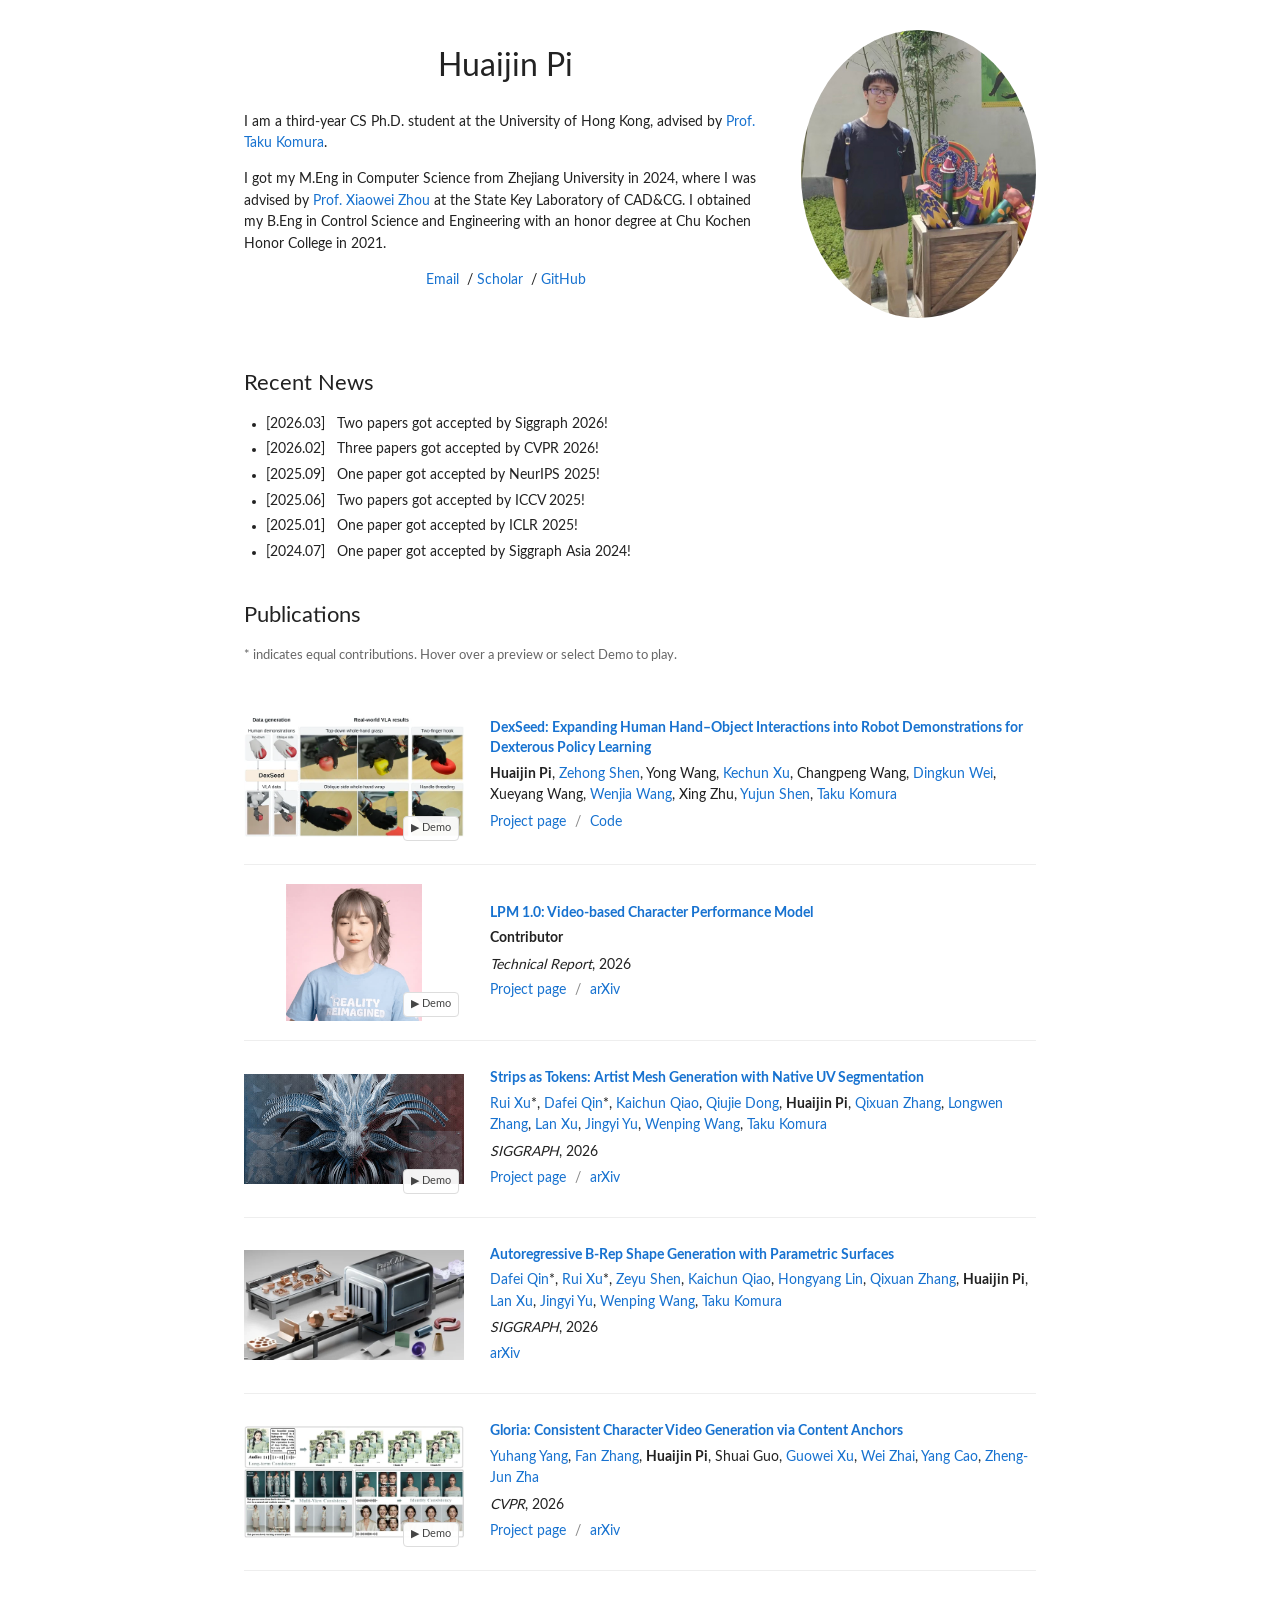
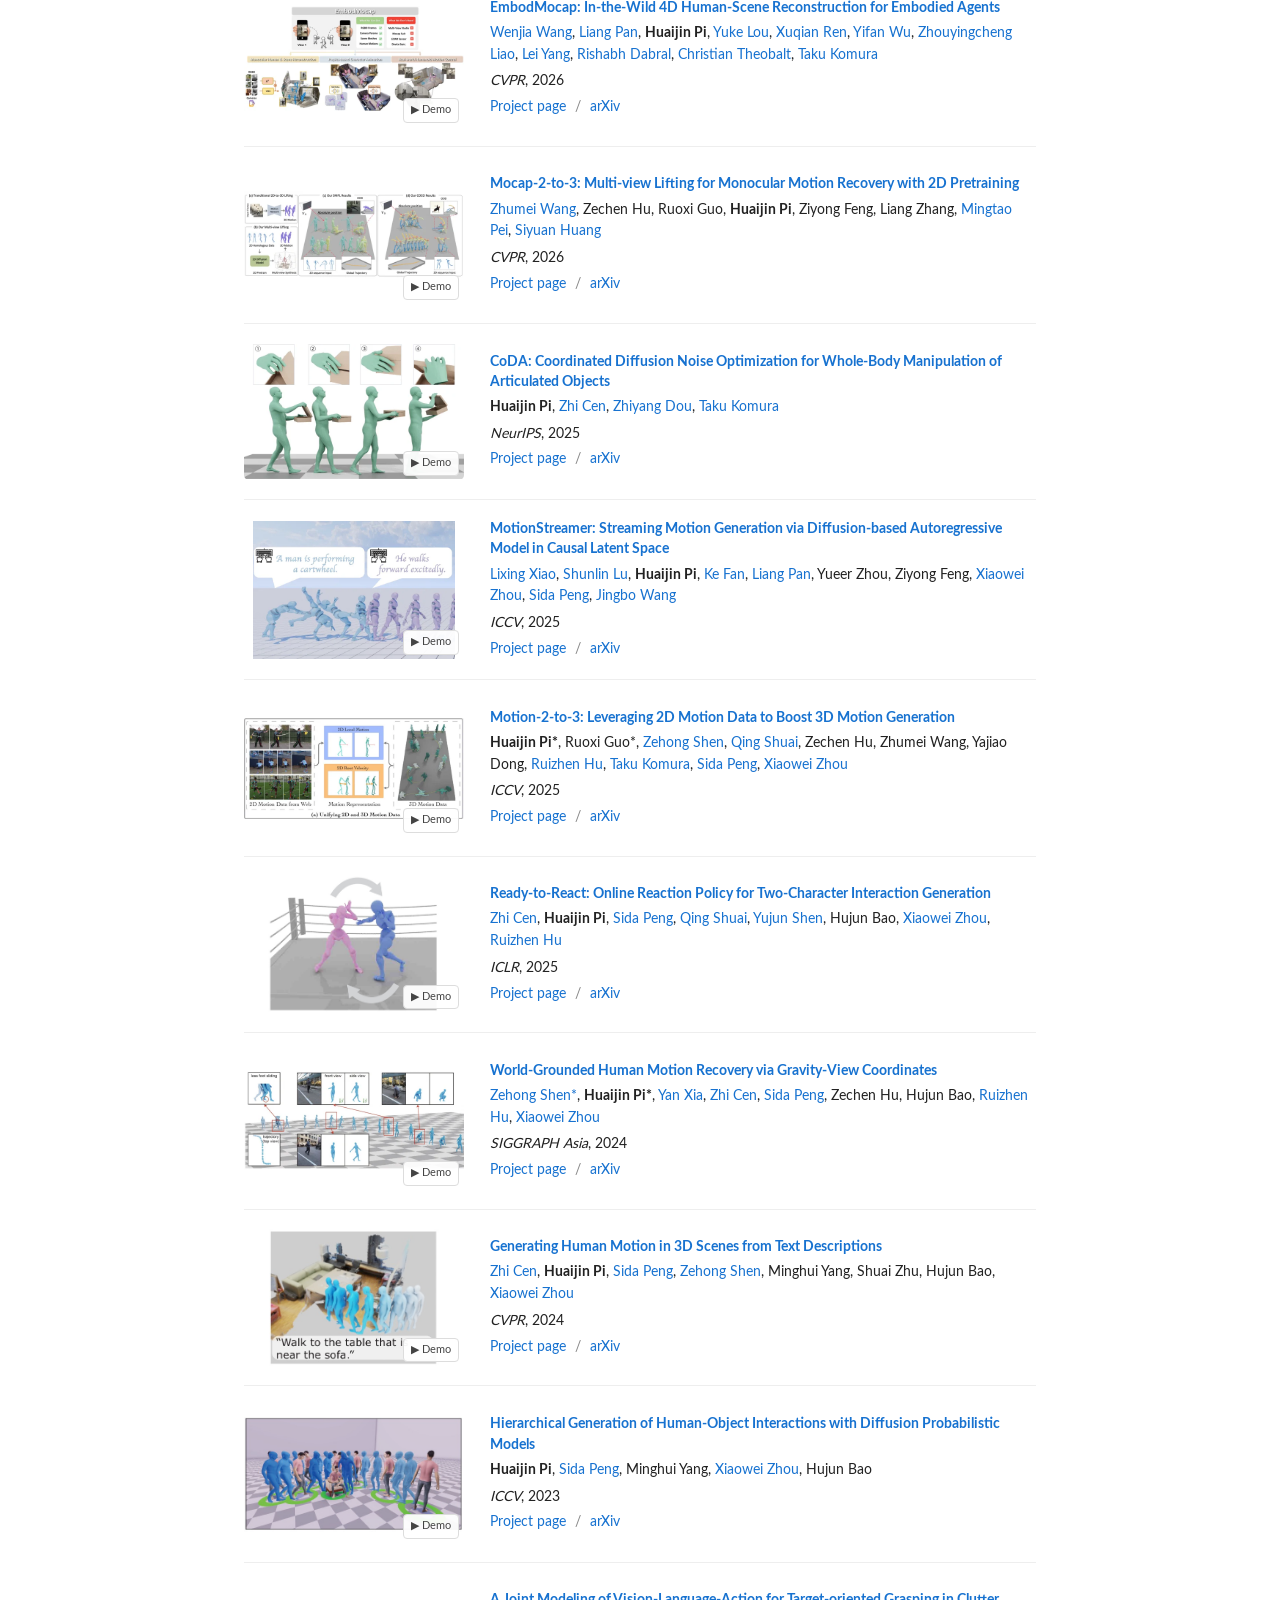
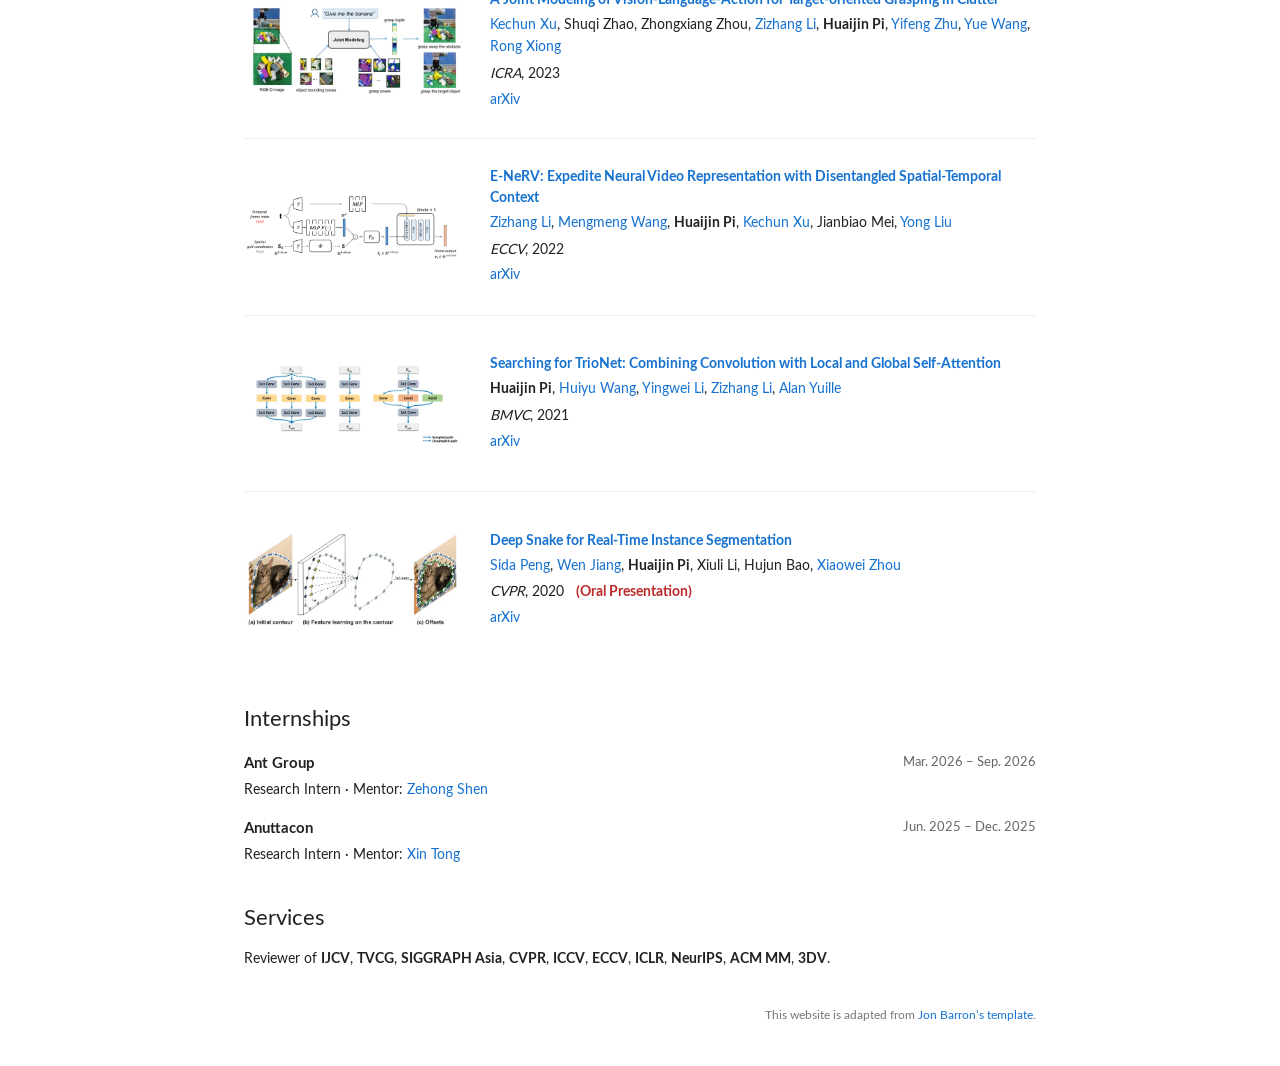
==== index.html @ b58f9a62 "Publish personal homepage with external DexSeed links" ====
<!DOCTYPE html>

<html lang="en">
<head>
<meta content="text/html; charset=utf-8" http-equiv="Content-Type"/>
<title>Huaijin Pi</title>
<meta content="Huaijin Pi" name="author"/>
<meta content="width=device-width, initial-scale=1" name="viewport"/>
<link href="images/favicon/favicon.ico" rel="shortcut icon" type="image/x-icon"/>
<link href="stylesheet.css?v=feb5153c9073" rel="stylesheet" type="text/css"/>
<script defer="" src="homepage.js?v=3abbb5a1d78a"></script>
</head>
<body>
<main class="homepage">
<section aria-labelledby="profile-name" class="profile"><div class="profile-copy"><h1 class="name" id="profile-name">Huaijin Pi</h1>
<p>
                    I am a third-year CS Ph.D. student at the University of Hong Kong, advised by
                    <a href="https://i.cs.hku.hk/~taku/">Prof. Taku Komura</a>.
                  </p>
<p>
                    I got my M.Eng in Computer Science from Zhejiang University in 2024, where I was advised by
                    <a href="https://www.xzhou.me/">Prof. Xiaowei Zhou</a> at the State Key Laboratory of CAD&amp;CG.
                    I obtained my B.Eng in Control Science and Engineering with an honor degree at Chu Kochen Honor
                    College in 2021.
                  </p>
<p style="text-align:center">
<a href="mailto:huaijinpi@gmail.com">Email</a>  /
                    <a href="https://scholar.google.com/citations?user=gicU38wAAAAJ&amp;hl=en">Scholar</a>  /
                    <a href="https://github.com/phj128/">GitHub</a>
</p>
</div><a class="profile-photo" href="images/huaijinpi.jpg"><img alt="Huaijin Pi" src="images/huaijinpi.jpg"/></a></section>
<section aria-labelledby="news-title" class="home-section"><h2 id="news-title">Recent News</h2><ul class="news-list"><li>
                              [2026.03]   Two papers got accepted by Siggraph 2026!
                            </li>
<li>
                              [2026.02]   Three papers got accepted by CVPR 2026!
                            </li>
<li>
                              [2025.09]   One paper got accepted by NeurIPS 2025!
                            </li>
<li>
                              [2025.06]   Two papers got accepted by ICCV 2025!
                            </li>
<li>
                              [2025.01]   One paper got accepted by ICLR 2025!
                            </li>
<li>
                              [2024.07]   One paper got accepted by Siggraph Asia 2024!
                            </li></ul></section>
<section aria-labelledby="publications-title" class="home-section publications"><h2 id="publications-title">Publications</h2><p class="section-note">* indicates equal contributions. Hover over a preview or select Demo to play.</p>
<article class="paper" id="dexseed">
<div class="paper-media"><img alt="DexSeed: Expanding Human Hand–Object Interactions into Robot Demonstrations for Dexterous Policy Learning preview" fetchpriority="low" loading="lazy" src="images/previews/dexseed.webp"/><video aria-label="DexSeed: Expanding Human Hand–Object Interactions into Robot Demonstrations for Dexterous Policy Learning preview" data-src="images/previews/dexseed.mp4" loop="" muted="" playsinline="" preload="none"></video><button aria-label="Play demo: DexSeed: Expanding Human Hand–Object Interactions into Robot Demonstrations for Dexterous Policy Learning" aria-pressed="false" class="demo-toggle" type="button">▶ Demo</button></div>
<div class="paper-info"><h3><a href="https://robbyant-research.github.io/DexSeed/">DexSeed: Expanding Human Hand–Object Interactions into Robot Demonstrations for Dexterous Policy Learning</a></h3><p class="paper-authors"><strong>Huaijin Pi</strong>, <a href="https://zehongs.github.io/">Zehong Shen</a>, Yong Wang, <a href="https://xukechun.github.io/">Kechun Xu</a>, Changpeng Wang, <a href="https://kune1008.github.io/">Dingkun Wei</a>, Xueyang Wang, <a href="https://wenjiawang0312.github.io/">Wenjia Wang</a>, Xing Zhu, <a href="https://shenyujun.github.io/">Yujun Shen</a>, <a href="https://i.cs.hku.hk/~taku/">Taku Komura</a></p><p class="paper-links"><a href="https://robbyant-research.github.io/DexSeed/">Project page</a> <span aria-hidden="true">/</span> <a href="https://github.com/robbyant-research/DexSeed">Code</a></p></div></article>
<article class="paper"><div class="paper-media"><img alt="LPM 1.0: Video-based Character Performance Model preview" loading="lazy" src="images/previews/lpm.jpg"/><video aria-label="LPM 1.0: Video-based Character Performance Model preview" data-src="images/previews/lpm.mp4?v=07329d46f2f3" loop="" muted="" playsinline="" preload="none"></video><button aria-label="Play demo: LPM 1.0: Video-based Character Performance Model" aria-pressed="false" class="demo-toggle" type="button">▶ Demo</button></div><div class="paper-info"><h3><a href="https://large-performance-model.github.io/">LPM 1.0: Video-based Character Performance Model</a></h3><p class="paper-authors"><strong>Contributor</strong></p><p class="paper-venue"><em>Technical Report</em>, 2026</p><p class="paper-links"><a href="https://large-performance-model.github.io/">Project page</a> <span aria-hidden="true">/</span> <a href="https://arxiv.org/abs/2604.07823">arXiv</a></p></div></article>
<article class="paper"><div class="paper-media"><img alt="Strips as Tokens: Artist Mesh Generation with Native UV Segmentation preview" loading="lazy" src="images/previews/sato.jpg"/><video aria-label="Strips as Tokens: Artist Mesh Generation with Native UV Segmentation preview" data-src="images/previews/sato.mp4?v=0f6dc703ea23" loop="" muted="" playsinline="" preload="none"></video><button aria-label="Play demo: Strips as Tokens: Artist Mesh Generation with Native UV Segmentation" aria-pressed="false" class="demo-toggle" type="button">▶ Demo</button></div><div class="paper-info"><h3><a href="https://ruixu.me/html/SATO/index.html">Strips as Tokens: Artist Mesh Generation with Native UV Segmentation</a></h3><p class="paper-authors"><a href="https://ruixu.me/">Rui Xu</a>*,
          <a href="https://dafei-qin.github.io/">Dafei Qin</a>*,
          <a href="https://dolphinqiao.github.io/">Kaichun Qiao</a>,
          <a href="https://qiujiedong.github.io/">Qiujie Dong</a>,
          <strong>Huaijin Pi</strong>,
          <a href="https://scholar.google.com/citations?user=YvwsqvYAAAAJ&amp;hl=zh-CN">Qixuan Zhang</a>,
          <a href="https://zhanglongwen.com/">Longwen Zhang</a>,
          <a href="http://xu-lan.com/">Lan Xu</a>,
          <a href="https://www.yu-jingyi.com/">Jingyi Yu</a>,
          <a href="https://engineering.tamu.edu/cse/profiles/Wang-Wenping.html">Wenping Wang</a>,
          <a href="https://www.cs.hku.hk/index.php/people/academic-staff/taku">Taku Komura</a></p><p class="paper-venue"><em>SIGGRAPH</em>, 2026</p><p class="paper-links"><a href="https://ruixu.me/html/SATO/index.html">Project page</a> <span aria-hidden="true">/</span> <a href="https://arxiv.org/abs/2604.09132">arXiv</a></p></div></article>
<article class="paper"><div class="paper-media"><img alt="Autoregressive B-Rep Shape Generation with Parametric Surfaces preview" fetchpriority="low" loading="lazy" src="images/previews/paracad.webp"/></div><div class="paper-info"><h3><a href="https://arxiv.org/abs/2607.17093">Autoregressive B-Rep Shape Generation with Parametric Surfaces</a></h3><p class="paper-authors"><a href="https://dafei-qin.github.io/">Dafei Qin</a>*,
          <a href="https://ruixu.me/">Rui Xu</a>*,
          <a href="https://blog.shenzeyu.cn/">Zeyu Shen</a>,
          <a href="https://dolphinqiao.github.io/">Kaichun Qiao</a>,
          <a href="https://scholar.google.com/citations?user=dg56L94AAAAJ&amp;hl=en">Hongyang Lin</a>,
          <a href="https://scholar.google.com/citations?user=YvwsqvYAAAAJ&amp;hl=zh-CN">Qixuan Zhang</a>,
          <strong>Huaijin Pi</strong>,
          <a href="http://xu-lan.com/">Lan Xu</a>,
          <a href="https://www.yu-jingyi.com/">Jingyi Yu</a>,
          <a href="https://engineering.tamu.edu/cse/profiles/Wang-Wenping.html">Wenping Wang</a>,
          <a href="https://www.cs.hku.hk/index.php/people/academic-staff/taku">Taku Komura</a></p><p class="paper-venue"><em>SIGGRAPH</em>, 2026</p><p class="paper-links"><a href="https://arxiv.org/abs/2607.17093">arXiv</a></p></div></article>
<article class="paper"><div class="paper-media"><img alt="Gloria: Consistent Character Video Generation via Content Anchors preview" fetchpriority="low" loading="lazy" src="images/previews/gloria.webp"/><video aria-label="Gloria: Consistent Character Video Generation via Content Anchors preview" data-src="images/previews/gloria.mp4?v=9e2f3b9748e2" loop="" muted="" playsinline="" preload="none"></video><button aria-label="Play demo: Gloria: Consistent Character Video Generation via Content Anchors" aria-pressed="false" class="demo-toggle" type="button">▶ Demo</button></div><div class="paper-info"><h3><a href="https://yyvhang.github.io/Gloria_Page/">Gloria: Consistent Character Video Generation via Content Anchors</a></h3><p class="paper-authors"><a href="https://yyvhang.github.io/">Yuhang Yang</a>,
          <a href="https://github.com/zhangfan-p">Fan Zhang</a>,
          <strong>Huaijin Pi</strong>,
          Shuai Guo,
          <a href="https://scholar.google.fr/citations?user=eGdupZgAAAAJ&amp;hl=es">Guowei Xu</a>,
          <a href="https://tiaotiao11-22.github.io/wzhai/">Wei Zhai</a>,
          <a href="https://scholar.google.com.hk/citations?hl=zh-CN&amp;user=K7rTHNcAAAAJ">Yang Cao</a>,
          <a href="https://scholar.google.com.hk/citations?hl=zh-CN&amp;user=gDnBC1gAAAAJ">Zheng-Jun Zha</a></p><p class="paper-venue"><em>CVPR</em>, 2026</p><p class="paper-links"><a href="https://yyvhang.github.io/Gloria_Page/">Project page</a> <span aria-hidden="true">/</span> <a href="https://arxiv.org/abs/2603.29931">arXiv</a></p></div></article>
<article class="paper"><div class="paper-media"><img alt="EmbodMocap: In-the-Wild 4D Human-Scene Reconstruction for Embodied Agents preview" fetchpriority="low" loading="lazy" src="images/previews/embodmocap.webp"/><video aria-label="EmbodMocap: In-the-Wild 4D Human-Scene Reconstruction for Embodied Agents preview" data-src="images/previews/embodmocap.mp4?v=de5ef3dcd1dc" loop="" muted="" playsinline="" preload="none"></video><button aria-label="Play demo: EmbodMocap: In-the-Wild 4D Human-Scene Reconstruction for Embodied Agents" aria-pressed="false" class="demo-toggle" type="button">▶ Demo</button></div><div class="paper-info"><h3><a href="https://wenjiawang0312.github.io/projects/embodmocap/">EmbodMocap: In-the-Wild 4D Human-Scene Reconstruction for Embodied Agents</a></h3><p class="paper-authors"><a href="https://wenjiawang0312.github.io/">Wenjia Wang</a>,
          <a href="https://liangpan99.github.io/">Liang Pan</a>,
          <strong>Huaijin Pi</strong>,
          <a href="https://thorin666.github.io/">Yuke Lou</a>,
          <a href="https://xuqianren.github.io/">Xuqian Ren</a>,
          <a href="https://littlecobber.github.io/">Yifan Wu</a>,
          <a href="https://zycliao.com/">Zhouyingcheng Liao</a>,
          <a href="https://yanglei.me/">Lei Yang</a>,
          <a href="https://rishabhdabral.github.io/">Rishabh Dabral</a>,
          <a href="https://people.mpi-inf.mpg.de/~theobalt/">Christian Theobalt</a>,
          <a href="https://i.cs.hku.hk/~taku">Taku Komura</a></p><p class="paper-venue"><em>CVPR</em>, 2026</p><p class="paper-links"><a href="https://wenjiawang0312.github.io/projects/embodmocap/">Project page</a> <span aria-hidden="true">/</span> <a href="http://arxiv.org/abs/2602.23205">arXiv</a></p></div></article>
<article class="paper"><div class="paper-media"><img alt="Mocap-2-to-3: Multi-view Lifting for Monocular Motion Recovery with 2D Pretraining preview" fetchpriority="low" loading="lazy" src="images/previews/mocap2to3.webp"/><video aria-label="Mocap-2-to-3: Multi-view Lifting for Monocular Motion Recovery with 2D Pretraining preview" data-src="images/previews/mocap2to3.mp4?v=8c9dca28fe50" loop="" muted="" playsinline="" preload="none"></video><button aria-label="Play demo: Mocap-2-to-3: Multi-view Lifting for Monocular Motion Recovery with 2D Pretraining" aria-pressed="false" class="demo-toggle" type="button">▶ Demo</button></div><div class="paper-info"><h3><a href="https://wangzhumei.github.io/mocap-2-to-3/">Mocap-2-to-3: Multi-view Lifting for Monocular Motion Recovery with 2D Pretraining</a></h3><p class="paper-authors"><a href="https://scholar.google.com/citations?user=qijqxDMAAAAJ&amp;hl=zh-CN">Zhumei Wang</a>,
          Zechen Hu,
          Ruoxi Guo,
          <strong>Huaijin Pi</strong>,
          Ziyong Feng,
          Liang Zhang,
          <a href="https://peimingtao.github.io/">Mingtao Pei</a>,
          <a href="https://siyuanhuang.com/">Siyuan Huang</a></p><p class="paper-venue"><em>CVPR</em>, 2026</p><p class="paper-links"><a href="https://wangzhumei.github.io/mocap-2-to-3/">Project page</a> <span aria-hidden="true">/</span> <a href="https://arxiv.org/abs/2503.03222">arXiv</a></p></div></article>
<article class="paper"><div class="paper-media"><img alt="CoDA: Coordinated Diffusion Noise Optimization for
              Whole-Body Manipulation of Articulated Objects preview" fetchpriority="low" loading="lazy" src="images/previews/coda.webp"/><video aria-label="CoDA: Coordinated Diffusion Noise Optimization for
              Whole-Body Manipulation of Articulated Objects preview" data-src="images/previews/coda.mp4?v=dd49047732be" loop="" muted="" playsinline="" preload="none"></video><button aria-label="Play demo: CoDA: Coordinated Diffusion Noise Optimization for
              Whole-Body Manipulation of Articulated Objects" aria-pressed="false" class="demo-toggle" type="button">▶ Demo</button></div><div class="paper-info"><h3><a href="https://phj128.github.io/page/CoDA/index.html">CoDA: Coordinated Diffusion Noise Optimization for
              Whole-Body Manipulation of Articulated Objects</a></h3><p class="paper-authors"><strong>Huaijin Pi</strong>,
          <a href="https://anitacen.github.io/">Zhi Cen</a>,
          <a href="https://frank-zy-dou.github.io/">Zhiyang Dou</a>,
          <a href="https://i.cs.hku.hk/~taku">Taku Komura</a></p><p class="paper-venue"><em>NeurIPS</em>, 2025</p><p class="paper-links"><a href="https://phj128.github.io/page/CoDA/index.html">Project page</a> <span aria-hidden="true">/</span> <a href="https://arxiv.org/abs/2505.21437">arXiv</a></p></div></article>
<article class="paper"><div class="paper-media"><img alt="MotionStreamer: Streaming Motion Generation via Diffusion-based Autoregressive Model in Causal Latent Space preview" fetchpriority="low" loading="lazy" src="images/previews/motionstreamer.webp"/><video aria-label="MotionStreamer: Streaming Motion Generation via Diffusion-based Autoregressive Model in Causal Latent Space preview" data-src="images/previews/motionstreamer.mp4?v=2abe570ed6a0" loop="" muted="" playsinline="" preload="none"></video><button aria-label="Play demo: MotionStreamer: Streaming Motion Generation via Diffusion-based Autoregressive Model in Causal Latent Space" aria-pressed="false" class="demo-toggle" type="button">▶ Demo</button></div><div class="paper-info"><h3><a href="https://zju3dv.github.io/MotionStreamer/">MotionStreamer: Streaming Motion Generation via Diffusion-based Autoregressive Model in Causal Latent Space</a></h3><p class="paper-authors"><a href="https://li-xingxiao.github.io/homepage/">Lixing Xiao</a>,
          <a href="https://shunlinlu.github.io/">Shunlin Lu</a>,
          <strong>Huaijin Pi</strong>,
          <a href="https://vankouf.github.io/">Ke Fan</a>,
          <a href="https://liangpan99.github.io/">Liang Pan</a>,
          Yueer Zhou,
          Ziyong Feng,
          <a href="https://www.xzhou.me/">Xiaowei Zhou</a>,
          <a href="https://pengsida.net/">Sida Peng</a>,
          <a href="https://wangjingbo1219.github.io/">Jingbo Wang</a></p><p class="paper-venue"><em>ICCV</em>, 2025</p><p class="paper-links"><a href="https://zju3dv.github.io/MotionStreamer/">Project page</a> <span aria-hidden="true">/</span> <a href="https://arxiv.org/abs/2503.15451">arXiv</a></p></div></article>
<article class="paper"><div class="paper-media"><img alt="Motion-2-to-3: Leveraging 2D Motion Data to Boost 3D Motion Generation preview" fetchpriority="low" loading="lazy" src="images/previews/m2to3.webp"/><video aria-label="Motion-2-to-3: Leveraging 2D Motion Data to Boost 3D Motion Generation preview" data-src="images/previews/m2to3.mp4?v=a7193883d5fa" loop="" muted="" playsinline="" preload="none"></video><button aria-label="Play demo: Motion-2-to-3: Leveraging 2D Motion Data to Boost 3D Motion Generation" aria-pressed="false" class="demo-toggle" type="button">▶ Demo</button></div><div class="paper-info"><h3><a href="https://zju3dv.github.io/Motion-2-to-3/">Motion-2-to-3: Leveraging 2D Motion Data to Boost 3D Motion Generation</a></h3><p class="paper-authors"><strong>Huaijin Pi*</strong>,
          Ruoxi Guo*,
          <a href="https://zehongs.github.io/">Zehong Shen</a>,
          <a href="https://chingswy.github.io">Qing Shuai</a>,
          Zechen Hu,
          Zhumei Wang,
          Yajiao Dong,
          <a href="https://csse.szu.edu.cn/staff/ruizhenhu/">Ruizhen Hu</a>,
          <a href="https://i.cs.hku.hk/~taku">Taku Komura</a>,
          <a href="https://pengsida.net/">Sida Peng</a>,
          <a href="https://www.xzhou.me/">Xiaowei Zhou</a></p><p class="paper-venue"><em>ICCV</em>, 2025</p><p class="paper-links"><a href="https://zju3dv.github.io/Motion-2-to-3/">Project page</a> <span aria-hidden="true">/</span> <a href="https://arxiv.org/abs/2412.13111">arXiv</a></p></div></article>
<article class="paper"><div class="paper-media"><img alt="Ready-to-React: Online Reaction Policy for Two-Character Interaction
              Generation preview" loading="lazy" src="images/ready2react.jpg"/><video aria-label="Ready-to-React: Online Reaction Policy for Two-Character Interaction
              Generation preview" data-src="images/previews/ready2react.mp4?v=85afa25b610d" loop="" muted="" playsinline="" preload="none"></video><button aria-label="Play demo: Ready-to-React: Online Reaction Policy for Two-Character Interaction
              Generation" aria-pressed="false" class="demo-toggle" type="button">▶ Demo</button></div><div class="paper-info"><h3><a href="https://zju3dv.github.io/ready_to_react/">Ready-to-React: Online Reaction Policy for Two-Character Interaction
              Generation</a></h3><p class="paper-authors"><a href="https://anitacen.github.io/">Zhi Cen</a>,
          <strong>Huaijin Pi</strong>,
          <a href="https://pengsida.net/">Sida Peng</a>,
          <a href="https://chingswy.github.io">Qing Shuai</a>,
          <a href="https://shenyujun.github.io">Yujun Shen</a>,
          Hujun Bao,
          <a href="https://www.xzhou.me/">Xiaowei Zhou</a>,
          <a href="https://csse.szu.edu.cn/staff/ruizhenhu/">Ruizhen Hu</a></p><p class="paper-venue"><em>ICLR</em>, 2025</p><p class="paper-links"><a href="https://zju3dv.github.io/ready_to_react/">Project page</a> <span aria-hidden="true">/</span> <a href="https://arxiv.org/abs/2502.20370">arXiv</a></p></div></article>
<article class="paper"><div class="paper-media"><img alt="World-Grounded Human Motion Recovery via Gravity-View Coordinates preview" fetchpriority="low" loading="lazy" src="images/previews/gvhmr.webp"/><video aria-label="World-Grounded Human Motion Recovery via Gravity-View Coordinates preview" data-src="images/previews/gvhmr.mp4?v=13f08d0fb269" loop="" muted="" playsinline="" preload="none"></video><button aria-label="Play demo: World-Grounded Human Motion Recovery via Gravity-View Coordinates" aria-pressed="false" class="demo-toggle" type="button">▶ Demo</button></div><div class="paper-info"><h3><a href="https://zju3dv.github.io/gvhmr/">World-Grounded Human Motion Recovery via Gravity-View Coordinates</a></h3><p class="paper-authors"><a href="https://zehongs.github.io/">Zehong Shen*</a>,
          <strong>Huaijin Pi*</strong>,
          <a href="https://scholar.isshikih.top/">Yan Xia</a>,
          <a href="https://anitacen.github.io/">Zhi Cen</a>,
          <a href="https://pengsida.net/">Sida Peng</a>,
          Zechen Hu,
          Hujun Bao,
          <a href="https://csse.szu.edu.cn/staff/ruizhenhu/">Ruizhen Hu</a>,
          <a href="https://www.xzhou.me/">Xiaowei Zhou</a></p><p class="paper-venue"><em>SIGGRAPH Asia</em>, 2024</p><p class="paper-links"><a href="https://zju3dv.github.io/gvhmr/">Project page</a> <span aria-hidden="true">/</span> <a href="https://arxiv.org/abs/2409.06662">arXiv</a></p></div></article>
<article class="paper"><div class="paper-media"><img alt="Generating Human Motion in 3D Scenes
              from Text Descriptions preview" loading="lazy" src="images/scenetext.jpg"/><video aria-label="Generating Human Motion in 3D Scenes
              from Text Descriptions preview" data-src="images/previews/scenetext.mp4?v=b4228b623bc7" loop="" muted="" playsinline="" preload="none"></video><button aria-label="Play demo: Generating Human Motion in 3D Scenes
              from Text Descriptions" aria-pressed="false" class="demo-toggle" type="button">▶ Demo</button></div><div class="paper-info"><h3><a href="https://zju3dv.github.io/text_scene_motion/">Generating Human Motion in 3D Scenes
              from Text Descriptions</a></h3><p class="paper-authors"><a href="https://anitacen.github.io/">Zhi Cen</a>,
          <strong>Huaijin Pi</strong>,
          <a href="https://pengsida.net/">Sida Peng</a>,
          <a href="https://zehongs.github.io/">Zehong Shen</a>,
          Minghui Yang,
          Shuai Zhu,
          Hujun Bao,
          <a href="https://www.xzhou.me/">Xiaowei Zhou</a></p><p class="paper-venue"><em>CVPR</em>, 2024</p><p class="paper-links"><a href="https://zju3dv.github.io/text_scene_motion/">Project page</a> <span aria-hidden="true">/</span> <a href="https://arxiv.org/abs/2405.07784">arXiv</a></p></div></article>
<article class="paper"><div class="paper-media"><img alt="Hierarchical Generation of Human-Object Interactions with Diffusion
              Probabilistic Models preview" loading="lazy" src="images/hghoi.jpg"/><video aria-label="Hierarchical Generation of Human-Object Interactions with Diffusion
              Probabilistic Models preview" data-src="images/previews/hghoi.mp4?v=6d40a44061d1" loop="" muted="" playsinline="" preload="none"></video><button aria-label="Play demo: Hierarchical Generation of Human-Object Interactions with Diffusion
              Probabilistic Models" aria-pressed="false" class="demo-toggle" type="button">▶ Demo</button></div><div class="paper-info"><h3><a href="https://zju3dv.github.io/hghoi/">Hierarchical Generation of Human-Object Interactions with Diffusion
              Probabilistic Models</a></h3><p class="paper-authors"><strong>Huaijin Pi</strong>,
          <a href="https://pengsida.net/">Sida Peng</a>,
          Minghui Yang,
          <a href="https://www.xzhou.me/">Xiaowei Zhou</a>,
          Hujun Bao</p><p class="paper-venue"><em>ICCV</em>, 2023</p><p class="paper-links"><a href="https://zju3dv.github.io/hghoi/">Project page</a> <span aria-hidden="true">/</span> <a href="https://arxiv.org/abs/2310.02242">arXiv</a></p></div></article>
<article class="paper"><div class="paper-media"><img alt="A Joint Modeling of Vision-Language-Action for Target-oriented Grasping in
              Clutter preview" fetchpriority="low" loading="lazy" src="images/previews/vilg.webp"/></div><div class="paper-info"><h3><a href="https://arxiv.org/abs/2302.12610">A Joint Modeling of Vision-Language-Action for Target-oriented Grasping in
              Clutter</a></h3><p class="paper-authors"><a href="https://xukechun.github.io/">Kechun Xu</a>,
          Shuqi Zhao,
          Zhongxiang Zhou,
          <a href="https://kyleleey.github.io/">Zizhang Li</a>,
          <strong>Huaijin Pi</strong>,
          <a href="https://zhuyifengzju.github.io/">Yifeng Zhu</a>,
          <a href="https://ywang-zju.github.io/">Yue Wang</a>,
          <a href="https://person.zju.edu.cn/0097062">Rong Xiong</a></p><p class="paper-venue"><em>ICRA</em>, 2023</p><p class="paper-links"><a href="https://arxiv.org/abs/2302.12610">arXiv</a></p></div></article>
<article class="paper"><div class="paper-media"><img alt="E-NeRV: Expedite Neural Video Representation with Disentangled
              Spatial-Temporal Context preview" loading="lazy" src="images/enerv.png"/></div><div class="paper-info"><h3><a href="https://arxiv.org/abs/2207.08132">E-NeRV: Expedite Neural Video Representation with Disentangled
              Spatial-Temporal Context</a></h3><p class="paper-authors"><a href="https://kyleleey.github.io/">Zizhang Li</a>,
          <a href="https://sallymmx.github.io/">Mengmeng Wang</a>,
          <strong>Huaijin Pi</strong>,
          <a href="https://xukechun.github.io/">Kechun Xu</a>,
          Jianbiao Mei,
          <a href="https://person.zju.edu.cn/yongliu">Yong Liu</a></p><p class="paper-venue"><em>ECCV</em>, 2022</p><p class="paper-links"><a href="https://arxiv.org/abs/2207.08132">arXiv</a></p></div></article>
<article class="paper"><div class="paper-media"><img alt="Searching for TrioNet: Combining Convolution with Local and Global
              Self-Attention preview" fetchpriority="low" loading="lazy" src="images/previews/trionet.webp"/></div><div class="paper-info"><h3><a href="https://arxiv.org/abs/2111.07547">Searching for TrioNet: Combining Convolution with Local and Global
              Self-Attention</a></h3><p class="paper-authors"><strong>Huaijin Pi</strong>,
          <a href="https://csrhddlam.github.io/">Huiyu Wang</a>,
          <a href="https://yingwei.li/">Yingwei Li</a>,
          <a href="https://kyleleey.github.io/">Zizhang Li</a>,
          <a href="http://www.cs.jhu.edu/~ayuille/">Alan Yuille</a></p><p class="paper-venue"><em>BMVC</em>, 2021</p><p class="paper-links"><a href="https://arxiv.org/abs/2111.07547">arXiv</a></p></div></article>
<article class="paper"><div class="paper-media"><img alt="Deep Snake for Real-Time Instance Segmentation preview" loading="lazy" src="images/snake.jpg"/></div><div class="paper-info"><h3><a href="https://arxiv.org/abs/2001.01629">Deep Snake for Real-Time Instance Segmentation</a></h3><p class="paper-authors"><a href="https://pengsida.net/">Sida Peng</a>,
          <a href="https://jiangwenpl.github.io/">Wen Jiang</a>,
          <strong>Huaijin Pi</strong>,
          Xiuli Li,
          Hujun Bao,
          <a href="https://www.xzhou.me/">Xiaowei Zhou</a></p><p class="paper-venue"><em>CVPR</em>, 2020   <span class="award"><strong>(Oral Presentation)</strong></span></p><p class="paper-links"><a href="https://arxiv.org/abs/2001.01629">arXiv</a></p></div></article>
</section>
<section aria-labelledby="experience-title" class="home-section"><h2 id="experience-title">Internships</h2>
<div class="experience"><div><h3>Ant Group</h3><p>Research Intern · Mentor: <a href="https://zehongs.github.io/">Zehong Shen</a></p></div><p class="experience-date">Mar. 2026 – Sep. 2026</p></div>
<div class="experience"><div><h3>Anuttacon</h3><p>Research Intern · Mentor: <a href="https://scholar.google.com/citations?user=P91a-UQAAAAJ&amp;hl=en">Xin Tong</a></p></div><p class="experience-date">Jun. 2025 – Dec. 2025</p></div>
</section><section aria-labelledby="services-title" class="home-section"><h2 id="services-title">Services</h2><p>
            Reviewer of <b>IJCV</b>, <b>TVCG</b>, <b>SIGGRAPH Asia</b>, <b>CVPR</b>, <b>ICCV</b>, <b>ECCV</b>, <b>ICLR</b>, <b>NeurIPS</b>, <b>ACM MM</b>, <b>3DV</b>.
          </p></section>
<footer><p>This website is adapted from <a href="https://jonbarron.info/">Jon Barron’s template</a>.</p><div class="visitor-map"><script id="clustrmaps" src="https://cdn.clustrmaps.com/map_v2.js?cl=ffffff&amp;w=300&amp;t=tt&amp;d=7TdONfJytQf8-Zj2x6plU788HHPP024PBJG4uYsZZa4" type="text/javascript"></script></div></footer>
</main>
</body>
</html>
---- stylesheet.css ----
@font-face { font-family: 'Lato'; src: url('fonts/Lato-Regular.ttf') format('truetype'); font-style: normal; font-weight: 400; font-display: swap; }
@font-face { font-family: 'Lato'; src: url('fonts/Lato-Bold.ttf') format('truetype'); font-style: normal; font-weight: 700; font-display: swap; }

* { box-sizing: border-box; }
body { margin: 0; background: #fff; color: #222; font: 14px/1.55 'Lato', Verdana, Helvetica, sans-serif; }
a { color: #1772d0; text-decoration: none; }
a:hover { color: #bd650b; }
a:focus-visible, button:focus-visible { outline: 2px solid #1772d0; outline-offset: 4px; }
h1, h2, h3, p { margin-top: 0; }
h2 { margin-bottom: 14px; font-size: 22px; font-weight: 400; }
h3 { font-size: 14px; line-height: 1.45; margin-bottom: 5px; }
.homepage { width: min(100%, 840px); margin: 0 auto; padding: 30px 24px; }
.profile { display: grid; grid-template-columns: 1fr 235px; gap: 34px; align-items: center; padding-bottom: 24px; }
.name { margin-bottom: 20px; font-size: 32px; font-weight: 400; text-align: center; }
.profile p { margin-bottom: 14px; }
.profile-photo img { width: 100%; height: auto; border-radius: 50%; display: block; }
.home-section { margin: 24px 0 34px; }
.news-list { padding-left: 22px; margin: 0; }
.news-list li { margin: 4px 0; }
.experience { display: flex; justify-content: space-between; gap: 20px; margin-top: 17px; }
.experience h3 { font-size: 15px; }
.experience p { margin-bottom: 0; }
.experience-date { white-space: nowrap; color: #666; font-size: 13px; }
.section-note { color: #666; font-size: 13px; margin-bottom: 22px; }
.paper { display: grid; grid-template-columns: 220px minmax(0, 1fr); align-items: center; gap: 26px; padding: 19px 0; }
.paper + .paper { border-top: 1px solid #eee; }
.paper-media { position: relative; width: 100%; aspect-ratio: 16 / 10; }
.paper-media img, .paper-media video { width: 100%; height: 100%; object-fit: contain; display: block; border-radius: 5px; }
.paper-media video { position: absolute; inset: 0; opacity: 0; background: white; pointer-events: none; }
.paper-media.is-playing video { opacity: 1; }
.demo-toggle { position: absolute; right: 5px; bottom: 4px; border: 1px solid #ddd; border-radius: 4px; background: rgba(255,255,255,.94); padding: 2px 7px; color: #444; font-family: inherit; font-size: 11px; line-height: 1.7; cursor: pointer; }
.paper-authors { margin-bottom: 5px; }
.paper-venue { margin-bottom: 4px; }
.paper-links { margin: 0; }
.paper-links span { padding: 0 5px; color: #888; }
.award { color: #bb2929; }
footer { color: #777; text-align: right; font-size: 12px; margin-top: 35px; }
.visitor-map { max-width: 300px; margin: auto; }
@media (max-width: 620px) {
  .homepage { padding: 24px 20px; }
  .profile { grid-template-columns: 1fr; gap: 20px; }
  .profile-photo { grid-row: 1; width: 155px; margin: auto; }
  .name { margin-bottom: 16px; }
  .paper { grid-template-columns: 1fr; gap: 14px; padding: 24px 0; }
  .paper-media { max-width: 360px; margin: auto; }
  .experience { flex-direction: column; gap: 4px; }
  .experience-date { order: -1; }
}
@media (prefers-reduced-motion: reduce) { html { scroll-behavior: auto; } }
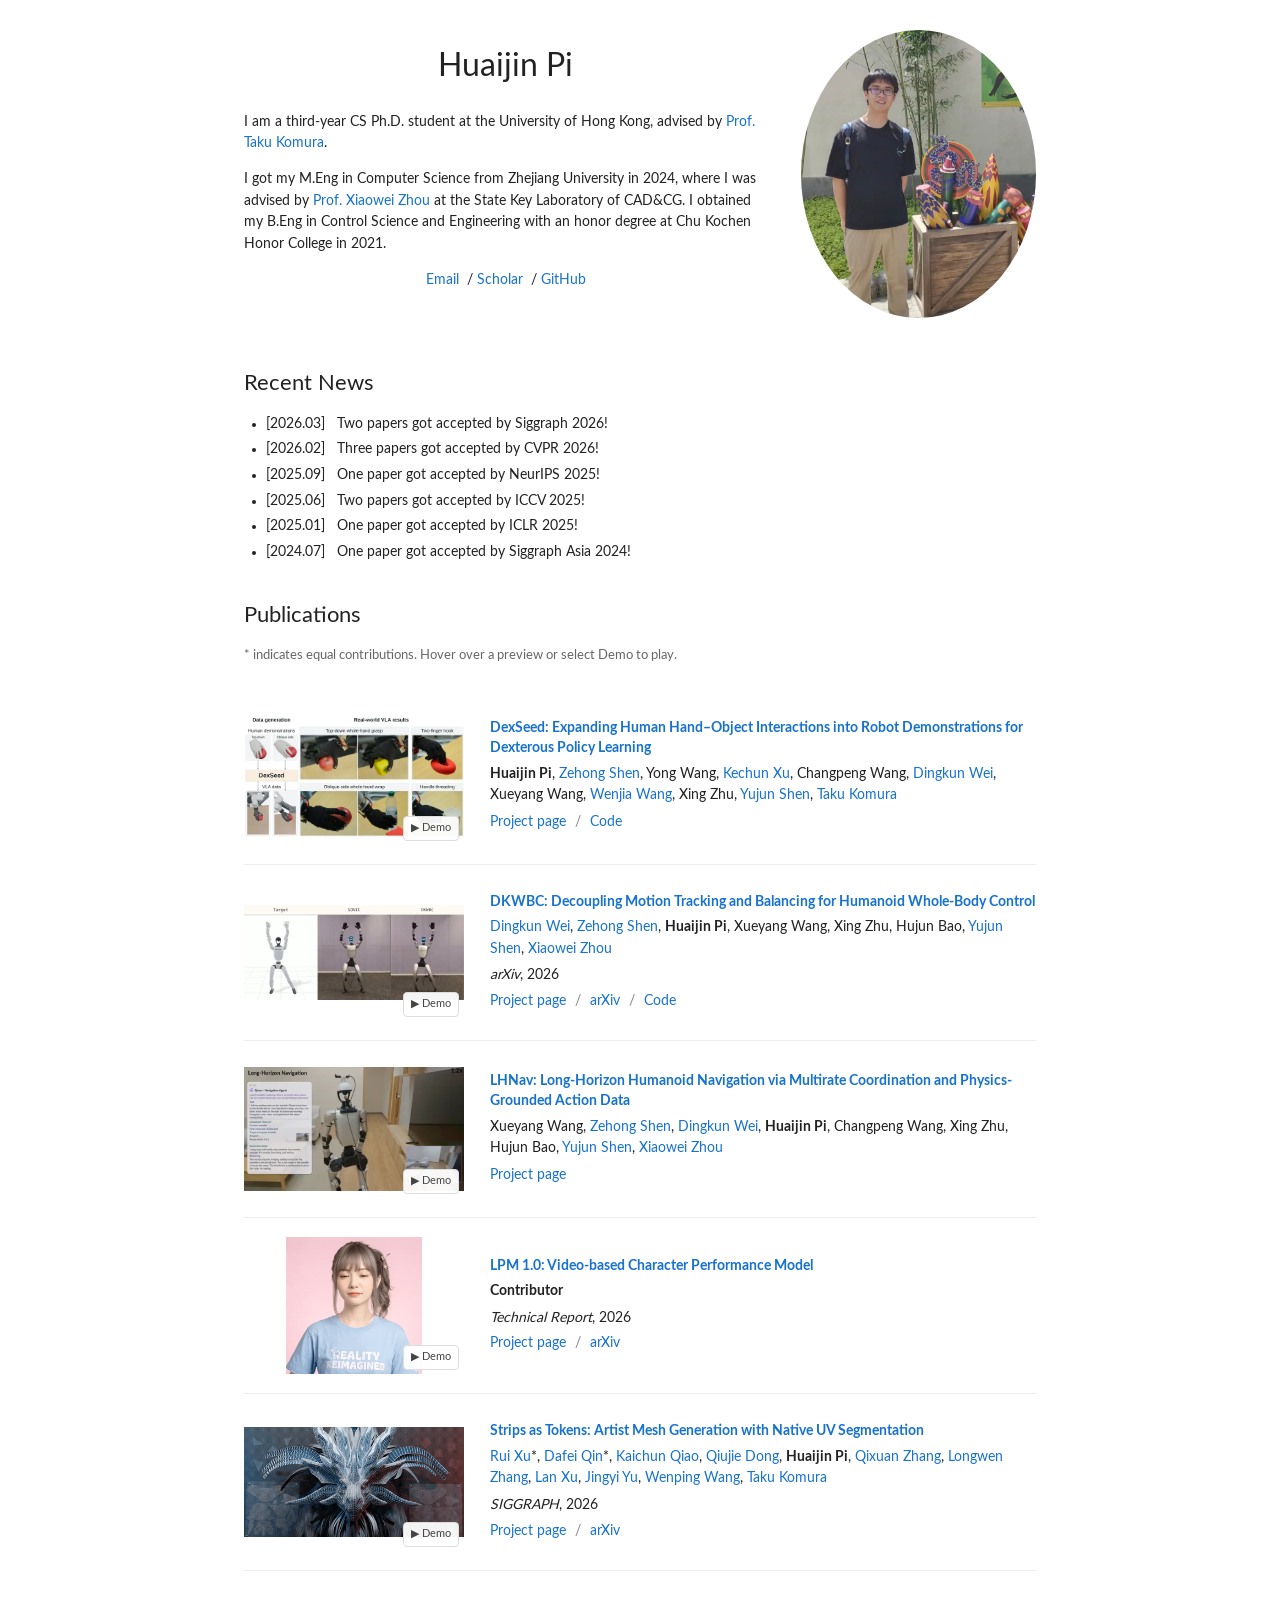
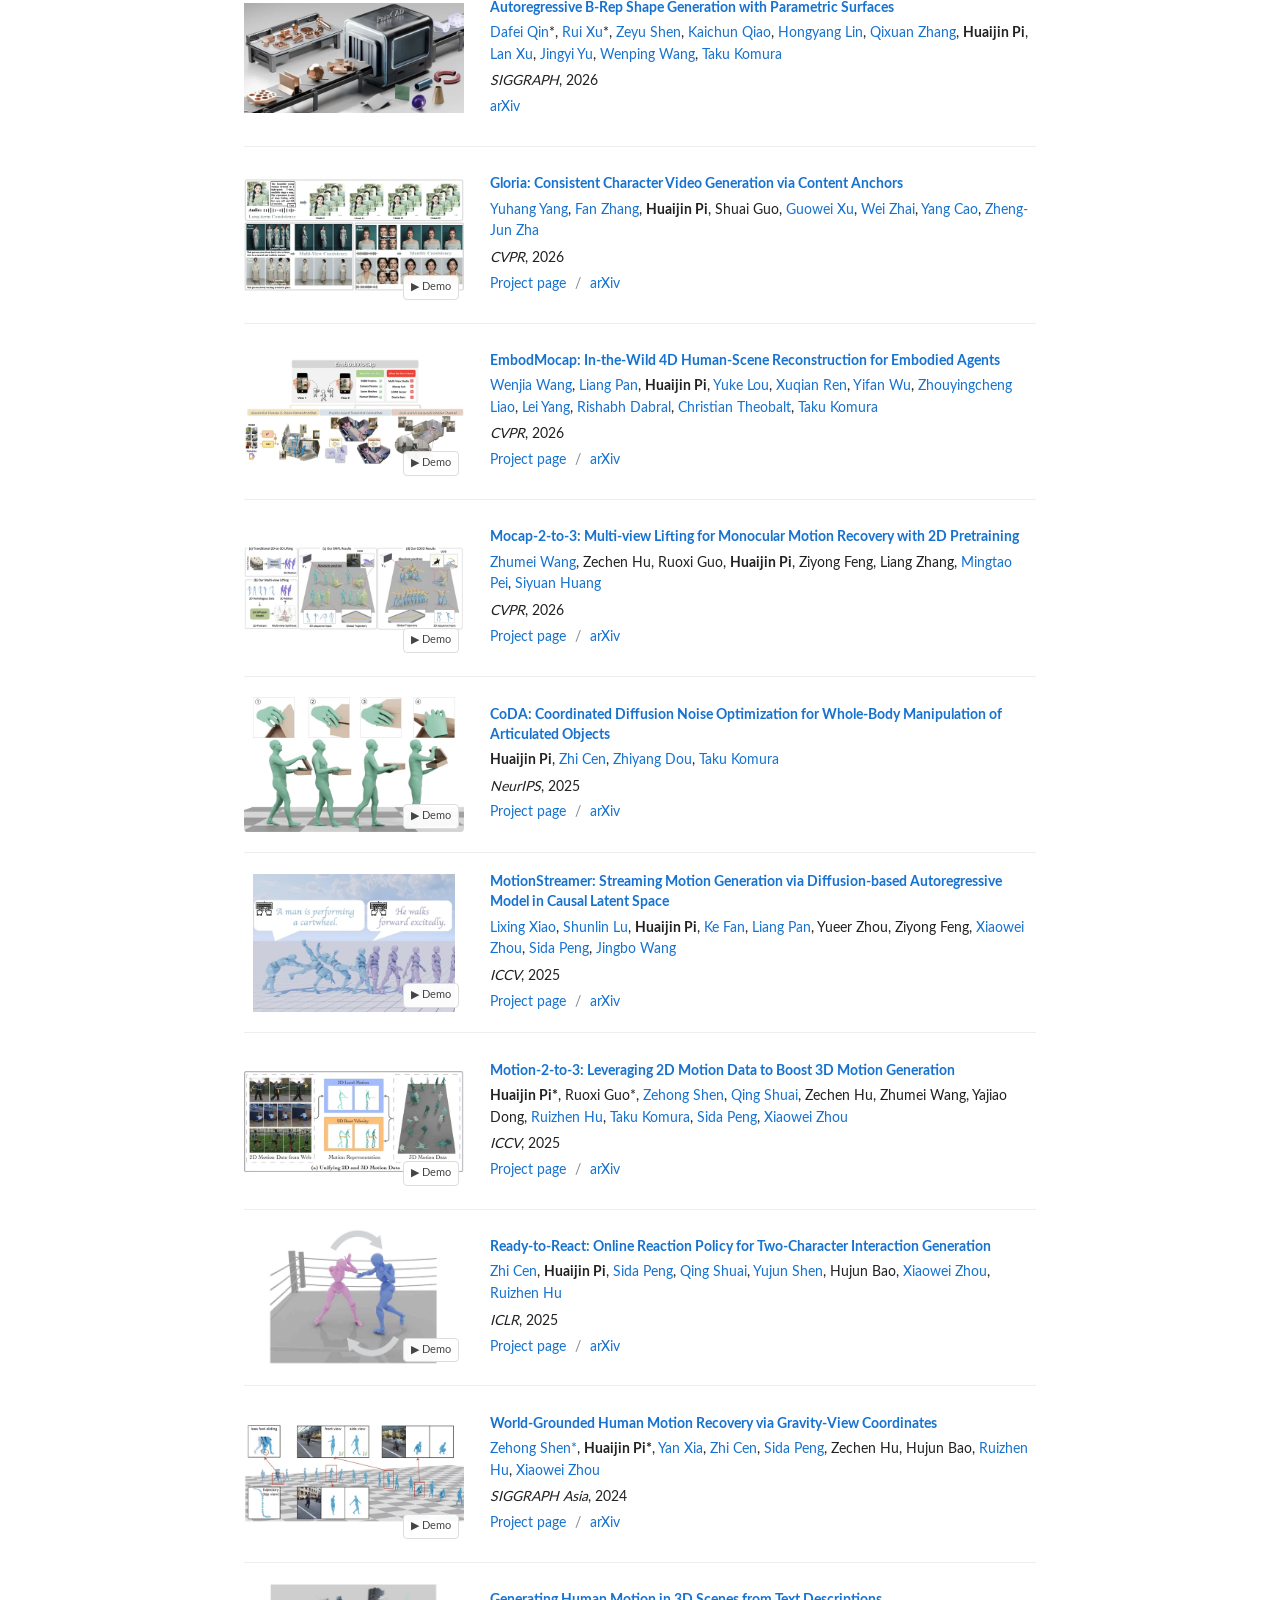
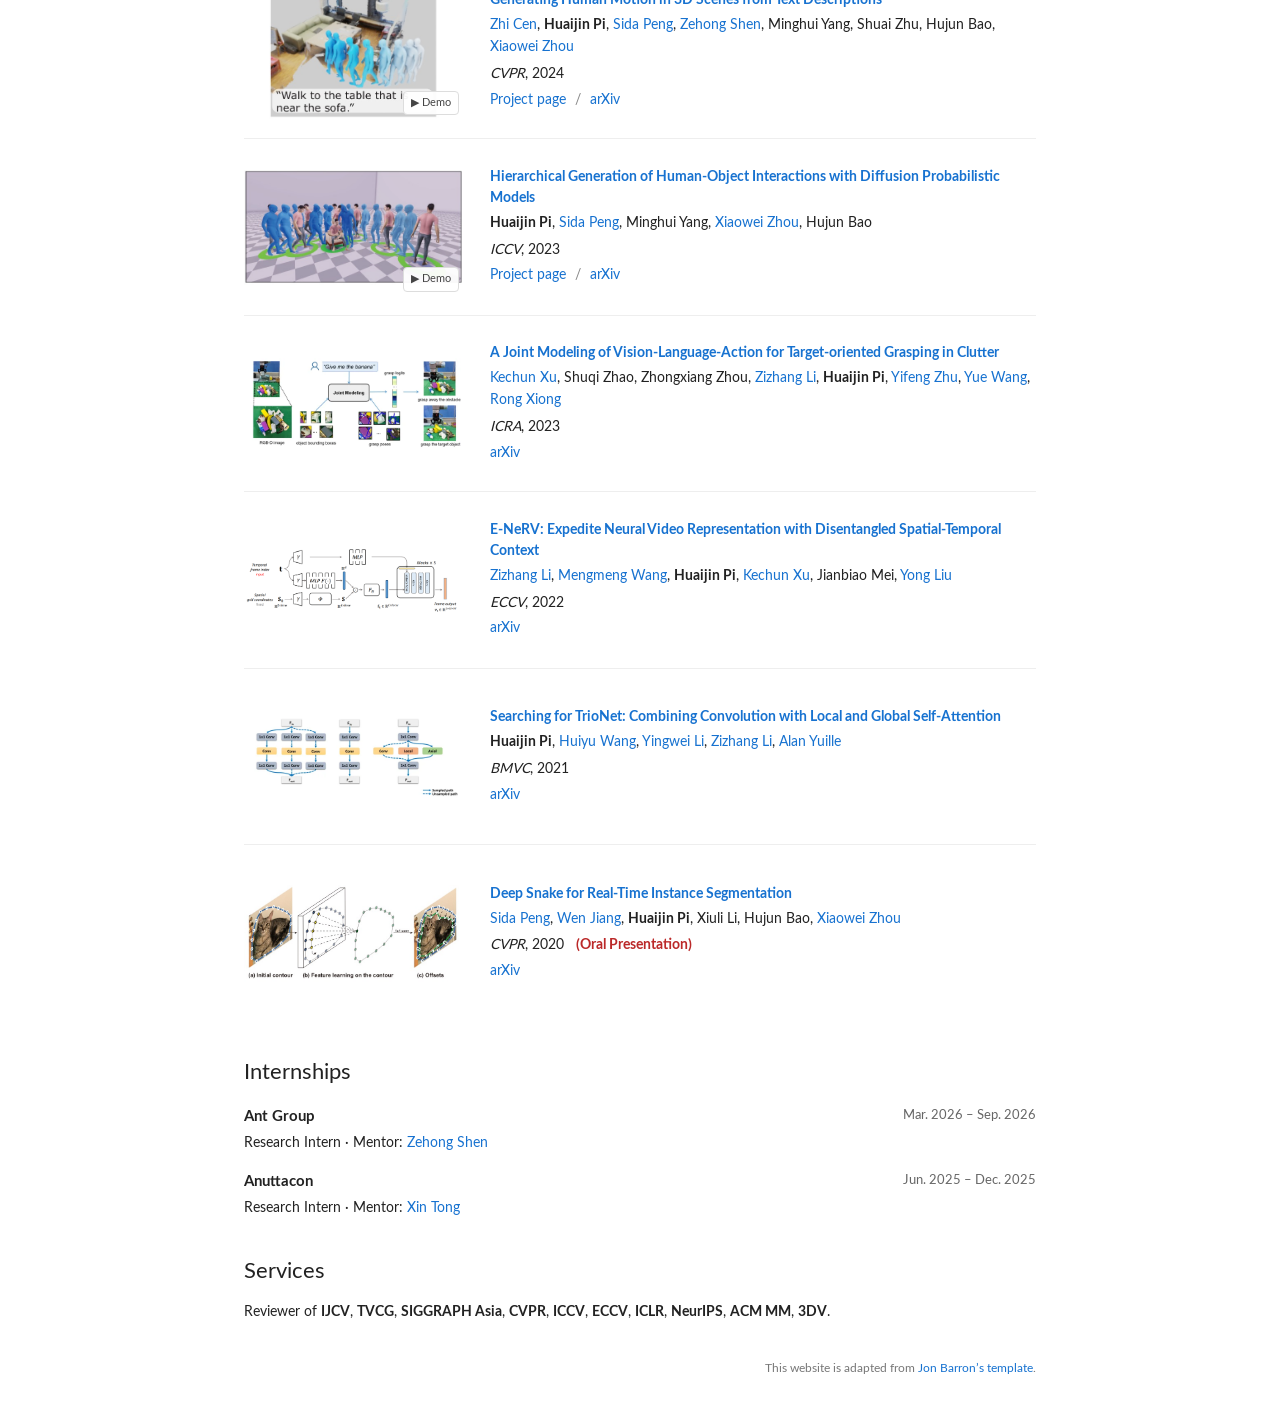
==== commit 333a04d0: "Add DKWBC and LHNav publications with demo previews" ====
--- a/index.html
+++ b/index.html
@@ -51,6 +51,12 @@
 <article class="paper" id="dexseed">
 <div class="paper-media"><img alt="DexSeed: Expanding Human Hand–Object Interactions into Robot Demonstrations for Dexterous Policy Learning preview" fetchpriority="low" loading="lazy" src="images/previews/dexseed.webp"/><video aria-label="DexSeed: Expanding Human Hand–Object Interactions into Robot Demonstrations for Dexterous Policy Learning preview" data-src="images/previews/dexseed.mp4" loop="" muted="" playsinline="" preload="none"></video><button aria-label="Play demo: DexSeed: Expanding Human Hand–Object Interactions into Robot Demonstrations for Dexterous Policy Learning" aria-pressed="false" class="demo-toggle" type="button">▶ Demo</button></div>
 <div class="paper-info"><h3><a href="https://robbyant-research.github.io/DexSeed/">DexSeed: Expanding Human Hand–Object Interactions into Robot Demonstrations for Dexterous Policy Learning</a></h3><p class="paper-authors"><strong>Huaijin Pi</strong>, <a href="https://zehongs.github.io/">Zehong Shen</a>, Yong Wang, <a href="https://xukechun.github.io/">Kechun Xu</a>, Changpeng Wang, <a href="https://kune1008.github.io/">Dingkun Wei</a>, Xueyang Wang, <a href="https://wenjiawang0312.github.io/">Wenjia Wang</a>, Xing Zhu, <a href="https://shenyujun.github.io/">Yujun Shen</a>, <a href="https://i.cs.hku.hk/~taku/">Taku Komura</a></p><p class="paper-links"><a href="https://robbyant-research.github.io/DexSeed/">Project page</a> <span aria-hidden="true">/</span> <a href="https://github.com/robbyant-research/DexSeed">Code</a></p></div></article>
+<article class="paper" id="dkwbc">
+<div class="paper-media"><img alt="DKWBC real-robot motion tracking comparison preview" loading="lazy" src="images/previews/dkwbc.webp"/><video aria-label="DKWBC real-robot motion tracking comparison preview" data-src="images/previews/dkwbc.mp4" loop="" muted="" playsinline="" preload="none"></video><button aria-label="Play demo: DKWBC" aria-pressed="false" class="demo-toggle" type="button">▶ Demo</button></div>
+<div class="paper-info"><h3><a href="https://robbyant-research.github.io/DKWBC/">DKWBC: Decoupling Motion Tracking and Balancing for Humanoid Whole-Body Control</a></h3><p class="paper-authors"><a href="https://kune1008.github.io/">Dingkun Wei</a>, <a href="https://zehongs.github.io/">Zehong Shen</a>, <strong>Huaijin Pi</strong>, Xueyang Wang, Xing Zhu, Hujun Bao, <a href="https://shenyujun.github.io/">Yujun Shen</a>, <a href="https://www.xzhou.me/">Xiaowei Zhou</a></p><p class="paper-venue"><em>arXiv</em>, 2026</p><p class="paper-links"><a href="https://robbyant-research.github.io/DKWBC/">Project page</a> <span aria-hidden="true">/</span> <a href="https://arxiv.org/abs/2611.09605">arXiv</a> <span aria-hidden="true">/</span> <a href="https://github.com/robbyant-research/DKWBC">Code</a></p></div></article>
+<article class="paper" id="lhnav">
+<div class="paper-media"><img alt="LHNav long-horizon real-robot navigation preview" loading="lazy" src="images/previews/lhnav.webp"/><video aria-label="LHNav long-horizon real-robot navigation preview" data-src="images/previews/lhnav.mp4" loop="" muted="" playsinline="" preload="none"></video><button aria-label="Play demo: LHNav" aria-pressed="false" class="demo-toggle" type="button">▶ Demo</button></div>
+<div class="paper-info"><h3><a href="https://robbyant-research.github.io/LHNav/">LHNav: Long-Horizon Humanoid Navigation via Multirate Coordination and Physics-Grounded Action Data</a></h3><p class="paper-authors">Xueyang Wang, <a href="https://zehongs.github.io/">Zehong Shen</a>, <a href="https://kune1008.github.io/">Dingkun Wei</a>, <strong>Huaijin Pi</strong>, Changpeng Wang, Xing Zhu, Hujun Bao, <a href="https://shenyujun.github.io/">Yujun Shen</a>, <a href="https://www.xzhou.me/">Xiaowei Zhou</a></p><p class="paper-links"><a href="https://robbyant-research.github.io/LHNav/">Project page</a></p></div></article>
 <article class="paper"><div class="paper-media"><img alt="LPM 1.0: Video-based Character Performance Model preview" loading="lazy" src="images/previews/lpm.jpg"/><video aria-label="LPM 1.0: Video-based Character Performance Model preview" data-src="images/previews/lpm.mp4?v=07329d46f2f3" loop="" muted="" playsinline="" preload="none"></video><button aria-label="Play demo: LPM 1.0: Video-based Character Performance Model" aria-pressed="false" class="demo-toggle" type="button">▶ Demo</button></div><div class="paper-info"><h3><a href="https://large-performance-model.github.io/">LPM 1.0: Video-based Character Performance Model</a></h3><p class="paper-authors"><strong>Contributor</strong></p><p class="paper-venue"><em>Technical Report</em>, 2026</p><p class="paper-links"><a href="https://large-performance-model.github.io/">Project page</a> <span aria-hidden="true">/</span> <a href="https://arxiv.org/abs/2604.07823">arXiv</a></p></div></article>
 <article class="paper"><div class="paper-media"><img alt="Strips as Tokens: Artist Mesh Generation with Native UV Segmentation preview" loading="lazy" src="images/previews/sato.jpg"/><video aria-label="Strips as Tokens: Artist Mesh Generation with Native UV Segmentation preview" data-src="images/previews/sato.mp4?v=0f6dc703ea23" loop="" muted="" playsinline="" preload="none"></video><button aria-label="Play demo: Strips as Tokens: Artist Mesh Generation with Native UV Segmentation" aria-pressed="false" class="demo-toggle" type="button">▶ Demo</button></div><div class="paper-info"><h3><a href="https://ruixu.me/html/SATO/index.html">Strips as Tokens: Artist Mesh Generation with Native UV Segmentation</a></h3><p class="paper-authors"><a href="https://ruixu.me/">Rui Xu</a>*,
           <a href="https://dafei-qin.github.io/">Dafei Qin</a>*,
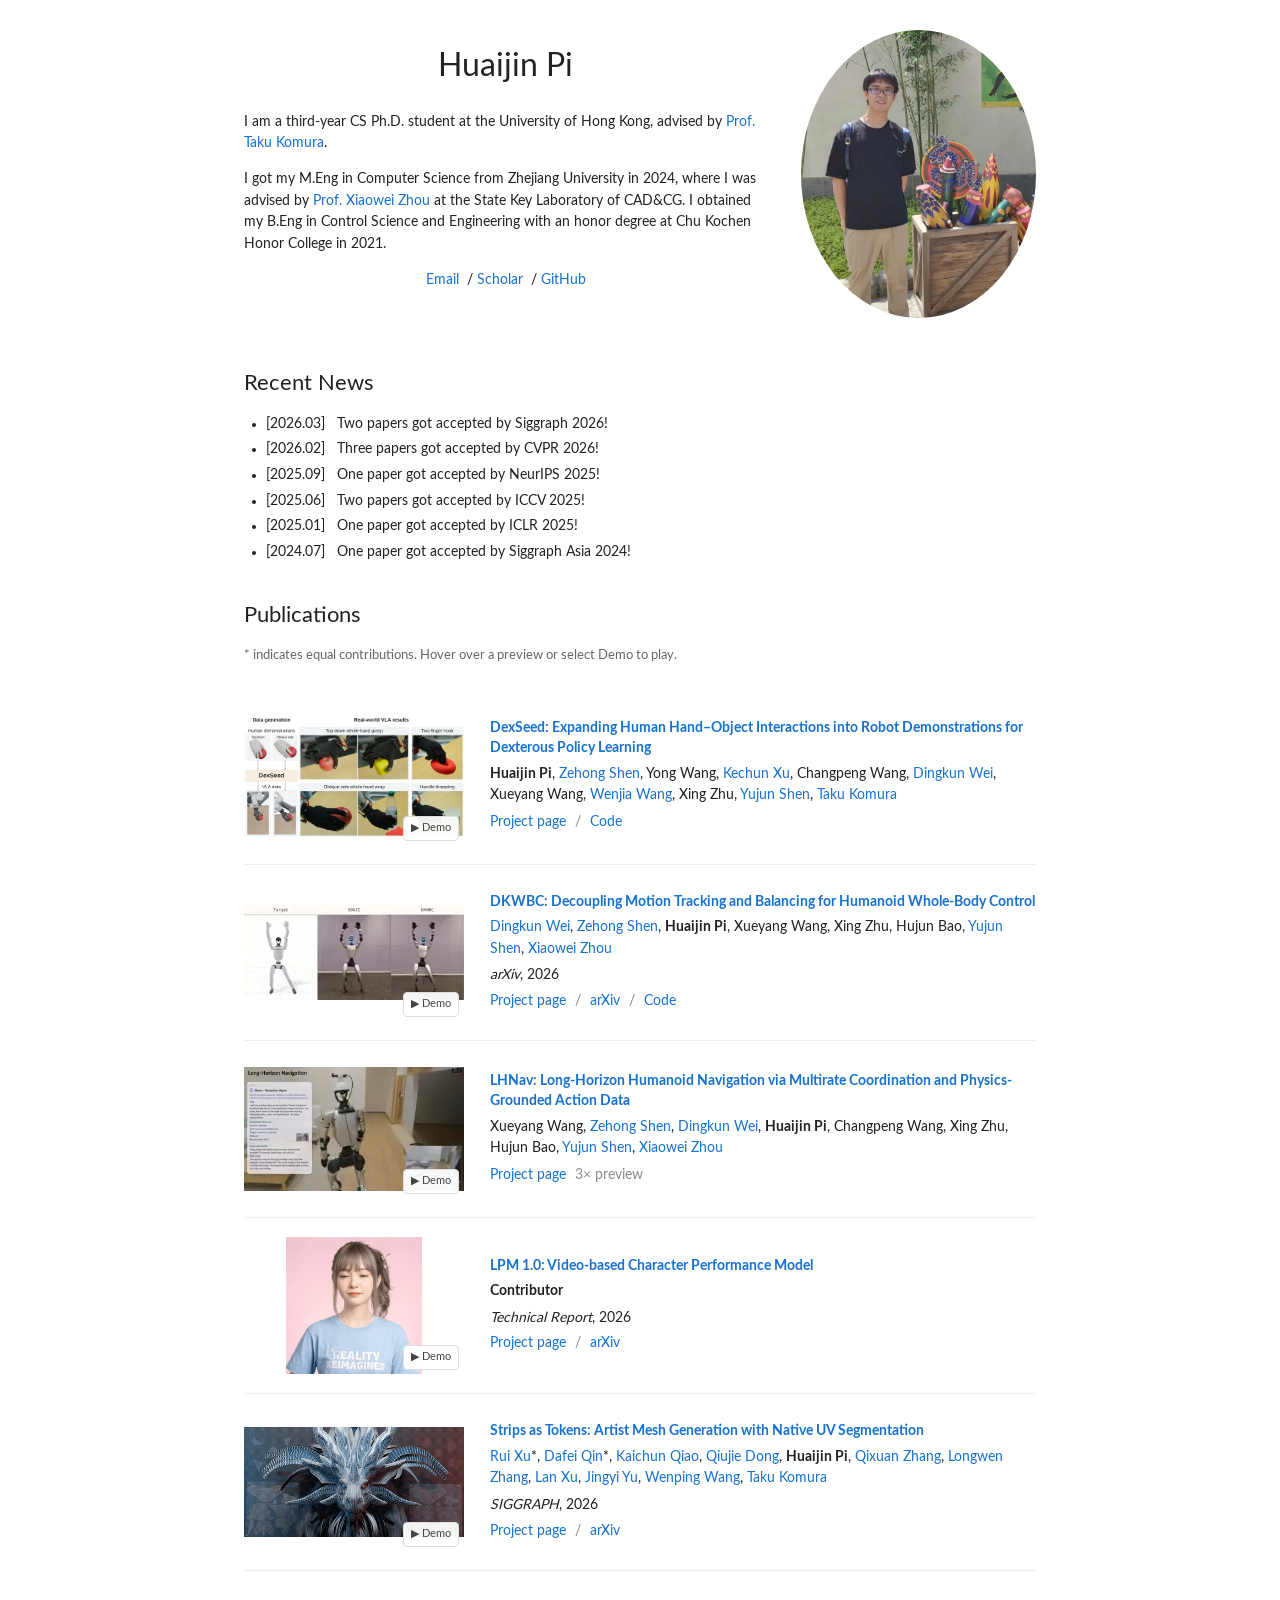
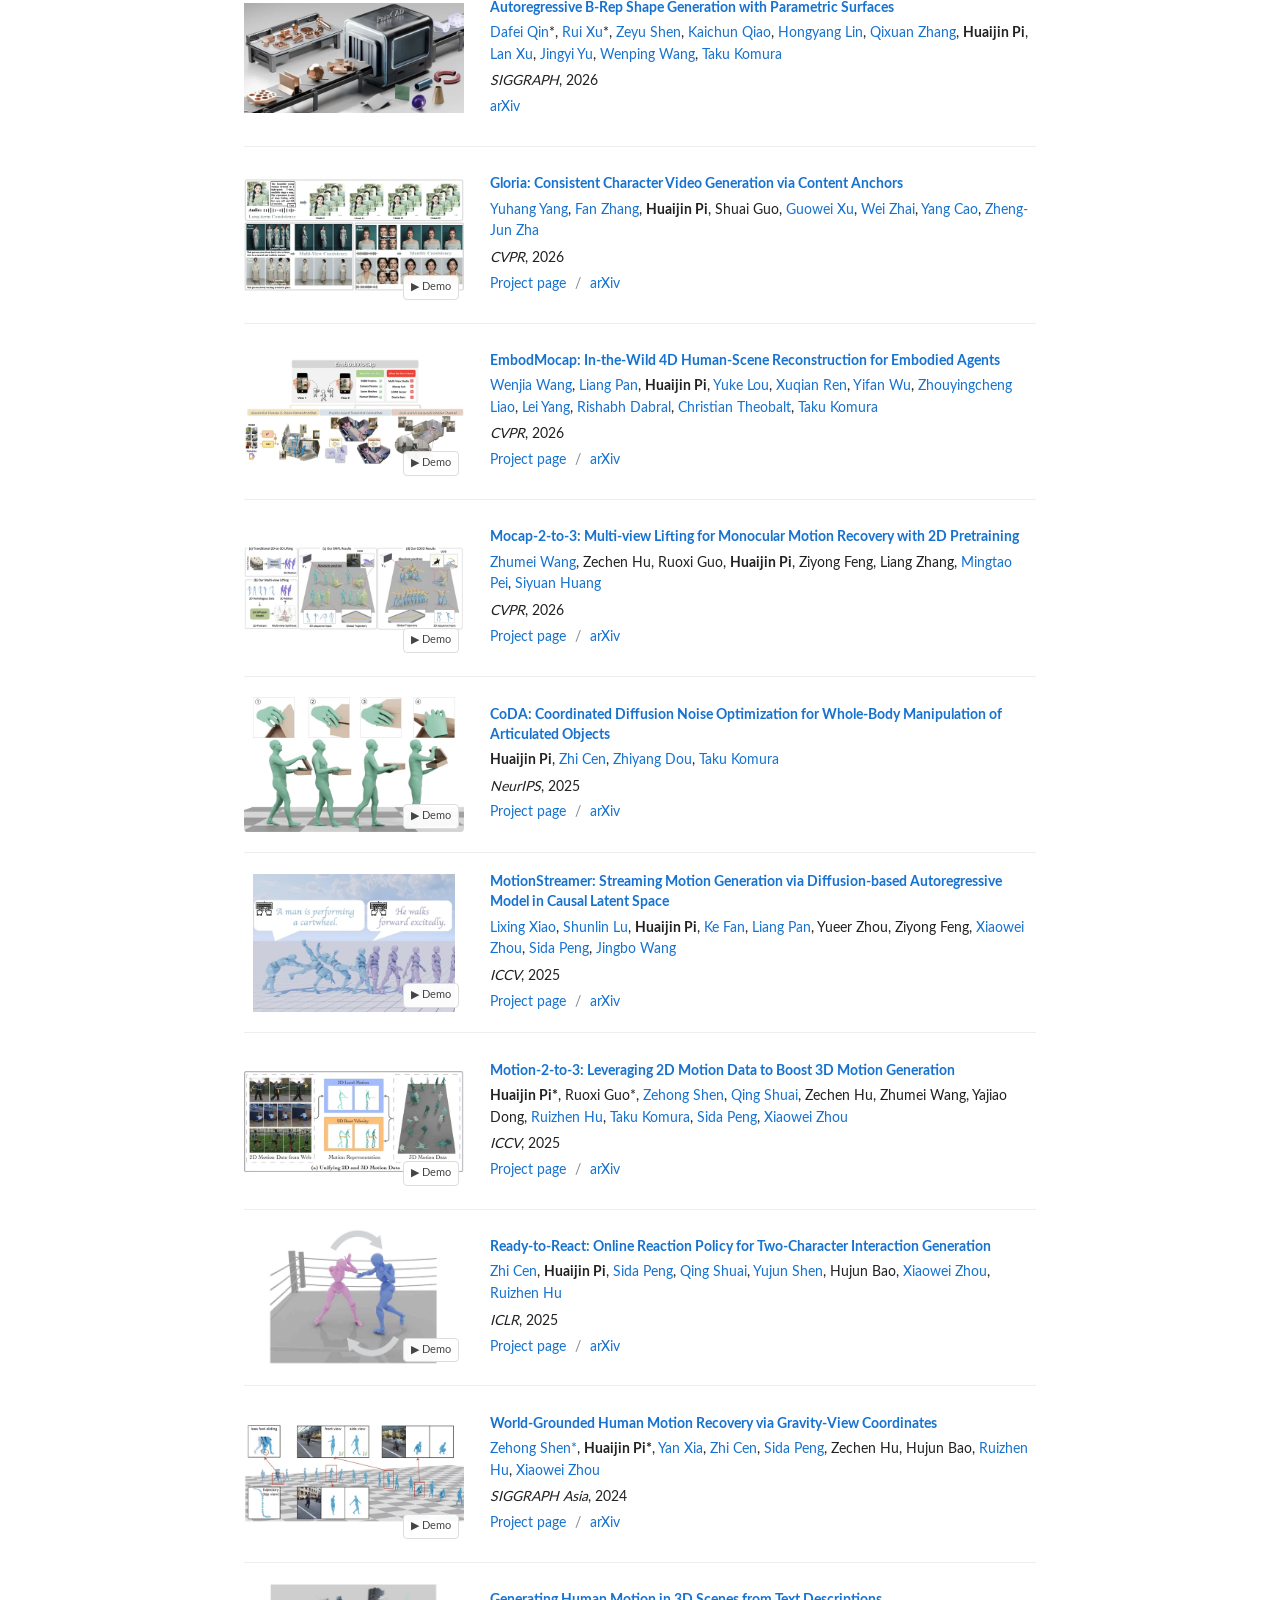
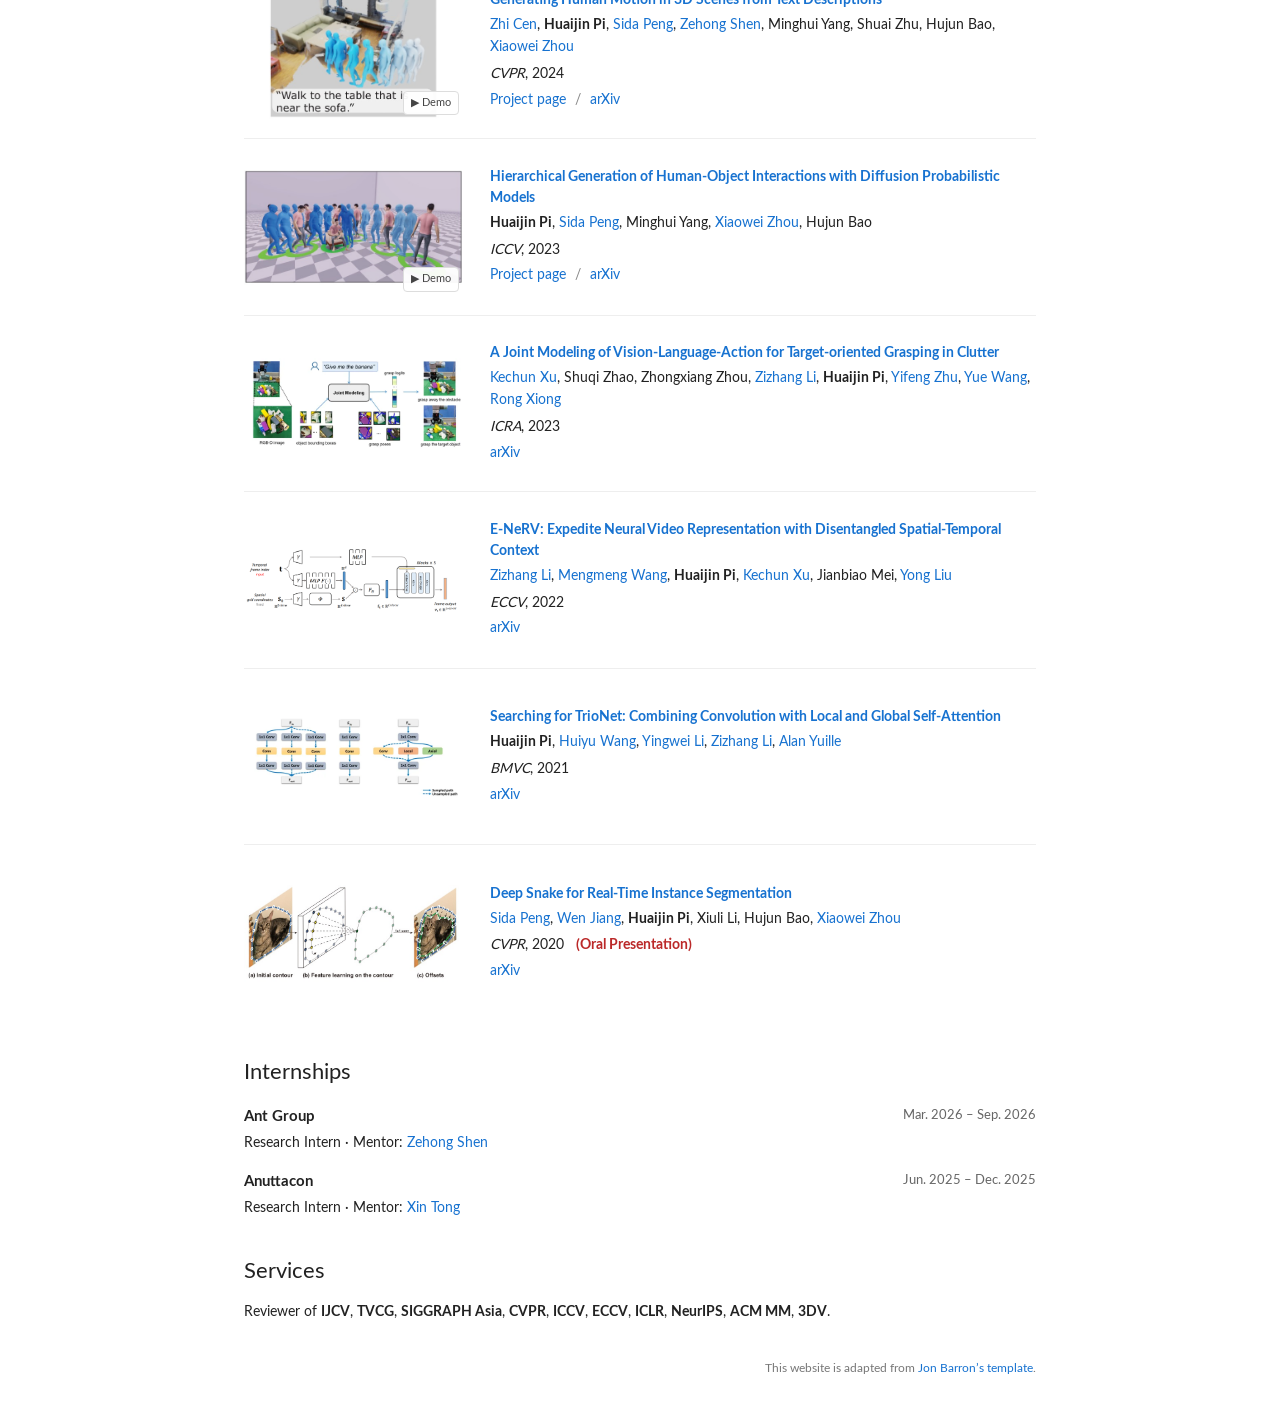
==== commit 98378d68: "Compress homepage previews and speed up the full LHNav demo" ====
--- a/index.html
+++ b/index.html
@@ -7,8 +7,8 @@
 <meta content="Huaijin Pi" name="author"/>
 <meta content="width=device-width, initial-scale=1" name="viewport"/>
 <link href="images/favicon/favicon.ico" rel="shortcut icon" type="image/x-icon"/>
-<link href="stylesheet.css?v=feb5153c9073" rel="stylesheet" type="text/css"/>
-<script defer="" src="homepage.js?v=3abbb5a1d78a"></script>
+<link href="stylesheet.css" rel="stylesheet" type="text/css"/>
+<script defer="" src="homepage.js"></script>
 </head>
 <body>
 <main class="homepage">
@@ -55,10 +55,10 @@
 <div class="paper-media"><img alt="DKWBC real-robot motion tracking comparison preview" loading="lazy" src="images/previews/dkwbc.webp"/><video aria-label="DKWBC real-robot motion tracking comparison preview" data-src="images/previews/dkwbc.mp4" loop="" muted="" playsinline="" preload="none"></video><button aria-label="Play demo: DKWBC" aria-pressed="false" class="demo-toggle" type="button">▶ Demo</button></div>
 <div class="paper-info"><h3><a href="https://robbyant-research.github.io/DKWBC/">DKWBC: Decoupling Motion Tracking and Balancing for Humanoid Whole-Body Control</a></h3><p class="paper-authors"><a href="https://kune1008.github.io/">Dingkun Wei</a>, <a href="https://zehongs.github.io/">Zehong Shen</a>, <strong>Huaijin Pi</strong>, Xueyang Wang, Xing Zhu, Hujun Bao, <a href="https://shenyujun.github.io/">Yujun Shen</a>, <a href="https://www.xzhou.me/">Xiaowei Zhou</a></p><p class="paper-venue"><em>arXiv</em>, 2026</p><p class="paper-links"><a href="https://robbyant-research.github.io/DKWBC/">Project page</a> <span aria-hidden="true">/</span> <a href="https://arxiv.org/abs/2611.09605">arXiv</a> <span aria-hidden="true">/</span> <a href="https://github.com/robbyant-research/DKWBC">Code</a></p></div></article>
 <article class="paper" id="lhnav">
-<div class="paper-media"><img alt="LHNav long-horizon real-robot navigation preview" loading="lazy" src="images/previews/lhnav.webp"/><video aria-label="LHNav long-horizon real-robot navigation preview" data-src="images/previews/lhnav.mp4" loop="" muted="" playsinline="" preload="none"></video><button aria-label="Play demo: LHNav" aria-pressed="false" class="demo-toggle" type="button">▶ Demo</button></div>
-<div class="paper-info"><h3><a href="https://robbyant-research.github.io/LHNav/">LHNav: Long-Horizon Humanoid Navigation via Multirate Coordination and Physics-Grounded Action Data</a></h3><p class="paper-authors">Xueyang Wang, <a href="https://zehongs.github.io/">Zehong Shen</a>, <a href="https://kune1008.github.io/">Dingkun Wei</a>, <strong>Huaijin Pi</strong>, Changpeng Wang, Xing Zhu, Hujun Bao, <a href="https://shenyujun.github.io/">Yujun Shen</a>, <a href="https://www.xzhou.me/">Xiaowei Zhou</a></p><p class="paper-links"><a href="https://robbyant-research.github.io/LHNav/">Project page</a></p></div></article>
-<article class="paper"><div class="paper-media"><img alt="LPM 1.0: Video-based Character Performance Model preview" loading="lazy" src="images/previews/lpm.jpg"/><video aria-label="LPM 1.0: Video-based Character Performance Model preview" data-src="images/previews/lpm.mp4?v=07329d46f2f3" loop="" muted="" playsinline="" preload="none"></video><button aria-label="Play demo: LPM 1.0: Video-based Character Performance Model" aria-pressed="false" class="demo-toggle" type="button">▶ Demo</button></div><div class="paper-info"><h3><a href="https://large-performance-model.github.io/">LPM 1.0: Video-based Character Performance Model</a></h3><p class="paper-authors"><strong>Contributor</strong></p><p class="paper-venue"><em>Technical Report</em>, 2026</p><p class="paper-links"><a href="https://large-performance-model.github.io/">Project page</a> <span aria-hidden="true">/</span> <a href="https://arxiv.org/abs/2604.07823">arXiv</a></p></div></article>
-<article class="paper"><div class="paper-media"><img alt="Strips as Tokens: Artist Mesh Generation with Native UV Segmentation preview" loading="lazy" src="images/previews/sato.jpg"/><video aria-label="Strips as Tokens: Artist Mesh Generation with Native UV Segmentation preview" data-src="images/previews/sato.mp4?v=0f6dc703ea23" loop="" muted="" playsinline="" preload="none"></video><button aria-label="Play demo: Strips as Tokens: Artist Mesh Generation with Native UV Segmentation" aria-pressed="false" class="demo-toggle" type="button">▶ Demo</button></div><div class="paper-info"><h3><a href="https://ruixu.me/html/SATO/index.html">Strips as Tokens: Artist Mesh Generation with Native UV Segmentation</a></h3><p class="paper-authors"><a href="https://ruixu.me/">Rui Xu</a>*,
+<div class="paper-media"><img alt="LHNav long-horizon real-robot navigation preview" loading="lazy" src="images/previews/lhnav.webp"/><video aria-label="LHNav full navigation demo preview at 3× speed" data-src="images/previews/lhnav.mp4" loop="" muted="" playsinline="" preload="none"></video><button aria-label="Play demo: LHNav" aria-pressed="false" class="demo-toggle" type="button">▶ Demo</button></div>
+<div class="paper-info"><h3><a href="https://robbyant-research.github.io/LHNav/">LHNav: Long-Horizon Humanoid Navigation via Multirate Coordination and Physics-Grounded Action Data</a></h3><p class="paper-authors">Xueyang Wang, <a href="https://zehongs.github.io/">Zehong Shen</a>, <a href="https://kune1008.github.io/">Dingkun Wei</a>, <strong>Huaijin Pi</strong>, Changpeng Wang, Xing Zhu, Hujun Bao, <a href="https://shenyujun.github.io/">Yujun Shen</a>, <a href="https://www.xzhou.me/">Xiaowei Zhou</a></p><p class="paper-links"><a href="https://robbyant-research.github.io/LHNav/">Project page</a> <span aria-label="Preview playback speed">3× preview</span></p></div></article>
+<article class="paper"><div class="paper-media"><img alt="LPM 1.0: Video-based Character Performance Model preview" loading="lazy" src="images/previews/lpm.jpg"/><video aria-label="LPM 1.0: Video-based Character Performance Model preview" data-src="images/previews/lpm.mp4" loop="" muted="" playsinline="" preload="none"></video><button aria-label="Play demo: LPM 1.0: Video-based Character Performance Model" aria-pressed="false" class="demo-toggle" type="button">▶ Demo</button></div><div class="paper-info"><h3><a href="https://large-performance-model.github.io/">LPM 1.0: Video-based Character Performance Model</a></h3><p class="paper-authors"><strong>Contributor</strong></p><p class="paper-venue"><em>Technical Report</em>, 2026</p><p class="paper-links"><a href="https://large-performance-model.github.io/">Project page</a> <span aria-hidden="true">/</span> <a href="https://arxiv.org/abs/2604.07823">arXiv</a></p></div></article>
+<article class="paper"><div class="paper-media"><img alt="Strips as Tokens: Artist Mesh Generation with Native UV Segmentation preview" loading="lazy" src="images/previews/sato.jpg"/><video aria-label="Strips as Tokens: Artist Mesh Generation with Native UV Segmentation preview" data-src="images/previews/sato.mp4" loop="" muted="" playsinline="" preload="none"></video><button aria-label="Play demo: Strips as Tokens: Artist Mesh Generation with Native UV Segmentation" aria-pressed="false" class="demo-toggle" type="button">▶ Demo</button></div><div class="paper-info"><h3><a href="https://ruixu.me/html/SATO/index.html">Strips as Tokens: Artist Mesh Generation with Native UV Segmentation</a></h3><p class="paper-authors"><a href="https://ruixu.me/">Rui Xu</a>*,
           <a href="https://dafei-qin.github.io/">Dafei Qin</a>*,
           <a href="https://dolphinqiao.github.io/">Kaichun Qiao</a>,
           <a href="https://qiujiedong.github.io/">Qiujie Dong</a>,
@@ -80,7 +80,7 @@
           <a href="https://www.yu-jingyi.com/">Jingyi Yu</a>,
           <a href="https://engineering.tamu.edu/cse/profiles/Wang-Wenping.html">Wenping Wang</a>,
           <a href="https://www.cs.hku.hk/index.php/people/academic-staff/taku">Taku Komura</a></p><p class="paper-venue"><em>SIGGRAPH</em>, 2026</p><p class="paper-links"><a href="https://arxiv.org/abs/2607.17093">arXiv</a></p></div></article>
-<article class="paper"><div class="paper-media"><img alt="Gloria: Consistent Character Video Generation via Content Anchors preview" fetchpriority="low" loading="lazy" src="images/previews/gloria.webp"/><video aria-label="Gloria: Consistent Character Video Generation via Content Anchors preview" data-src="images/previews/gloria.mp4?v=9e2f3b9748e2" loop="" muted="" playsinline="" preload="none"></video><button aria-label="Play demo: Gloria: Consistent Character Video Generation via Content Anchors" aria-pressed="false" class="demo-toggle" type="button">▶ Demo</button></div><div class="paper-info"><h3><a href="https://yyvhang.github.io/Gloria_Page/">Gloria: Consistent Character Video Generation via Content Anchors</a></h3><p class="paper-authors"><a href="https://yyvhang.github.io/">Yuhang Yang</a>,
+<article class="paper"><div class="paper-media"><img alt="Gloria: Consistent Character Video Generation via Content Anchors preview" fetchpriority="low" loading="lazy" src="images/previews/gloria.webp"/><video aria-label="Gloria: Consistent Character Video Generation via Content Anchors preview" data-src="images/previews/gloria.mp4" loop="" muted="" playsinline="" preload="none"></video><button aria-label="Play demo: Gloria: Consistent Character Video Generation via Content Anchors" aria-pressed="false" class="demo-toggle" type="button">▶ Demo</button></div><div class="paper-info"><h3><a href="https://yyvhang.github.io/Gloria_Page/">Gloria: Consistent Character Video Generation via Content Anchors</a></h3><p class="paper-authors"><a href="https://yyvhang.github.io/">Yuhang Yang</a>,
           <a href="https://github.com/zhangfan-p">Fan Zhang</a>,
           <strong>Huaijin Pi</strong>,
           Shuai Guo,
@@ -88,7 +88,7 @@
           <a href="https://tiaotiao11-22.github.io/wzhai/">Wei Zhai</a>,
           <a href="https://scholar.google.com.hk/citations?hl=zh-CN&amp;user=K7rTHNcAAAAJ">Yang Cao</a>,
           <a href="https://scholar.google.com.hk/citations?hl=zh-CN&amp;user=gDnBC1gAAAAJ">Zheng-Jun Zha</a></p><p class="paper-venue"><em>CVPR</em>, 2026</p><p class="paper-links"><a href="https://yyvhang.github.io/Gloria_Page/">Project page</a> <span aria-hidden="true">/</span> <a href="https://arxiv.org/abs/2603.29931">arXiv</a></p></div></article>
-<article class="paper"><div class="paper-media"><img alt="EmbodMocap: In-the-Wild 4D Human-Scene Reconstruction for Embodied Agents preview" fetchpriority="low" loading="lazy" src="images/previews/embodmocap.webp"/><video aria-label="EmbodMocap: In-the-Wild 4D Human-Scene Reconstruction for Embodied Agents preview" data-src="images/previews/embodmocap.mp4?v=de5ef3dcd1dc" loop="" muted="" playsinline="" preload="none"></video><button aria-label="Play demo: EmbodMocap: In-the-Wild 4D Human-Scene Reconstruction for Embodied Agents" aria-pressed="false" class="demo-toggle" type="button">▶ Demo</button></div><div class="paper-info"><h3><a href="https://wenjiawang0312.github.io/projects/embodmocap/">EmbodMocap: In-the-Wild 4D Human-Scene Reconstruction for Embodied Agents</a></h3><p class="paper-authors"><a href="https://wenjiawang0312.github.io/">Wenjia Wang</a>,
+<article class="paper"><div class="paper-media"><img alt="EmbodMocap: In-the-Wild 4D Human-Scene Reconstruction for Embodied Agents preview" fetchpriority="low" loading="lazy" src="images/previews/embodmocap.webp"/><video aria-label="EmbodMocap: In-the-Wild 4D Human-Scene Reconstruction for Embodied Agents preview" data-src="images/previews/embodmocap.mp4" loop="" muted="" playsinline="" preload="none"></video><button aria-label="Play demo: EmbodMocap: In-the-Wild 4D Human-Scene Reconstruction for Embodied Agents" aria-pressed="false" class="demo-toggle" type="button">▶ Demo</button></div><div class="paper-info"><h3><a href="https://wenjiawang0312.github.io/projects/embodmocap/">EmbodMocap: In-the-Wild 4D Human-Scene Reconstruction for Embodied Agents</a></h3><p class="paper-authors"><a href="https://wenjiawang0312.github.io/">Wenjia Wang</a>,
           <a href="https://liangpan99.github.io/">Liang Pan</a>,
           <strong>Huaijin Pi</strong>,
           <a href="https://thorin666.github.io/">Yuke Lou</a>,
@@ -99,7 +99,7 @@
           <a href="https://rishabhdabral.github.io/">Rishabh Dabral</a>,
           <a href="https://people.mpi-inf.mpg.de/~theobalt/">Christian Theobalt</a>,
           <a href="https://i.cs.hku.hk/~taku">Taku Komura</a></p><p class="paper-venue"><em>CVPR</em>, 2026</p><p class="paper-links"><a href="https://wenjiawang0312.github.io/projects/embodmocap/">Project page</a> <span aria-hidden="true">/</span> <a href="http://arxiv.org/abs/2602.23205">arXiv</a></p></div></article>
-<article class="paper"><div class="paper-media"><img alt="Mocap-2-to-3: Multi-view Lifting for Monocular Motion Recovery with 2D Pretraining preview" fetchpriority="low" loading="lazy" src="images/previews/mocap2to3.webp"/><video aria-label="Mocap-2-to-3: Multi-view Lifting for Monocular Motion Recovery with 2D Pretraining preview" data-src="images/previews/mocap2to3.mp4?v=8c9dca28fe50" loop="" muted="" playsinline="" preload="none"></video><button aria-label="Play demo: Mocap-2-to-3: Multi-view Lifting for Monocular Motion Recovery with 2D Pretraining" aria-pressed="false" class="demo-toggle" type="button">▶ Demo</button></div><div class="paper-info"><h3><a href="https://wangzhumei.github.io/mocap-2-to-3/">Mocap-2-to-3: Multi-view Lifting for Monocular Motion Recovery with 2D Pretraining</a></h3><p class="paper-authors"><a href="https://scholar.google.com/citations?user=qijqxDMAAAAJ&amp;hl=zh-CN">Zhumei Wang</a>,
+<article class="paper"><div class="paper-media"><img alt="Mocap-2-to-3: Multi-view Lifting for Monocular Motion Recovery with 2D Pretraining preview" fetchpriority="low" loading="lazy" src="images/previews/mocap2to3.webp"/><video aria-label="Mocap-2-to-3: Multi-view Lifting for Monocular Motion Recovery with 2D Pretraining preview" data-src="images/previews/mocap2to3.mp4" loop="" muted="" playsinline="" preload="none"></video><button aria-label="Play demo: Mocap-2-to-3: Multi-view Lifting for Monocular Motion Recovery with 2D Pretraining" aria-pressed="false" class="demo-toggle" type="button">▶ Demo</button></div><div class="paper-info"><h3><a href="https://wangzhumei.github.io/mocap-2-to-3/">Mocap-2-to-3: Multi-view Lifting for Monocular Motion Recovery with 2D Pretraining</a></h3><p class="paper-authors"><a href="https://scholar.google.com/citations?user=qijqxDMAAAAJ&amp;hl=zh-CN">Zhumei Wang</a>,
           Zechen Hu,
           Ruoxi Guo,
           <strong>Huaijin Pi</strong>,
@@ -109,13 +109,13 @@
           <a href="https://siyuanhuang.com/">Siyuan Huang</a></p><p class="paper-venue"><em>CVPR</em>, 2026</p><p class="paper-links"><a href="https://wangzhumei.github.io/mocap-2-to-3/">Project page</a> <span aria-hidden="true">/</span> <a href="https://arxiv.org/abs/2503.03222">arXiv</a></p></div></article>
 <article class="paper"><div class="paper-media"><img alt="CoDA: Coordinated Diffusion Noise Optimization for
               Whole-Body Manipulation of Articulated Objects preview" fetchpriority="low" loading="lazy" src="images/previews/coda.webp"/><video aria-label="CoDA: Coordinated Diffusion Noise Optimization for
-              Whole-Body Manipulation of Articulated Objects preview" data-src="images/previews/coda.mp4?v=dd49047732be" loop="" muted="" playsinline="" preload="none"></video><button aria-label="Play demo: CoDA: Coordinated Diffusion Noise Optimization for
+              Whole-Body Manipulation of Articulated Objects preview" data-src="images/previews/coda.mp4" loop="" muted="" playsinline="" preload="none"></video><button aria-label="Play demo: CoDA: Coordinated Diffusion Noise Optimization for
               Whole-Body Manipulation of Articulated Objects" aria-pressed="false" class="demo-toggle" type="button">▶ Demo</button></div><div class="paper-info"><h3><a href="https://phj128.github.io/page/CoDA/index.html">CoDA: Coordinated Diffusion Noise Optimization for
               Whole-Body Manipulation of Articulated Objects</a></h3><p class="paper-authors"><strong>Huaijin Pi</strong>,
           <a href="https://anitacen.github.io/">Zhi Cen</a>,
           <a href="https://frank-zy-dou.github.io/">Zhiyang Dou</a>,
           <a href="https://i.cs.hku.hk/~taku">Taku Komura</a></p><p class="paper-venue"><em>NeurIPS</em>, 2025</p><p class="paper-links"><a href="https://phj128.github.io/page/CoDA/index.html">Project page</a> <span aria-hidden="true">/</span> <a href="https://arxiv.org/abs/2505.21437">arXiv</a></p></div></article>
-<article class="paper"><div class="paper-media"><img alt="MotionStreamer: Streaming Motion Generation via Diffusion-based Autoregressive Model in Causal Latent Space preview" fetchpriority="low" loading="lazy" src="images/previews/motionstreamer.webp"/><video aria-label="MotionStreamer: Streaming Motion Generation via Diffusion-based Autoregressive Model in Causal Latent Space preview" data-src="images/previews/motionstreamer.mp4?v=2abe570ed6a0" loop="" muted="" playsinline="" preload="none"></video><button aria-label="Play demo: MotionStreamer: Streaming Motion Generation via Diffusion-based Autoregressive Model in Causal Latent Space" aria-pressed="false" class="demo-toggle" type="button">▶ Demo</button></div><div class="paper-info"><h3><a href="https://zju3dv.github.io/MotionStreamer/">MotionStreamer: Streaming Motion Generation via Diffusion-based Autoregressive Model in Causal Latent Space</a></h3><p class="paper-authors"><a href="https://li-xingxiao.github.io/homepage/">Lixing Xiao</a>,
+<article class="paper"><div class="paper-media"><img alt="MotionStreamer: Streaming Motion Generation via Diffusion-based Autoregressive Model in Causal Latent Space preview" fetchpriority="low" loading="lazy" src="images/previews/motionstreamer.webp"/><video aria-label="MotionStreamer: Streaming Motion Generation via Diffusion-based Autoregressive Model in Causal Latent Space preview" data-src="images/previews/motionstreamer.mp4" loop="" muted="" playsinline="" preload="none"></video><button aria-label="Play demo: MotionStreamer: Streaming Motion Generation via Diffusion-based Autoregressive Model in Causal Latent Space" aria-pressed="false" class="demo-toggle" type="button">▶ Demo</button></div><div class="paper-info"><h3><a href="https://zju3dv.github.io/MotionStreamer/">MotionStreamer: Streaming Motion Generation via Diffusion-based Autoregressive Model in Causal Latent Space</a></h3><p class="paper-authors"><a href="https://li-xingxiao.github.io/homepage/">Lixing Xiao</a>,
           <a href="https://shunlinlu.github.io/">Shunlin Lu</a>,
           <strong>Huaijin Pi</strong>,
           <a href="https://vankouf.github.io/">Ke Fan</a>,
@@ -125,7 +125,7 @@
           <a href="https://www.xzhou.me/">Xiaowei Zhou</a>,
           <a href="https://pengsida.net/">Sida Peng</a>,
           <a href="https://wangjingbo1219.github.io/">Jingbo Wang</a></p><p class="paper-venue"><em>ICCV</em>, 2025</p><p class="paper-links"><a href="https://zju3dv.github.io/MotionStreamer/">Project page</a> <span aria-hidden="true">/</span> <a href="https://arxiv.org/abs/2503.15451">arXiv</a></p></div></article>
-<article class="paper"><div class="paper-media"><img alt="Motion-2-to-3: Leveraging 2D Motion Data to Boost 3D Motion Generation preview" fetchpriority="low" loading="lazy" src="images/previews/m2to3.webp"/><video aria-label="Motion-2-to-3: Leveraging 2D Motion Data to Boost 3D Motion Generation preview" data-src="images/previews/m2to3.mp4?v=a7193883d5fa" loop="" muted="" playsinline="" preload="none"></video><button aria-label="Play demo: Motion-2-to-3: Leveraging 2D Motion Data to Boost 3D Motion Generation" aria-pressed="false" class="demo-toggle" type="button">▶ Demo</button></div><div class="paper-info"><h3><a href="https://zju3dv.github.io/Motion-2-to-3/">Motion-2-to-3: Leveraging 2D Motion Data to Boost 3D Motion Generation</a></h3><p class="paper-authors"><strong>Huaijin Pi*</strong>,
+<article class="paper"><div class="paper-media"><img alt="Motion-2-to-3: Leveraging 2D Motion Data to Boost 3D Motion Generation preview" fetchpriority="low" loading="lazy" src="images/previews/m2to3.webp"/><video aria-label="Motion-2-to-3: Leveraging 2D Motion Data to Boost 3D Motion Generation preview" data-src="images/previews/m2to3.mp4" loop="" muted="" playsinline="" preload="none"></video><button aria-label="Play demo: Motion-2-to-3: Leveraging 2D Motion Data to Boost 3D Motion Generation" aria-pressed="false" class="demo-toggle" type="button">▶ Demo</button></div><div class="paper-info"><h3><a href="https://zju3dv.github.io/Motion-2-to-3/">Motion-2-to-3: Leveraging 2D Motion Data to Boost 3D Motion Generation</a></h3><p class="paper-authors"><strong>Huaijin Pi*</strong>,
           Ruoxi Guo*,
           <a href="https://zehongs.github.io/">Zehong Shen</a>,
           <a href="https://chingswy.github.io">Qing Shuai</a>,
@@ -138,7 +138,7 @@
           <a href="https://www.xzhou.me/">Xiaowei Zhou</a></p><p class="paper-venue"><em>ICCV</em>, 2025</p><p class="paper-links"><a href="https://zju3dv.github.io/Motion-2-to-3/">Project page</a> <span aria-hidden="true">/</span> <a href="https://arxiv.org/abs/2412.13111">arXiv</a></p></div></article>
 <article class="paper"><div class="paper-media"><img alt="Ready-to-React: Online Reaction Policy for Two-Character Interaction
               Generation preview" loading="lazy" src="images/ready2react.jpg"/><video aria-label="Ready-to-React: Online Reaction Policy for Two-Character Interaction
-              Generation preview" data-src="images/previews/ready2react.mp4?v=85afa25b610d" loop="" muted="" playsinline="" preload="none"></video><button aria-label="Play demo: Ready-to-React: Online Reaction Policy for Two-Character Interaction
+              Generation preview" data-src="images/previews/ready2react.mp4" loop="" muted="" playsinline="" preload="none"></video><button aria-label="Play demo: Ready-to-React: Online Reaction Policy for Two-Character Interaction
               Generation" aria-pressed="false" class="demo-toggle" type="button">▶ Demo</button></div><div class="paper-info"><h3><a href="https://zju3dv.github.io/ready_to_react/">Ready-to-React: Online Reaction Policy for Two-Character Interaction
               Generation</a></h3><p class="paper-authors"><a href="https://anitacen.github.io/">Zhi Cen</a>,
           <strong>Huaijin Pi</strong>,
@@ -148,7 +148,7 @@
           Hujun Bao,
           <a href="https://www.xzhou.me/">Xiaowei Zhou</a>,
           <a href="https://csse.szu.edu.cn/staff/ruizhenhu/">Ruizhen Hu</a></p><p class="paper-venue"><em>ICLR</em>, 2025</p><p class="paper-links"><a href="https://zju3dv.github.io/ready_to_react/">Project page</a> <span aria-hidden="true">/</span> <a href="https://arxiv.org/abs/2502.20370">arXiv</a></p></div></article>
-<article class="paper"><div class="paper-media"><img alt="World-Grounded Human Motion Recovery via Gravity-View Coordinates preview" fetchpriority="low" loading="lazy" src="images/previews/gvhmr.webp"/><video aria-label="World-Grounded Human Motion Recovery via Gravity-View Coordinates preview" data-src="images/previews/gvhmr.mp4?v=13f08d0fb269" loop="" muted="" playsinline="" preload="none"></video><button aria-label="Play demo: World-Grounded Human Motion Recovery via Gravity-View Coordinates" aria-pressed="false" class="demo-toggle" type="button">▶ Demo</button></div><div class="paper-info"><h3><a href="https://zju3dv.github.io/gvhmr/">World-Grounded Human Motion Recovery via Gravity-View Coordinates</a></h3><p class="paper-authors"><a href="https://zehongs.github.io/">Zehong Shen*</a>,
+<article class="paper"><div class="paper-media"><img alt="World-Grounded Human Motion Recovery via Gravity-View Coordinates preview" fetchpriority="low" loading="lazy" src="images/previews/gvhmr.webp"/><video aria-label="World-Grounded Human Motion Recovery via Gravity-View Coordinates preview" data-src="images/previews/gvhmr.mp4" loop="" muted="" playsinline="" preload="none"></video><button aria-label="Play demo: World-Grounded Human Motion Recovery via Gravity-View Coordinates" aria-pressed="false" class="demo-toggle" type="button">▶ Demo</button></div><div class="paper-info"><h3><a href="https://zju3dv.github.io/gvhmr/">World-Grounded Human Motion Recovery via Gravity-View Coordinates</a></h3><p class="paper-authors"><a href="https://zehongs.github.io/">Zehong Shen*</a>,
           <strong>Huaijin Pi*</strong>,
           <a href="https://scholar.isshikih.top/">Yan Xia</a>,
           <a href="https://anitacen.github.io/">Zhi Cen</a>,
@@ -159,7 +159,7 @@
           <a href="https://www.xzhou.me/">Xiaowei Zhou</a></p><p class="paper-venue"><em>SIGGRAPH Asia</em>, 2024</p><p class="paper-links"><a href="https://zju3dv.github.io/gvhmr/">Project page</a> <span aria-hidden="true">/</span> <a href="https://arxiv.org/abs/2409.06662">arXiv</a></p></div></article>
 <article class="paper"><div class="paper-media"><img alt="Generating Human Motion in 3D Scenes
               from Text Descriptions preview" loading="lazy" src="images/scenetext.jpg"/><video aria-label="Generating Human Motion in 3D Scenes
-              from Text Descriptions preview" data-src="images/previews/scenetext.mp4?v=b4228b623bc7" loop="" muted="" playsinline="" preload="none"></video><button aria-label="Play demo: Generating Human Motion in 3D Scenes
+              from Text Descriptions preview" data-src="images/previews/scenetext.mp4" loop="" muted="" playsinline="" preload="none"></video><button aria-label="Play demo: Generating Human Motion in 3D Scenes
               from Text Descriptions" aria-pressed="false" class="demo-toggle" type="button">▶ Demo</button></div><div class="paper-info"><h3><a href="https://zju3dv.github.io/text_scene_motion/">Generating Human Motion in 3D Scenes
               from Text Descriptions</a></h3><p class="paper-authors"><a href="https://anitacen.github.io/">Zhi Cen</a>,
           <strong>Huaijin Pi</strong>,
@@ -171,7 +171,7 @@
           <a href="https://www.xzhou.me/">Xiaowei Zhou</a></p><p class="paper-venue"><em>CVPR</em>, 2024</p><p class="paper-links"><a href="https://zju3dv.github.io/text_scene_motion/">Project page</a> <span aria-hidden="true">/</span> <a href="https://arxiv.org/abs/2405.07784">arXiv</a></p></div></article>
 <article class="paper"><div class="paper-media"><img alt="Hierarchical Generation of Human-Object Interactions with Diffusion
               Probabilistic Models preview" loading="lazy" src="images/hghoi.jpg"/><video aria-label="Hierarchical Generation of Human-Object Interactions with Diffusion
-              Probabilistic Models preview" data-src="images/previews/hghoi.mp4?v=6d40a44061d1" loop="" muted="" playsinline="" preload="none"></video><button aria-label="Play demo: Hierarchical Generation of Human-Object Interactions with Diffusion
+              Probabilistic Models preview" data-src="images/previews/hghoi.mp4" loop="" muted="" playsinline="" preload="none"></video><button aria-label="Play demo: Hierarchical Generation of Human-Object Interactions with Diffusion
               Probabilistic Models" aria-pressed="false" class="demo-toggle" type="button">▶ Demo</button></div><div class="paper-info"><h3><a href="https://zju3dv.github.io/hghoi/">Hierarchical Generation of Human-Object Interactions with Diffusion
               Probabilistic Models</a></h3><p class="paper-authors"><strong>Huaijin Pi</strong>,
           <a href="https://pengsida.net/">Sida Peng</a>,
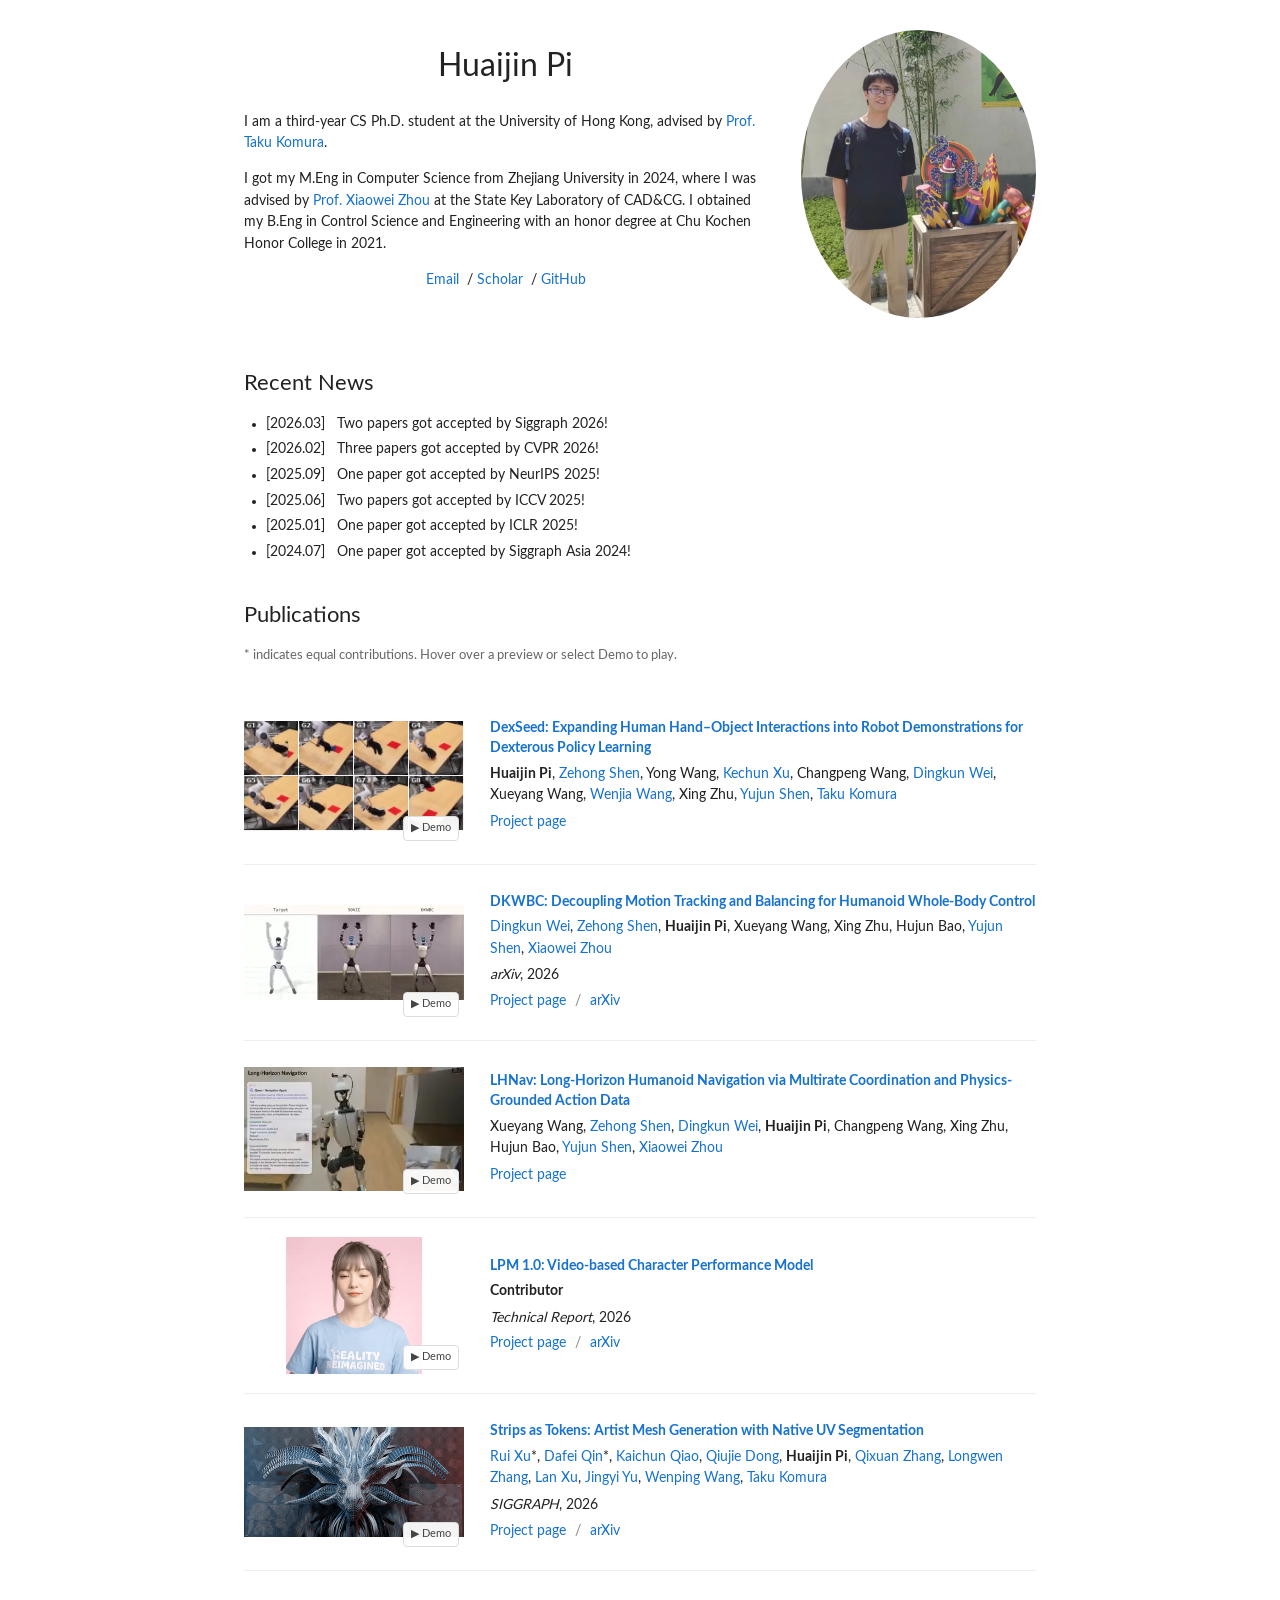
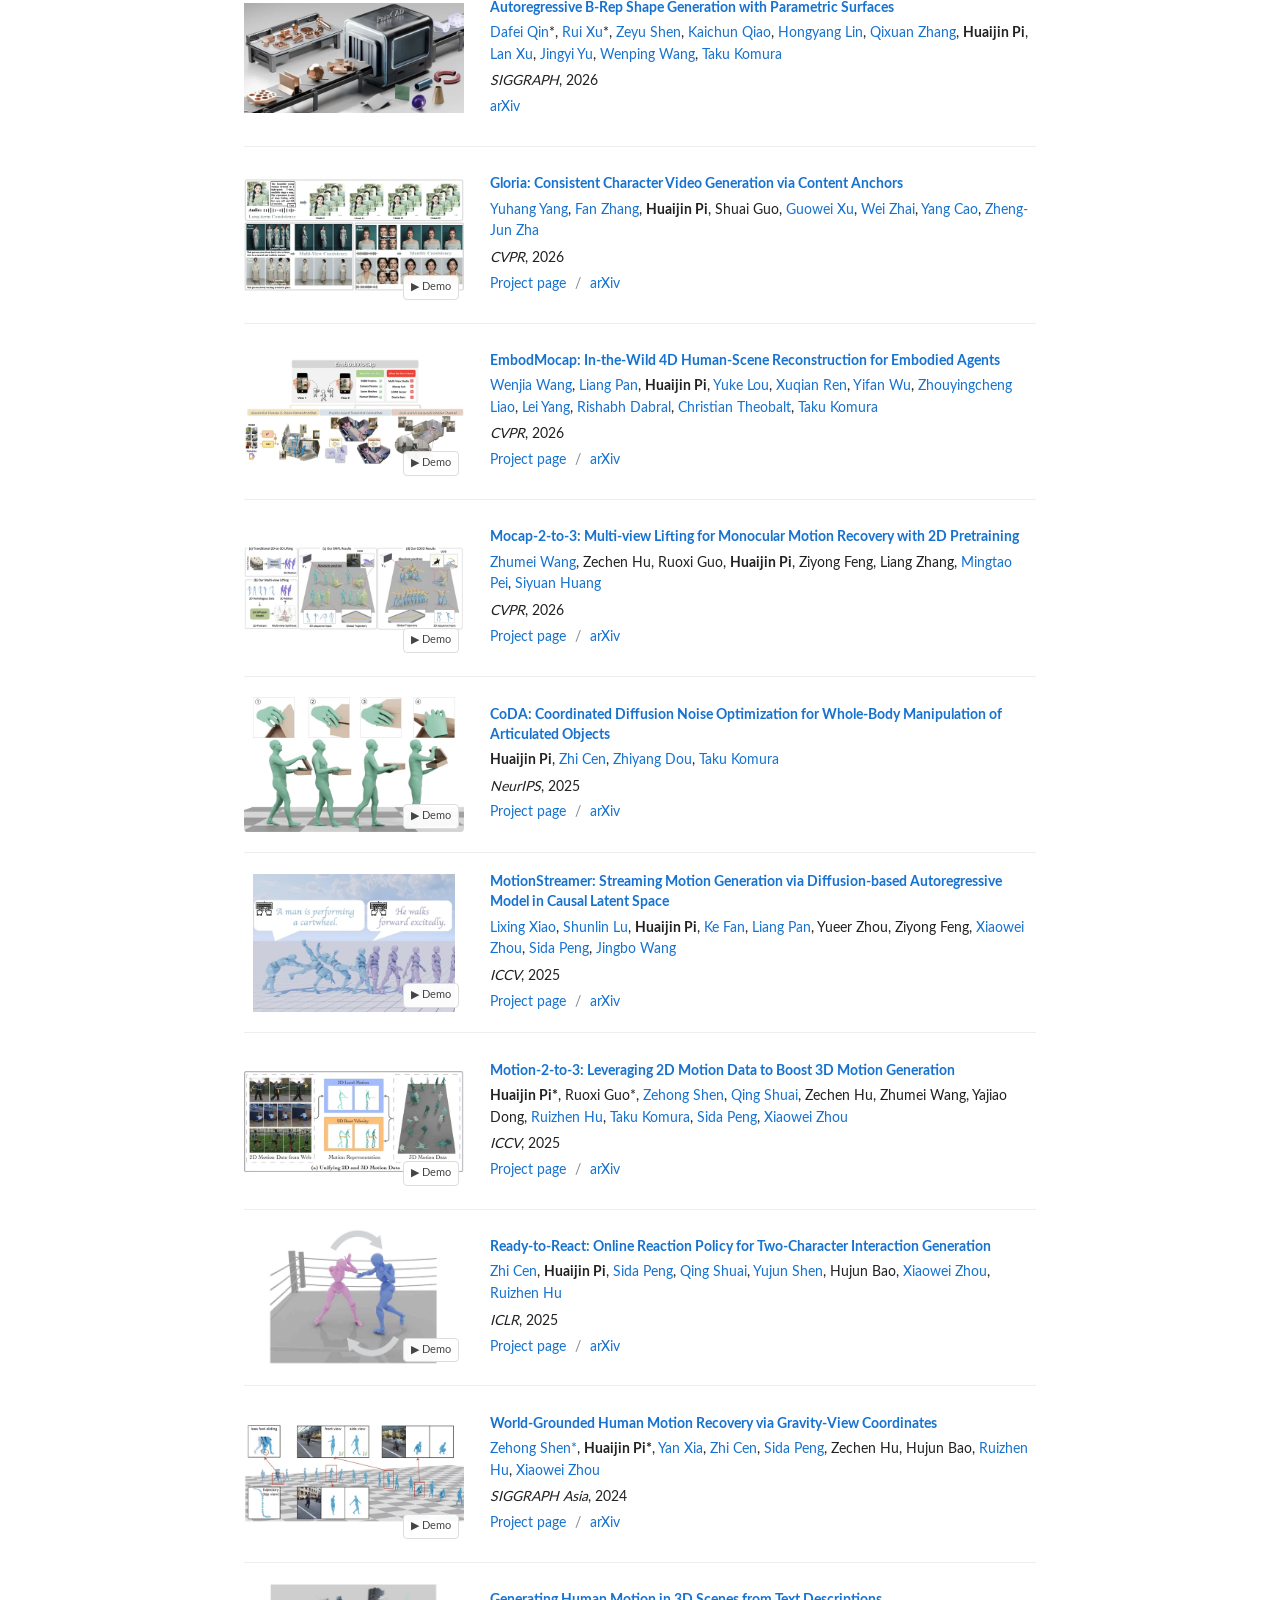
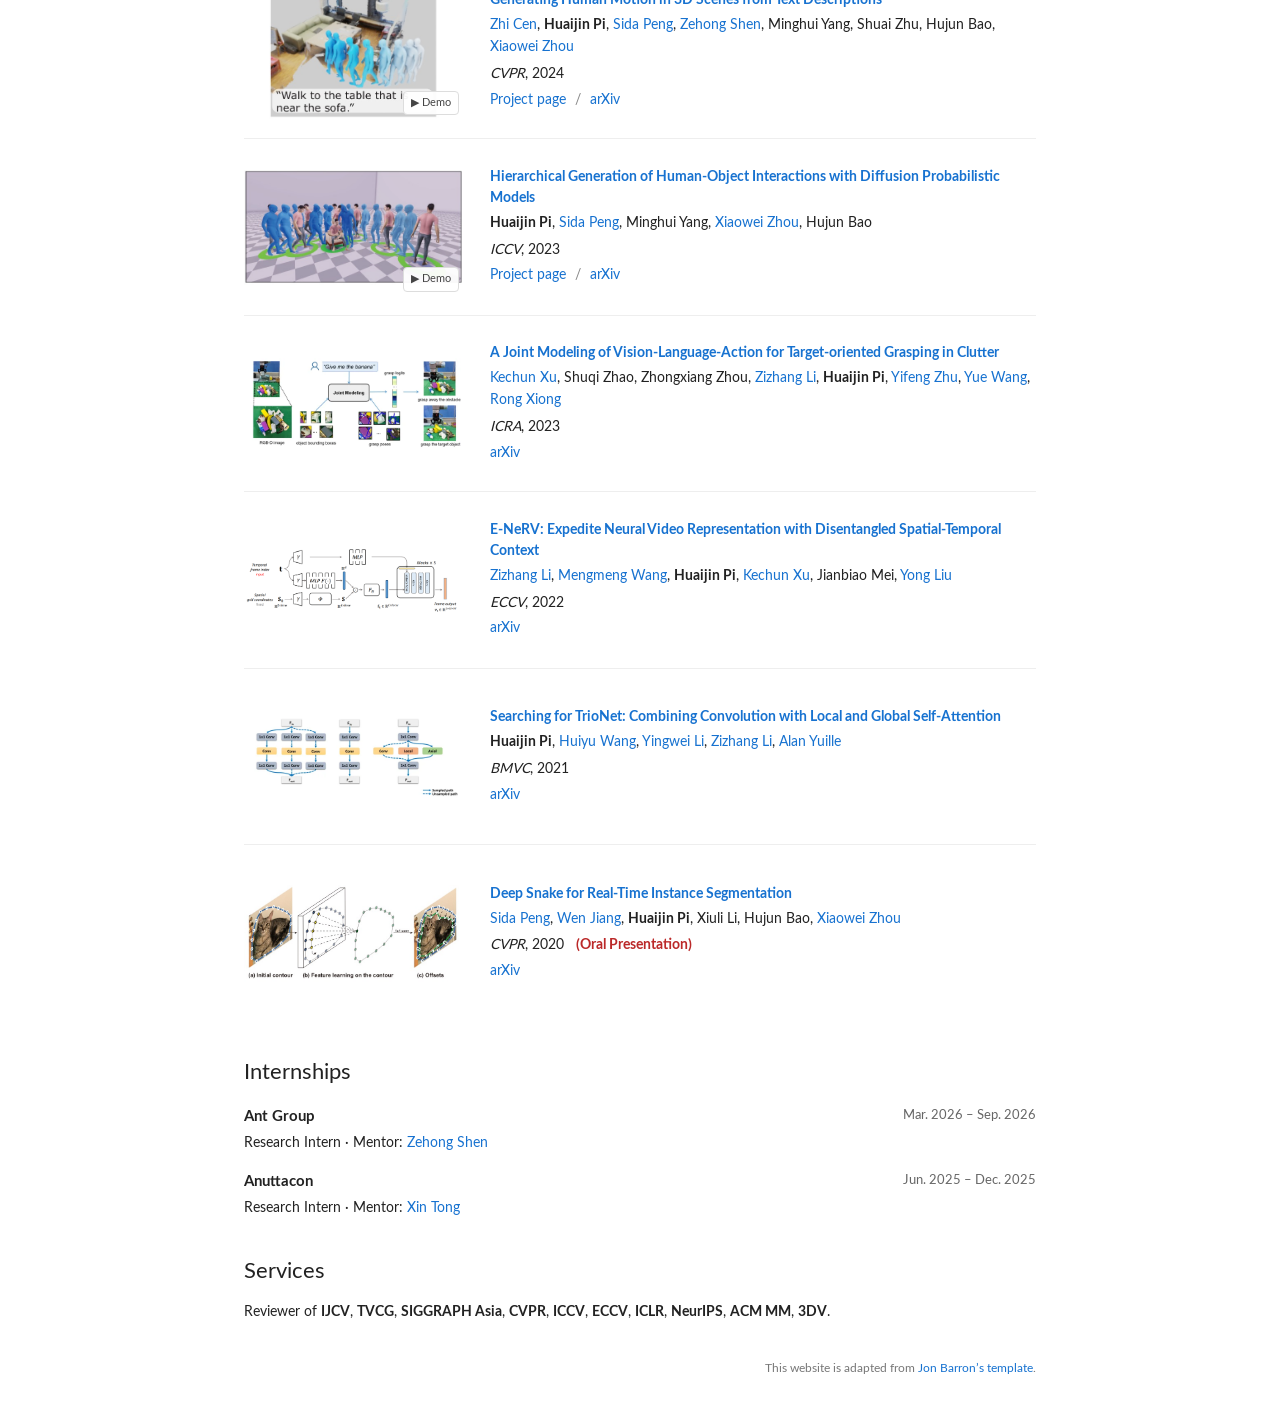
==== commit cadafc4e: "Show eight DexSeed grasp modes and simplify publication links" ====
--- a/index.html
+++ b/index.html
@@ -49,14 +49,14 @@
                             </li></ul></section>
 <section aria-labelledby="publications-title" class="home-section publications"><h2 id="publications-title">Publications</h2><p class="section-note">* indicates equal contributions. Hover over a preview or select Demo to play.</p>
 <article class="paper" id="dexseed">
-<div class="paper-media"><img alt="DexSeed: Expanding Human Hand–Object Interactions into Robot Demonstrations for Dexterous Policy Learning preview" fetchpriority="low" loading="lazy" src="images/previews/dexseed.webp"/><video aria-label="DexSeed: Expanding Human Hand–Object Interactions into Robot Demonstrations for Dexterous Policy Learning preview" data-src="images/previews/dexseed.mp4" loop="" muted="" playsinline="" preload="none"></video><button aria-label="Play demo: DexSeed: Expanding Human Hand–Object Interactions into Robot Demonstrations for Dexterous Policy Learning" aria-pressed="false" class="demo-toggle" type="button">▶ Demo</button></div>
-<div class="paper-info"><h3><a href="https://robbyant-research.github.io/DexSeed/">DexSeed: Expanding Human Hand–Object Interactions into Robot Demonstrations for Dexterous Policy Learning</a></h3><p class="paper-authors"><strong>Huaijin Pi</strong>, <a href="https://zehongs.github.io/">Zehong Shen</a>, Yong Wang, <a href="https://xukechun.github.io/">Kechun Xu</a>, Changpeng Wang, <a href="https://kune1008.github.io/">Dingkun Wei</a>, Xueyang Wang, <a href="https://wenjiawang0312.github.io/">Wenjia Wang</a>, Xing Zhu, <a href="https://shenyujun.github.io/">Yujun Shen</a>, <a href="https://i.cs.hku.hk/~taku/">Taku Komura</a></p><p class="paper-links"><a href="https://robbyant-research.github.io/DexSeed/">Project page</a> <span aria-hidden="true">/</span> <a href="https://github.com/robbyant-research/DexSeed">Code</a></p></div></article>
+<div class="paper-media"><img alt="DexSeed: eight real-robot grasp modes in a two-by-four grid" fetchpriority="low" loading="lazy" src="images/previews/dexseed.webp"/><video aria-label="DexSeed: eight real-robot grasp modes in a two-by-four grid" data-src="images/previews/dexseed.mp4" loop="" muted="" playsinline="" preload="none"></video><button aria-label="Play demo: DexSeed: Expanding Human Hand–Object Interactions into Robot Demonstrations for Dexterous Policy Learning" aria-pressed="false" class="demo-toggle" type="button">▶ Demo</button></div>
+<div class="paper-info"><h3><a href="https://robbyant-research.github.io/DexSeed/">DexSeed: Expanding Human Hand–Object Interactions into Robot Demonstrations for Dexterous Policy Learning</a></h3><p class="paper-authors"><strong>Huaijin Pi</strong>, <a href="https://zehongs.github.io/">Zehong Shen</a>, Yong Wang, <a href="https://xukechun.github.io/">Kechun Xu</a>, Changpeng Wang, <a href="https://kune1008.github.io/">Dingkun Wei</a>, Xueyang Wang, <a href="https://wenjiawang0312.github.io/">Wenjia Wang</a>, Xing Zhu, <a href="https://shenyujun.github.io/">Yujun Shen</a>, <a href="https://i.cs.hku.hk/~taku/">Taku Komura</a></p><p class="paper-links"><a href="https://robbyant-research.github.io/DexSeed/">Project page</a></p></div></article>
 <article class="paper" id="dkwbc">
 <div class="paper-media"><img alt="DKWBC real-robot motion tracking comparison preview" loading="lazy" src="images/previews/dkwbc.webp"/><video aria-label="DKWBC real-robot motion tracking comparison preview" data-src="images/previews/dkwbc.mp4" loop="" muted="" playsinline="" preload="none"></video><button aria-label="Play demo: DKWBC" aria-pressed="false" class="demo-toggle" type="button">▶ Demo</button></div>
-<div class="paper-info"><h3><a href="https://robbyant-research.github.io/DKWBC/">DKWBC: Decoupling Motion Tracking and Balancing for Humanoid Whole-Body Control</a></h3><p class="paper-authors"><a href="https://kune1008.github.io/">Dingkun Wei</a>, <a href="https://zehongs.github.io/">Zehong Shen</a>, <strong>Huaijin Pi</strong>, Xueyang Wang, Xing Zhu, Hujun Bao, <a href="https://shenyujun.github.io/">Yujun Shen</a>, <a href="https://www.xzhou.me/">Xiaowei Zhou</a></p><p class="paper-venue"><em>arXiv</em>, 2026</p><p class="paper-links"><a href="https://robbyant-research.github.io/DKWBC/">Project page</a> <span aria-hidden="true">/</span> <a href="https://arxiv.org/abs/2611.09605">arXiv</a> <span aria-hidden="true">/</span> <a href="https://github.com/robbyant-research/DKWBC">Code</a></p></div></article>
+<div class="paper-info"><h3><a href="https://robbyant-research.github.io/DKWBC/">DKWBC: Decoupling Motion Tracking and Balancing for Humanoid Whole-Body Control</a></h3><p class="paper-authors"><a href="https://kune1008.github.io/">Dingkun Wei</a>, <a href="https://zehongs.github.io/">Zehong Shen</a>, <strong>Huaijin Pi</strong>, Xueyang Wang, Xing Zhu, Hujun Bao, <a href="https://shenyujun.github.io/">Yujun Shen</a>, <a href="https://www.xzhou.me/">Xiaowei Zhou</a></p><p class="paper-venue"><em>arXiv</em>, 2026</p><p class="paper-links"><a href="https://robbyant-research.github.io/DKWBC/">Project page</a> <span aria-hidden="true">/</span> <a href="https://arxiv.org/abs/2611.09605">arXiv</a></p></div></article>
 <article class="paper" id="lhnav">
-<div class="paper-media"><img alt="LHNav long-horizon real-robot navigation preview" loading="lazy" src="images/previews/lhnav.webp"/><video aria-label="LHNav full navigation demo preview at 3× speed" data-src="images/previews/lhnav.mp4" loop="" muted="" playsinline="" preload="none"></video><button aria-label="Play demo: LHNav" aria-pressed="false" class="demo-toggle" type="button">▶ Demo</button></div>
-<div class="paper-info"><h3><a href="https://robbyant-research.github.io/LHNav/">LHNav: Long-Horizon Humanoid Navigation via Multirate Coordination and Physics-Grounded Action Data</a></h3><p class="paper-authors">Xueyang Wang, <a href="https://zehongs.github.io/">Zehong Shen</a>, <a href="https://kune1008.github.io/">Dingkun Wei</a>, <strong>Huaijin Pi</strong>, Changpeng Wang, Xing Zhu, Hujun Bao, <a href="https://shenyujun.github.io/">Yujun Shen</a>, <a href="https://www.xzhou.me/">Xiaowei Zhou</a></p><p class="paper-links"><a href="https://robbyant-research.github.io/LHNav/">Project page</a> <span aria-label="Preview playback speed">3× preview</span></p></div></article>
+<div class="paper-media"><img alt="LHNav long-horizon real-robot navigation preview" loading="lazy" src="images/previews/lhnav.webp"/><video aria-label="LHNav long-horizon real-robot navigation preview" data-src="images/previews/lhnav.mp4" loop="" muted="" playsinline="" preload="none"></video><button aria-label="Play demo: LHNav" aria-pressed="false" class="demo-toggle" type="button">▶ Demo</button></div>
+<div class="paper-info"><h3><a href="https://robbyant-research.github.io/LHNav/">LHNav: Long-Horizon Humanoid Navigation via Multirate Coordination and Physics-Grounded Action Data</a></h3><p class="paper-authors">Xueyang Wang, <a href="https://zehongs.github.io/">Zehong Shen</a>, <a href="https://kune1008.github.io/">Dingkun Wei</a>, <strong>Huaijin Pi</strong>, Changpeng Wang, Xing Zhu, Hujun Bao, <a href="https://shenyujun.github.io/">Yujun Shen</a>, <a href="https://www.xzhou.me/">Xiaowei Zhou</a></p><p class="paper-links"><a href="https://robbyant-research.github.io/LHNav/">Project page</a></p></div></article>
 <article class="paper"><div class="paper-media"><img alt="LPM 1.0: Video-based Character Performance Model preview" loading="lazy" src="images/previews/lpm.jpg"/><video aria-label="LPM 1.0: Video-based Character Performance Model preview" data-src="images/previews/lpm.mp4" loop="" muted="" playsinline="" preload="none"></video><button aria-label="Play demo: LPM 1.0: Video-based Character Performance Model" aria-pressed="false" class="demo-toggle" type="button">▶ Demo</button></div><div class="paper-info"><h3><a href="https://large-performance-model.github.io/">LPM 1.0: Video-based Character Performance Model</a></h3><p class="paper-authors"><strong>Contributor</strong></p><p class="paper-venue"><em>Technical Report</em>, 2026</p><p class="paper-links"><a href="https://large-performance-model.github.io/">Project page</a> <span aria-hidden="true">/</span> <a href="https://arxiv.org/abs/2604.07823">arXiv</a></p></div></article>
 <article class="paper"><div class="paper-media"><img alt="Strips as Tokens: Artist Mesh Generation with Native UV Segmentation preview" loading="lazy" src="images/previews/sato.jpg"/><video aria-label="Strips as Tokens: Artist Mesh Generation with Native UV Segmentation preview" data-src="images/previews/sato.mp4" loop="" muted="" playsinline="" preload="none"></video><button aria-label="Play demo: Strips as Tokens: Artist Mesh Generation with Native UV Segmentation" aria-pressed="false" class="demo-toggle" type="button">▶ Demo</button></div><div class="paper-info"><h3><a href="https://ruixu.me/html/SATO/index.html">Strips as Tokens: Artist Mesh Generation with Native UV Segmentation</a></h3><p class="paper-authors"><a href="https://ruixu.me/">Rui Xu</a>*,
           <a href="https://dafei-qin.github.io/">Dafei Qin</a>*,
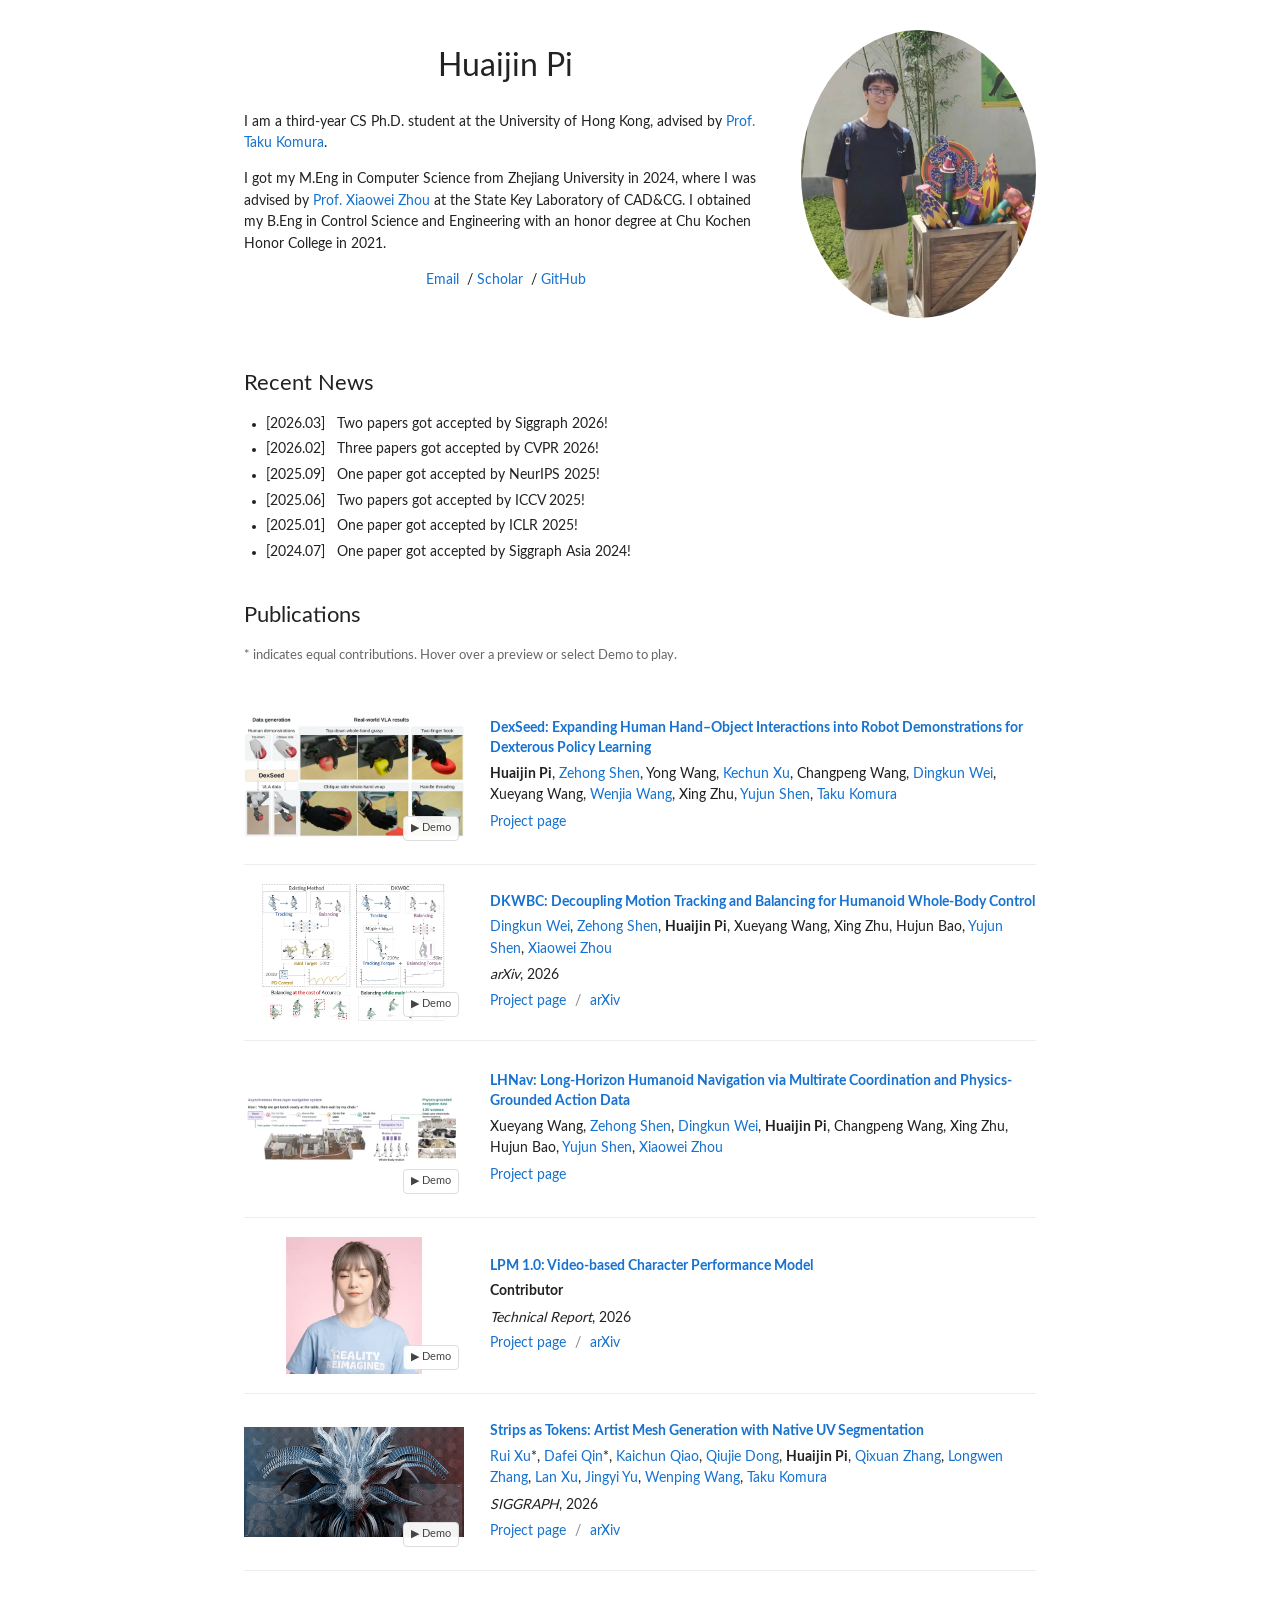
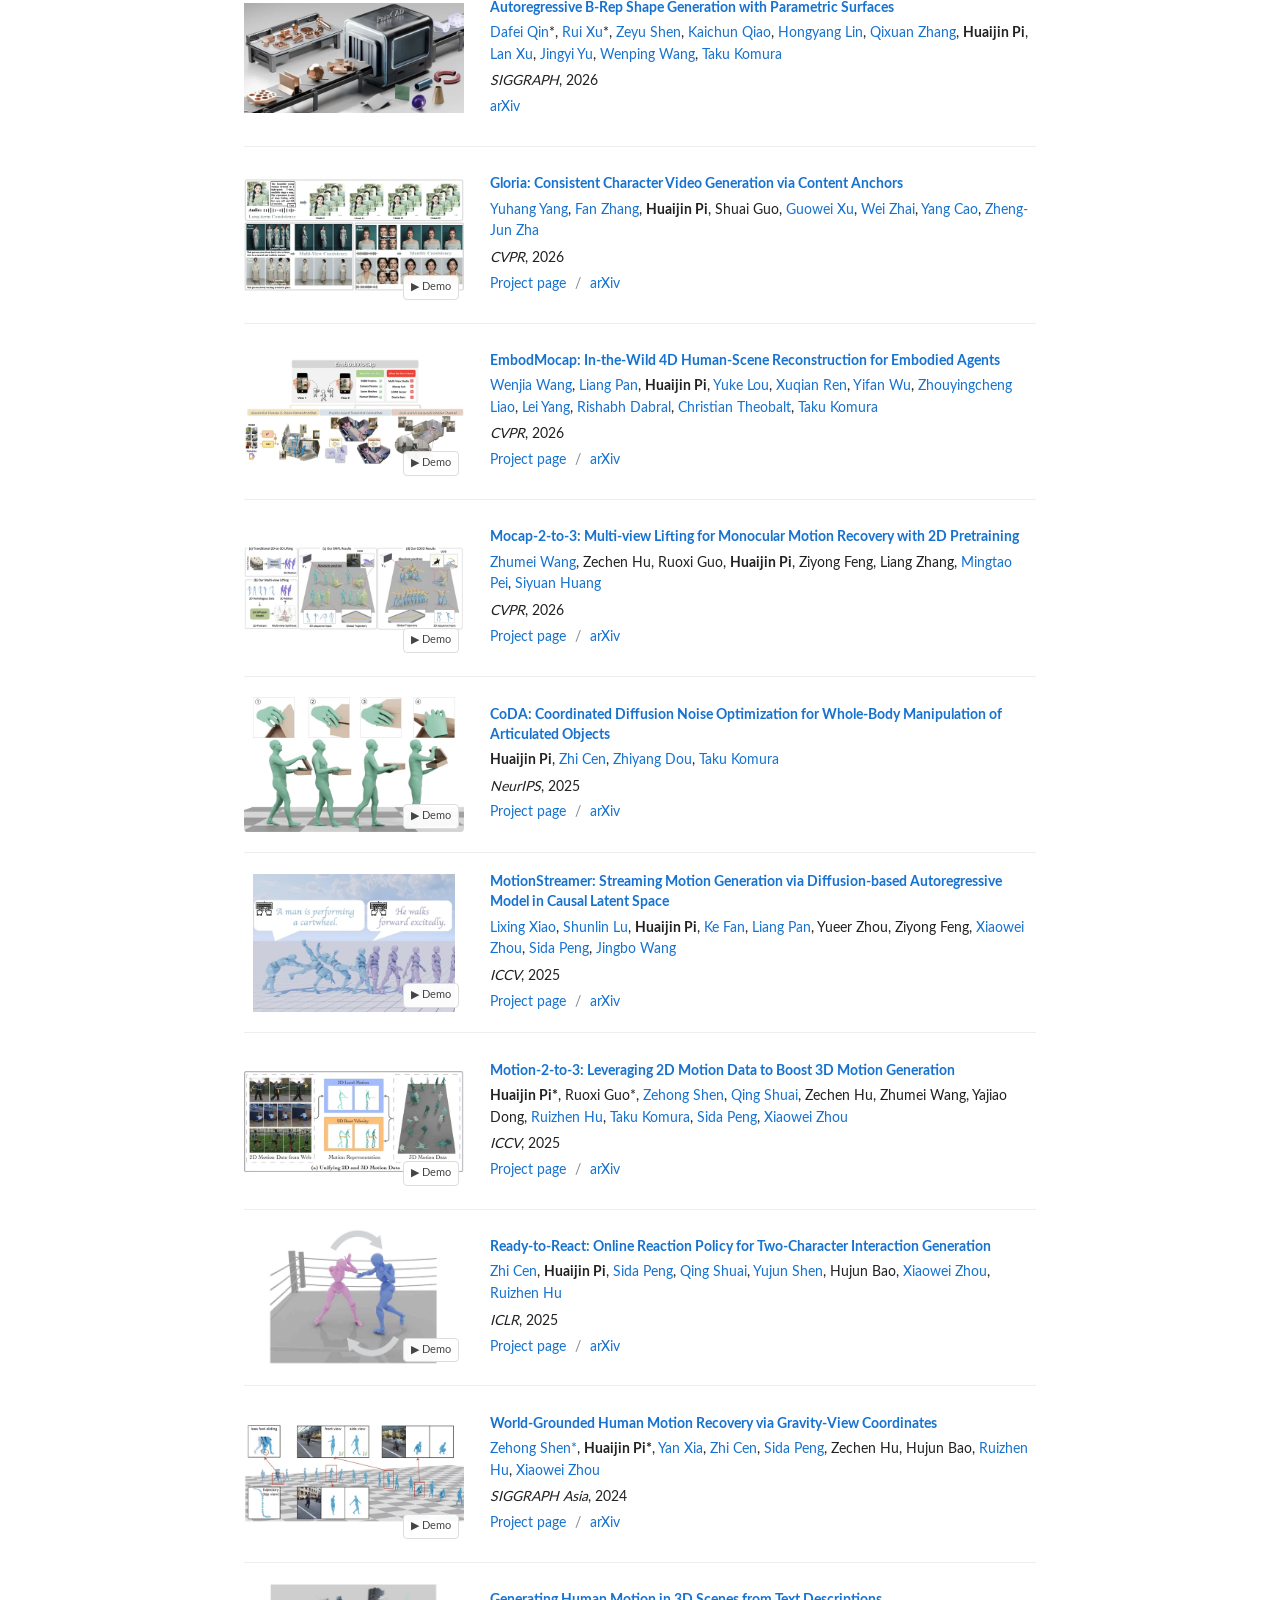
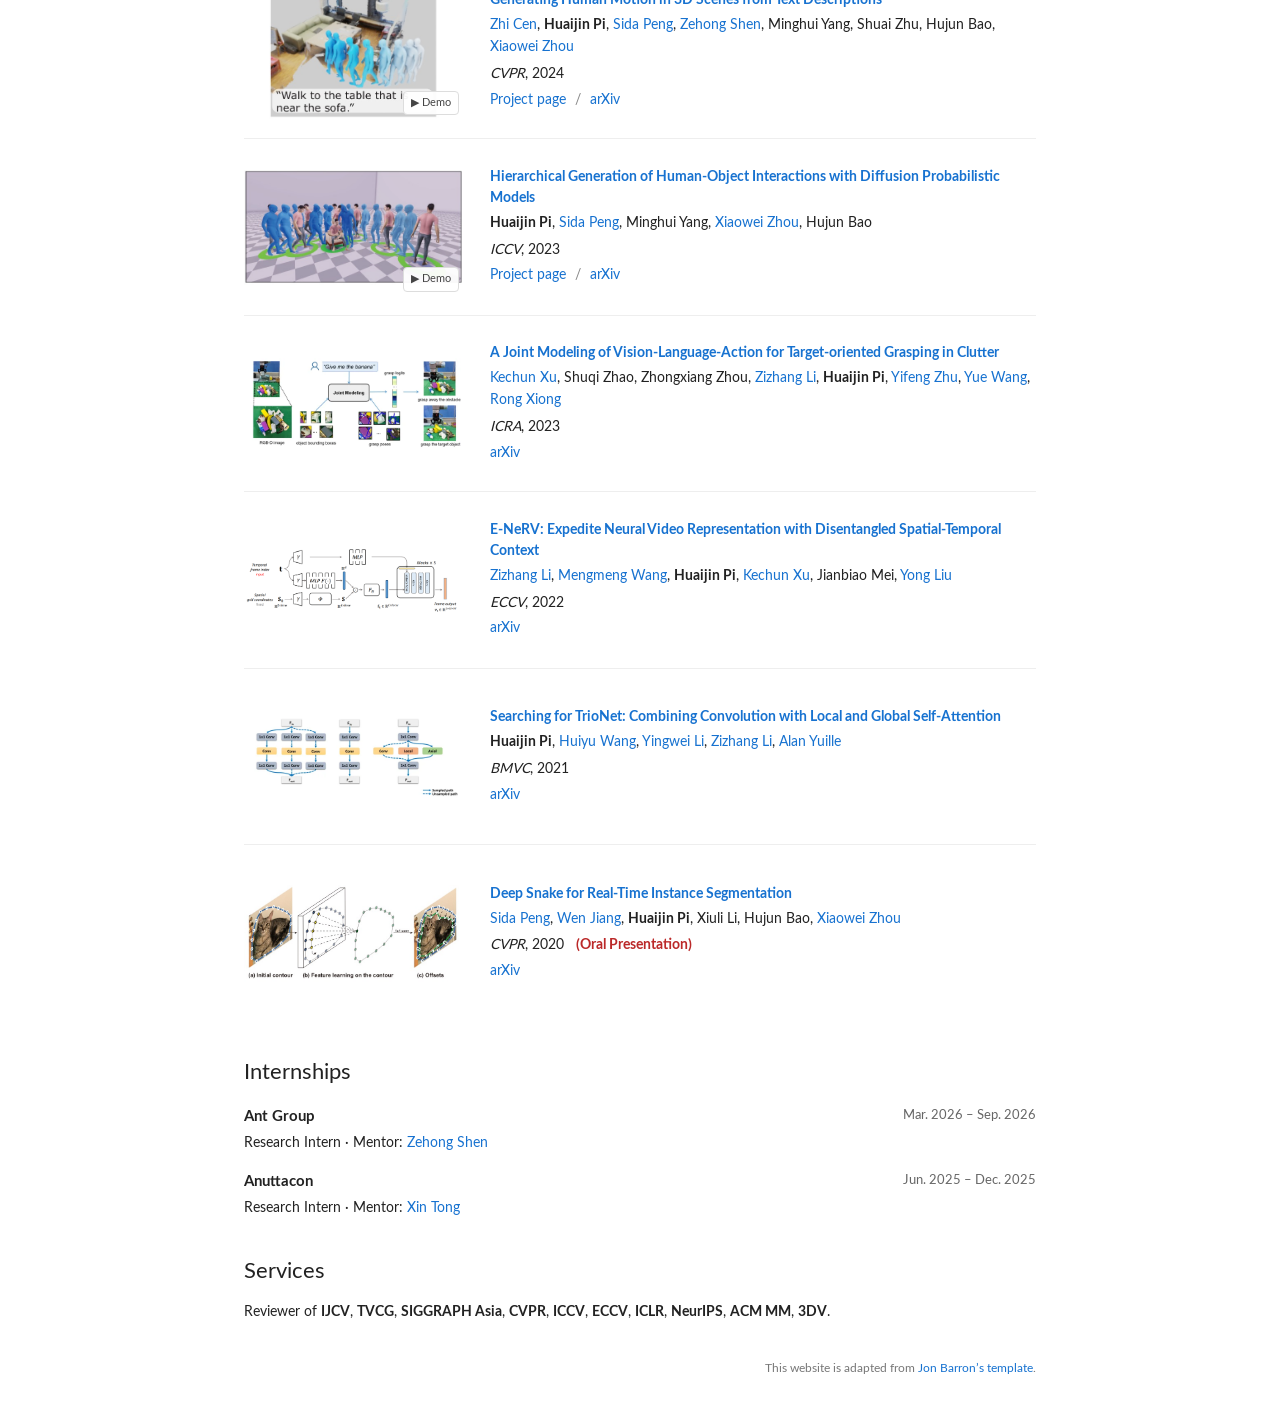
==== commit d319eb33: "Use paper teasers for homepage demo covers" ====
--- a/index.html
+++ b/index.html
@@ -49,13 +49,13 @@
                             </li></ul></section>
 <section aria-labelledby="publications-title" class="home-section publications"><h2 id="publications-title">Publications</h2><p class="section-note">* indicates equal contributions. Hover over a preview or select Demo to play.</p>
 <article class="paper" id="dexseed">
-<div class="paper-media"><img alt="DexSeed: eight real-robot grasp modes in a two-by-four grid" fetchpriority="low" loading="lazy" src="images/previews/dexseed.webp"/><video aria-label="DexSeed: eight real-robot grasp modes in a two-by-four grid" data-src="images/previews/dexseed.mp4" loop="" muted="" playsinline="" preload="none"></video><button aria-label="Play demo: DexSeed: Expanding Human Hand–Object Interactions into Robot Demonstrations for Dexterous Policy Learning" aria-pressed="false" class="demo-toggle" type="button">▶ Demo</button></div>
+<div class="paper-media"><img alt="DexSeed teaser: human demonstrations, generated VLA data, and real-world grasping results" fetchpriority="low" loading="lazy" src="images/previews/dexseed.webp"/><video aria-label="DexSeed: eight real-robot grasp modes in a two-by-four grid" data-src="images/previews/dexseed.mp4" loop="" muted="" playsinline="" preload="none"></video><button aria-label="Play demo: DexSeed: Expanding Human Hand–Object Interactions into Robot Demonstrations for Dexterous Policy Learning" aria-pressed="false" class="demo-toggle" type="button">▶ Demo</button></div>
 <div class="paper-info"><h3><a href="https://robbyant-research.github.io/DexSeed/">DexSeed: Expanding Human Hand–Object Interactions into Robot Demonstrations for Dexterous Policy Learning</a></h3><p class="paper-authors"><strong>Huaijin Pi</strong>, <a href="https://zehongs.github.io/">Zehong Shen</a>, Yong Wang, <a href="https://xukechun.github.io/">Kechun Xu</a>, Changpeng Wang, <a href="https://kune1008.github.io/">Dingkun Wei</a>, Xueyang Wang, <a href="https://wenjiawang0312.github.io/">Wenjia Wang</a>, Xing Zhu, <a href="https://shenyujun.github.io/">Yujun Shen</a>, <a href="https://i.cs.hku.hk/~taku/">Taku Komura</a></p><p class="paper-links"><a href="https://robbyant-research.github.io/DexSeed/">Project page</a></p></div></article>
 <article class="paper" id="dkwbc">
-<div class="paper-media"><img alt="DKWBC real-robot motion tracking comparison preview" loading="lazy" src="images/previews/dkwbc.webp"/><video aria-label="DKWBC real-robot motion tracking comparison preview" data-src="images/previews/dkwbc.mp4" loop="" muted="" playsinline="" preload="none"></video><button aria-label="Play demo: DKWBC" aria-pressed="false" class="demo-toggle" type="button">▶ Demo</button></div>
+<div class="paper-media"><img alt="DKWBC teaser: decoupling motion tracking and balancing" loading="lazy" src="images/previews/dkwbc.webp"/><video aria-label="DKWBC real-robot motion tracking comparison preview" data-src="images/previews/dkwbc.mp4" loop="" muted="" playsinline="" preload="none"></video><button aria-label="Play demo: DKWBC" aria-pressed="false" class="demo-toggle" type="button">▶ Demo</button></div>
 <div class="paper-info"><h3><a href="https://robbyant-research.github.io/DKWBC/">DKWBC: Decoupling Motion Tracking and Balancing for Humanoid Whole-Body Control</a></h3><p class="paper-authors"><a href="https://kune1008.github.io/">Dingkun Wei</a>, <a href="https://zehongs.github.io/">Zehong Shen</a>, <strong>Huaijin Pi</strong>, Xueyang Wang, Xing Zhu, Hujun Bao, <a href="https://shenyujun.github.io/">Yujun Shen</a>, <a href="https://www.xzhou.me/">Xiaowei Zhou</a></p><p class="paper-venue"><em>arXiv</em>, 2026</p><p class="paper-links"><a href="https://robbyant-research.github.io/DKWBC/">Project page</a> <span aria-hidden="true">/</span> <a href="https://arxiv.org/abs/2611.09605">arXiv</a></p></div></article>
 <article class="paper" id="lhnav">
-<div class="paper-media"><img alt="LHNav long-horizon real-robot navigation preview" loading="lazy" src="images/previews/lhnav.webp"/><video aria-label="LHNav long-horizon real-robot navigation preview" data-src="images/previews/lhnav.mp4" loop="" muted="" playsinline="" preload="none"></video><button aria-label="Play demo: LHNav" aria-pressed="false" class="demo-toggle" type="button">▶ Demo</button></div>
+<div class="paper-media"><img alt="LHNav teaser: three-layer navigation and physics-grounded navigation data" loading="lazy" src="images/previews/lhnav.webp"/><video aria-label="LHNav long-horizon real-robot navigation preview" data-src="images/previews/lhnav.mp4" loop="" muted="" playsinline="" preload="none"></video><button aria-label="Play demo: LHNav" aria-pressed="false" class="demo-toggle" type="button">▶ Demo</button></div>
 <div class="paper-info"><h3><a href="https://robbyant-research.github.io/LHNav/">LHNav: Long-Horizon Humanoid Navigation via Multirate Coordination and Physics-Grounded Action Data</a></h3><p class="paper-authors">Xueyang Wang, <a href="https://zehongs.github.io/">Zehong Shen</a>, <a href="https://kune1008.github.io/">Dingkun Wei</a>, <strong>Huaijin Pi</strong>, Changpeng Wang, Xing Zhu, Hujun Bao, <a href="https://shenyujun.github.io/">Yujun Shen</a>, <a href="https://www.xzhou.me/">Xiaowei Zhou</a></p><p class="paper-links"><a href="https://robbyant-research.github.io/LHNav/">Project page</a></p></div></article>
 <article class="paper"><div class="paper-media"><img alt="LPM 1.0: Video-based Character Performance Model preview" loading="lazy" src="images/previews/lpm.jpg"/><video aria-label="LPM 1.0: Video-based Character Performance Model preview" data-src="images/previews/lpm.mp4" loop="" muted="" playsinline="" preload="none"></video><button aria-label="Play demo: LPM 1.0: Video-based Character Performance Model" aria-pressed="false" class="demo-toggle" type="button">▶ Demo</button></div><div class="paper-info"><h3><a href="https://large-performance-model.github.io/">LPM 1.0: Video-based Character Performance Model</a></h3><p class="paper-authors"><strong>Contributor</strong></p><p class="paper-venue"><em>Technical Report</em>, 2026</p><p class="paper-links"><a href="https://large-performance-model.github.io/">Project page</a> <span aria-hidden="true">/</span> <a href="https://arxiv.org/abs/2604.07823">arXiv</a></p></div></article>
 <article class="paper"><div class="paper-media"><img alt="Strips as Tokens: Artist Mesh Generation with Native UV Segmentation preview" loading="lazy" src="images/previews/sato.jpg"/><video aria-label="Strips as Tokens: Artist Mesh Generation with Native UV Segmentation preview" data-src="images/previews/sato.mp4" loop="" muted="" playsinline="" preload="none"></video><button aria-label="Play demo: Strips as Tokens: Artist Mesh Generation with Native UV Segmentation" aria-pressed="false" class="demo-toggle" type="button">▶ Demo</button></div><div class="paper-info"><h3><a href="https://ruixu.me/html/SATO/index.html">Strips as Tokens: Artist Mesh Generation with Native UV Segmentation</a></h3><p class="paper-authors"><a href="https://ruixu.me/">Rui Xu</a>*,
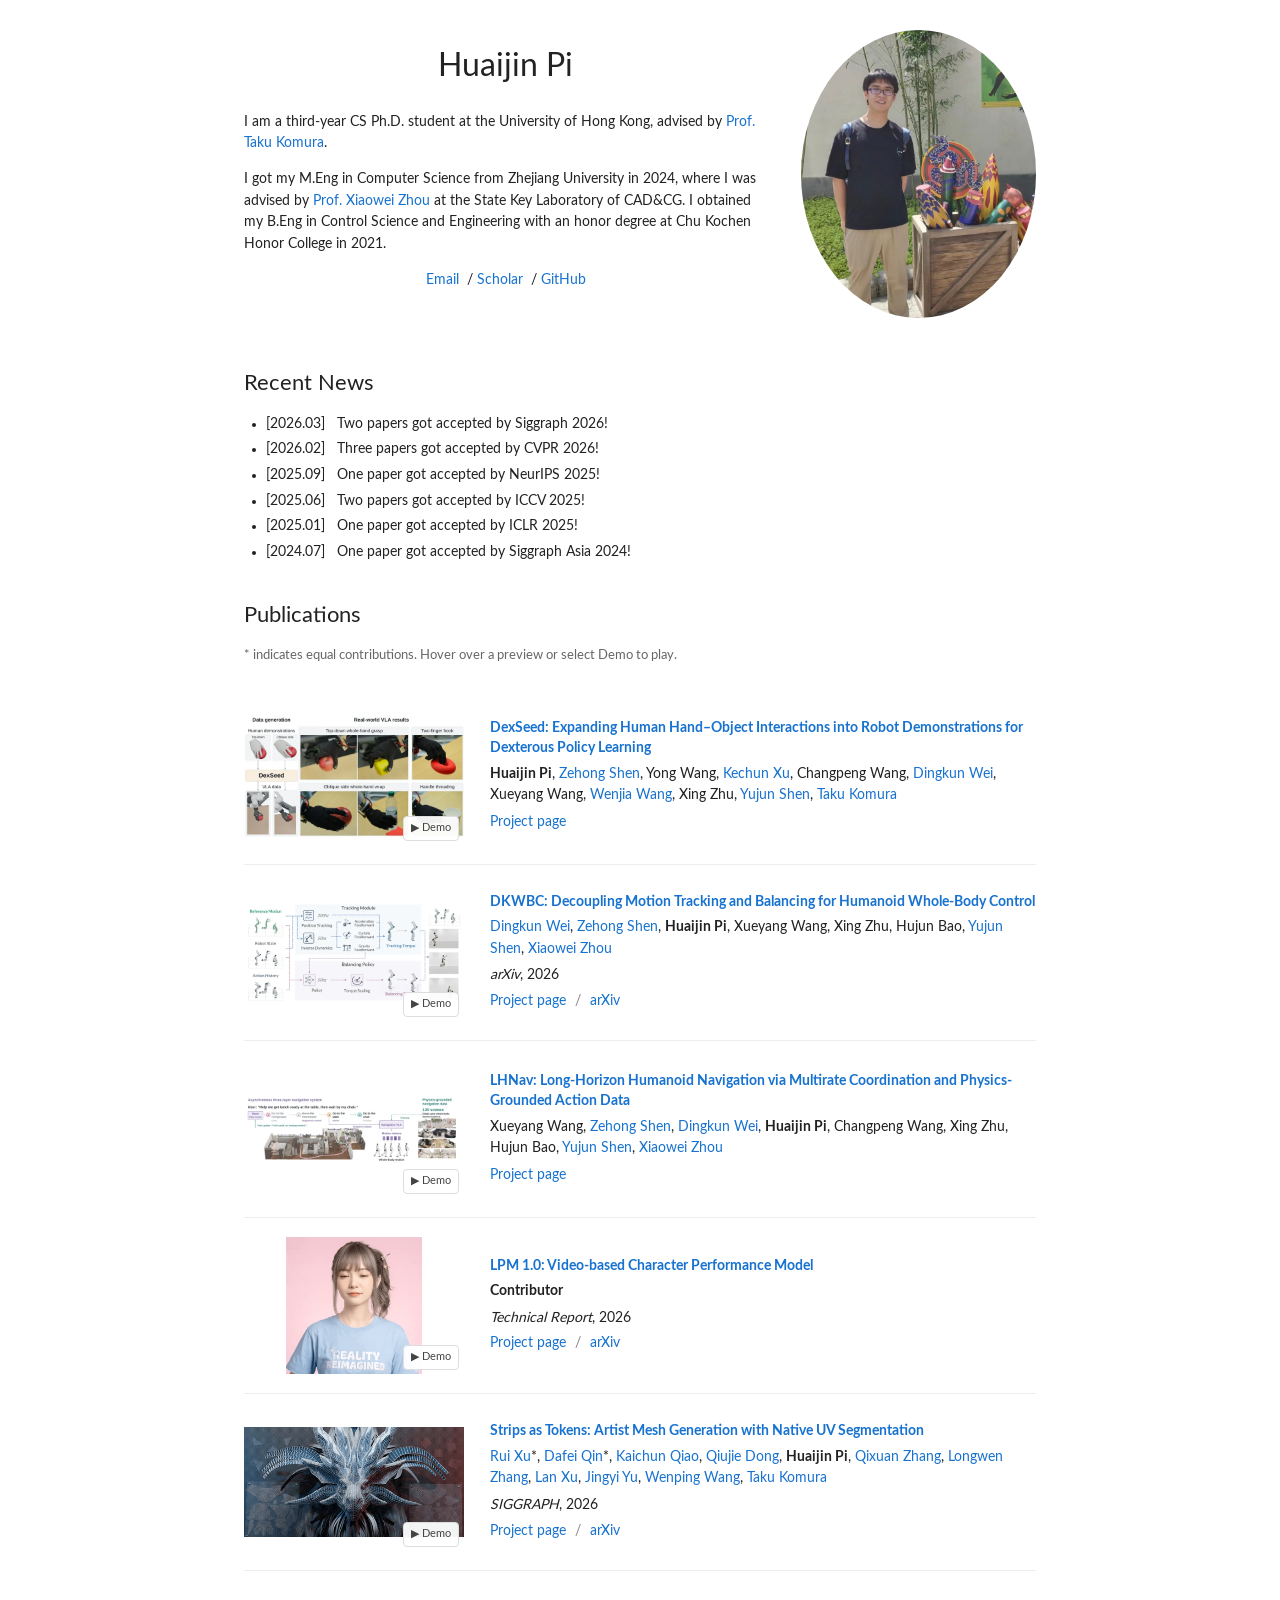
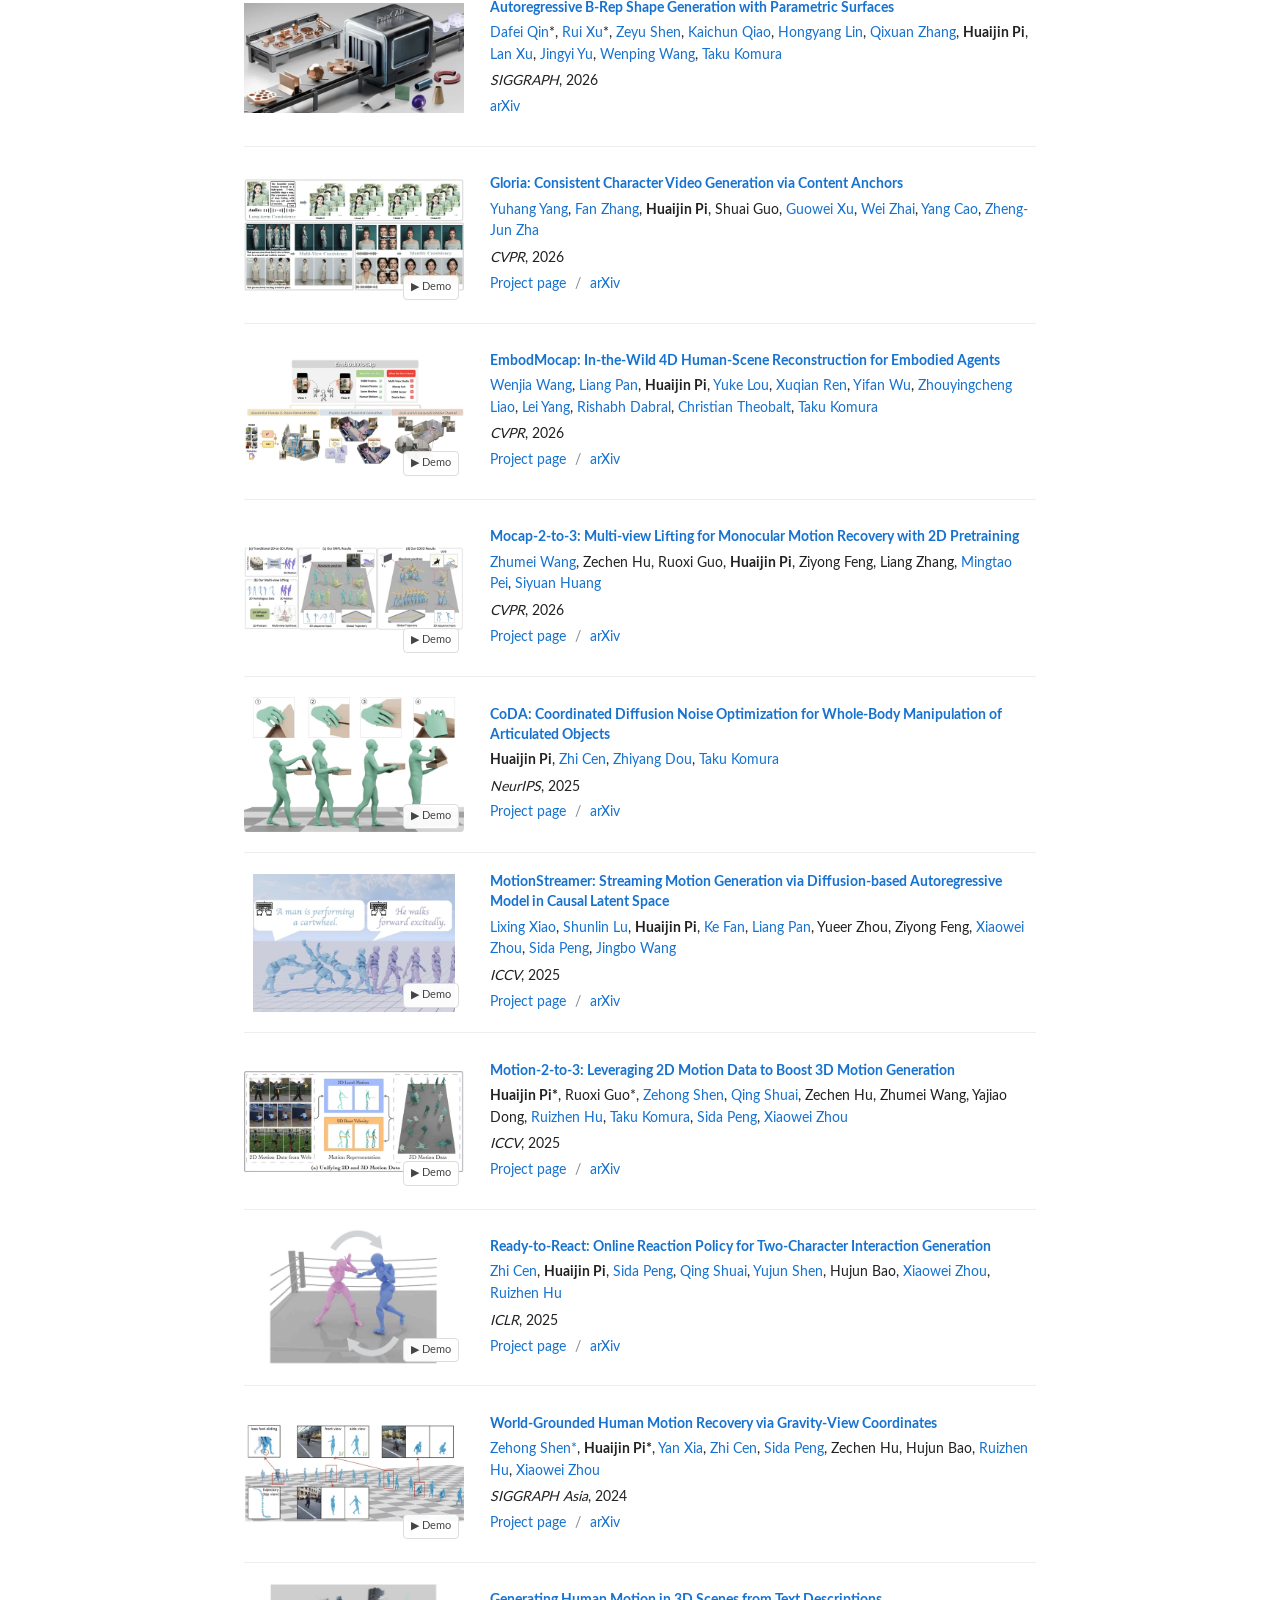
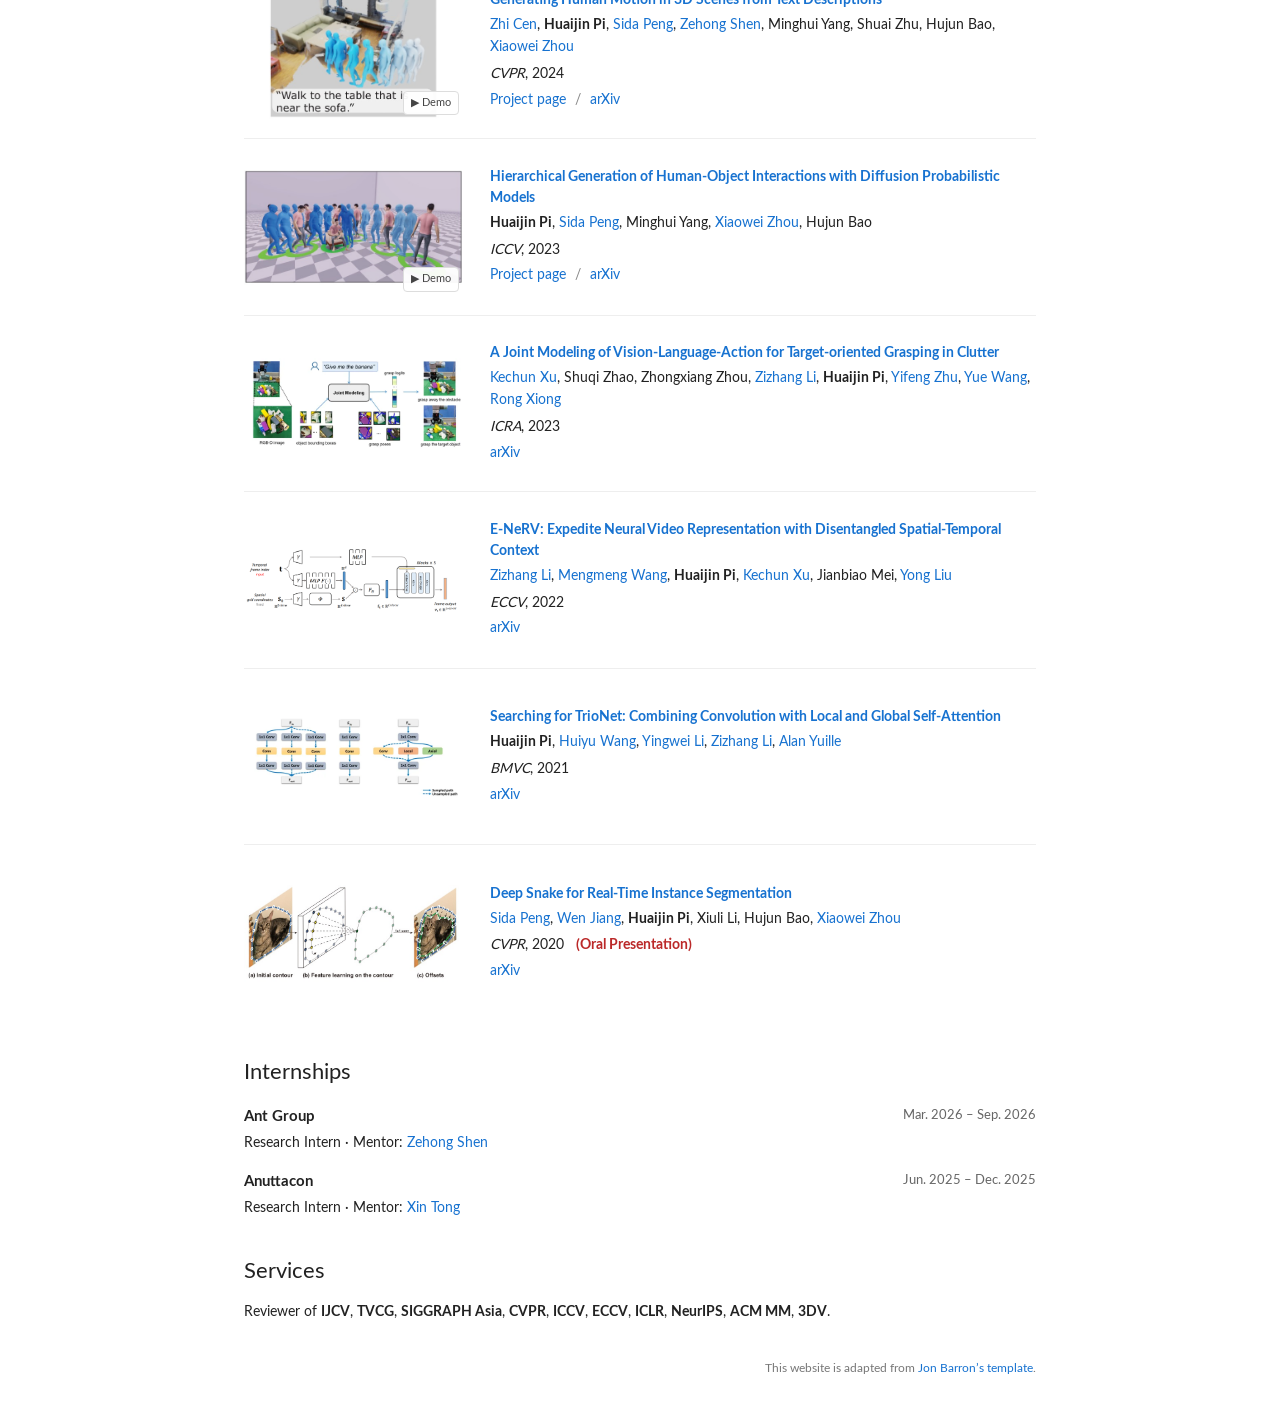
==== commit 08416de7: "Use DKWBC pipeline figure as publication cover" ====
--- a/index.html
+++ b/index.html
@@ -52,7 +52,7 @@
 <div class="paper-media"><img alt="DexSeed teaser: human demonstrations, generated VLA data, and real-world grasping results" fetchpriority="low" loading="lazy" src="images/previews/dexseed.webp"/><video aria-label="DexSeed: eight real-robot grasp modes in a two-by-four grid" data-src="images/previews/dexseed.mp4" loop="" muted="" playsinline="" preload="none"></video><button aria-label="Play demo: DexSeed: Expanding Human Hand–Object Interactions into Robot Demonstrations for Dexterous Policy Learning" aria-pressed="false" class="demo-toggle" type="button">▶ Demo</button></div>
 <div class="paper-info"><h3><a href="https://robbyant-research.github.io/DexSeed/">DexSeed: Expanding Human Hand–Object Interactions into Robot Demonstrations for Dexterous Policy Learning</a></h3><p class="paper-authors"><strong>Huaijin Pi</strong>, <a href="https://zehongs.github.io/">Zehong Shen</a>, Yong Wang, <a href="https://xukechun.github.io/">Kechun Xu</a>, Changpeng Wang, <a href="https://kune1008.github.io/">Dingkun Wei</a>, Xueyang Wang, <a href="https://wenjiawang0312.github.io/">Wenjia Wang</a>, Xing Zhu, <a href="https://shenyujun.github.io/">Yujun Shen</a>, <a href="https://i.cs.hku.hk/~taku/">Taku Komura</a></p><p class="paper-links"><a href="https://robbyant-research.github.io/DexSeed/">Project page</a></p></div></article>
 <article class="paper" id="dkwbc">
-<div class="paper-media"><img alt="DKWBC teaser: decoupling motion tracking and balancing" loading="lazy" src="images/previews/dkwbc.webp"/><video aria-label="DKWBC real-robot motion tracking comparison preview" data-src="images/previews/dkwbc.mp4" loop="" muted="" playsinline="" preload="none"></video><button aria-label="Play demo: DKWBC" aria-pressed="false" class="demo-toggle" type="button">▶ Demo</button></div>
+<div class="paper-media"><img alt="DKWBC pipeline: tracking module and balancing policy" loading="lazy" src="images/previews/dkwbc.webp"/><video aria-label="DKWBC real-robot motion tracking comparison preview" data-src="images/previews/dkwbc.mp4" loop="" muted="" playsinline="" preload="none"></video><button aria-label="Play demo: DKWBC" aria-pressed="false" class="demo-toggle" type="button">▶ Demo</button></div>
 <div class="paper-info"><h3><a href="https://robbyant-research.github.io/DKWBC/">DKWBC: Decoupling Motion Tracking and Balancing for Humanoid Whole-Body Control</a></h3><p class="paper-authors"><a href="https://kune1008.github.io/">Dingkun Wei</a>, <a href="https://zehongs.github.io/">Zehong Shen</a>, <strong>Huaijin Pi</strong>, Xueyang Wang, Xing Zhu, Hujun Bao, <a href="https://shenyujun.github.io/">Yujun Shen</a>, <a href="https://www.xzhou.me/">Xiaowei Zhou</a></p><p class="paper-venue"><em>arXiv</em>, 2026</p><p class="paper-links"><a href="https://robbyant-research.github.io/DKWBC/">Project page</a> <span aria-hidden="true">/</span> <a href="https://arxiv.org/abs/2611.09605">arXiv</a></p></div></article>
 <article class="paper" id="lhnav">
 <div class="paper-media"><img alt="LHNav teaser: three-layer navigation and physics-grounded navigation data" loading="lazy" src="images/previews/lhnav.webp"/><video aria-label="LHNav long-horizon real-robot navigation preview" data-src="images/previews/lhnav.mp4" loop="" muted="" playsinline="" preload="none"></video><button aria-label="Play demo: LHNav" aria-pressed="false" class="demo-toggle" type="button">▶ Demo</button></div>
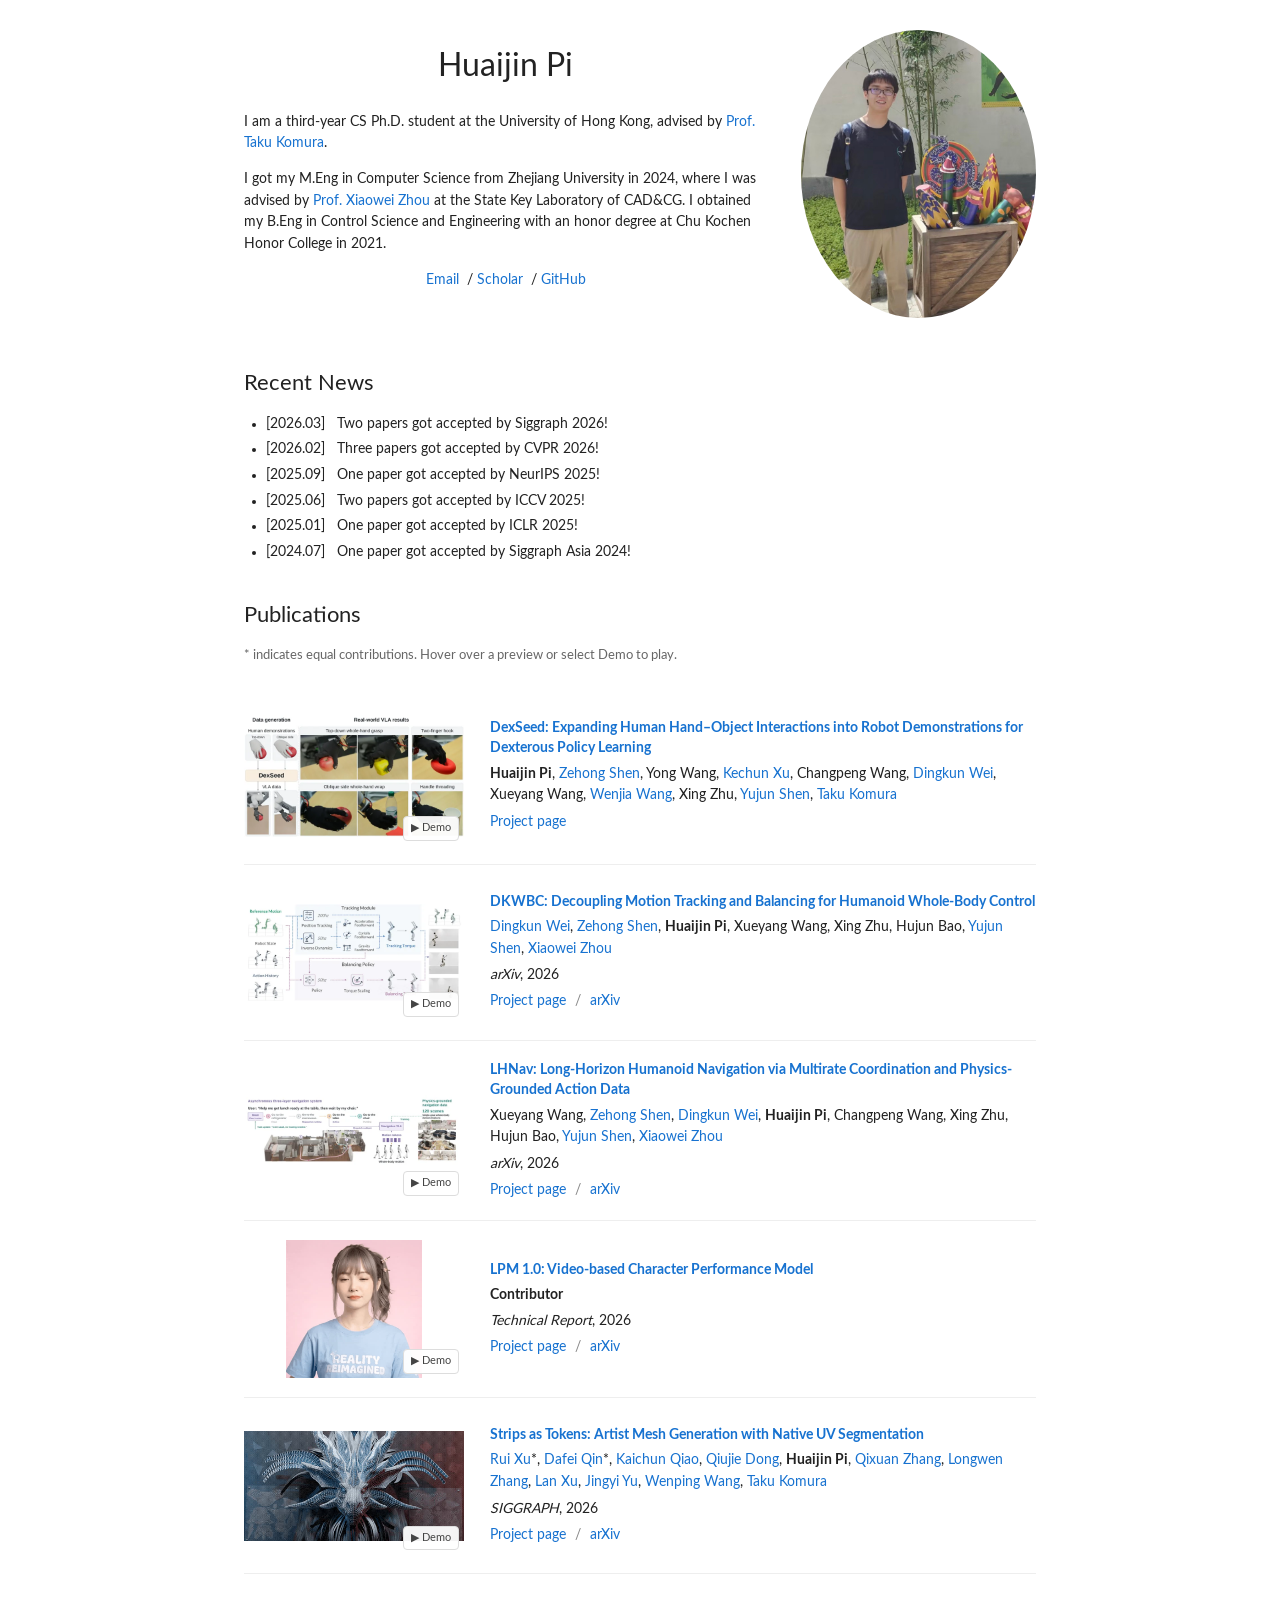
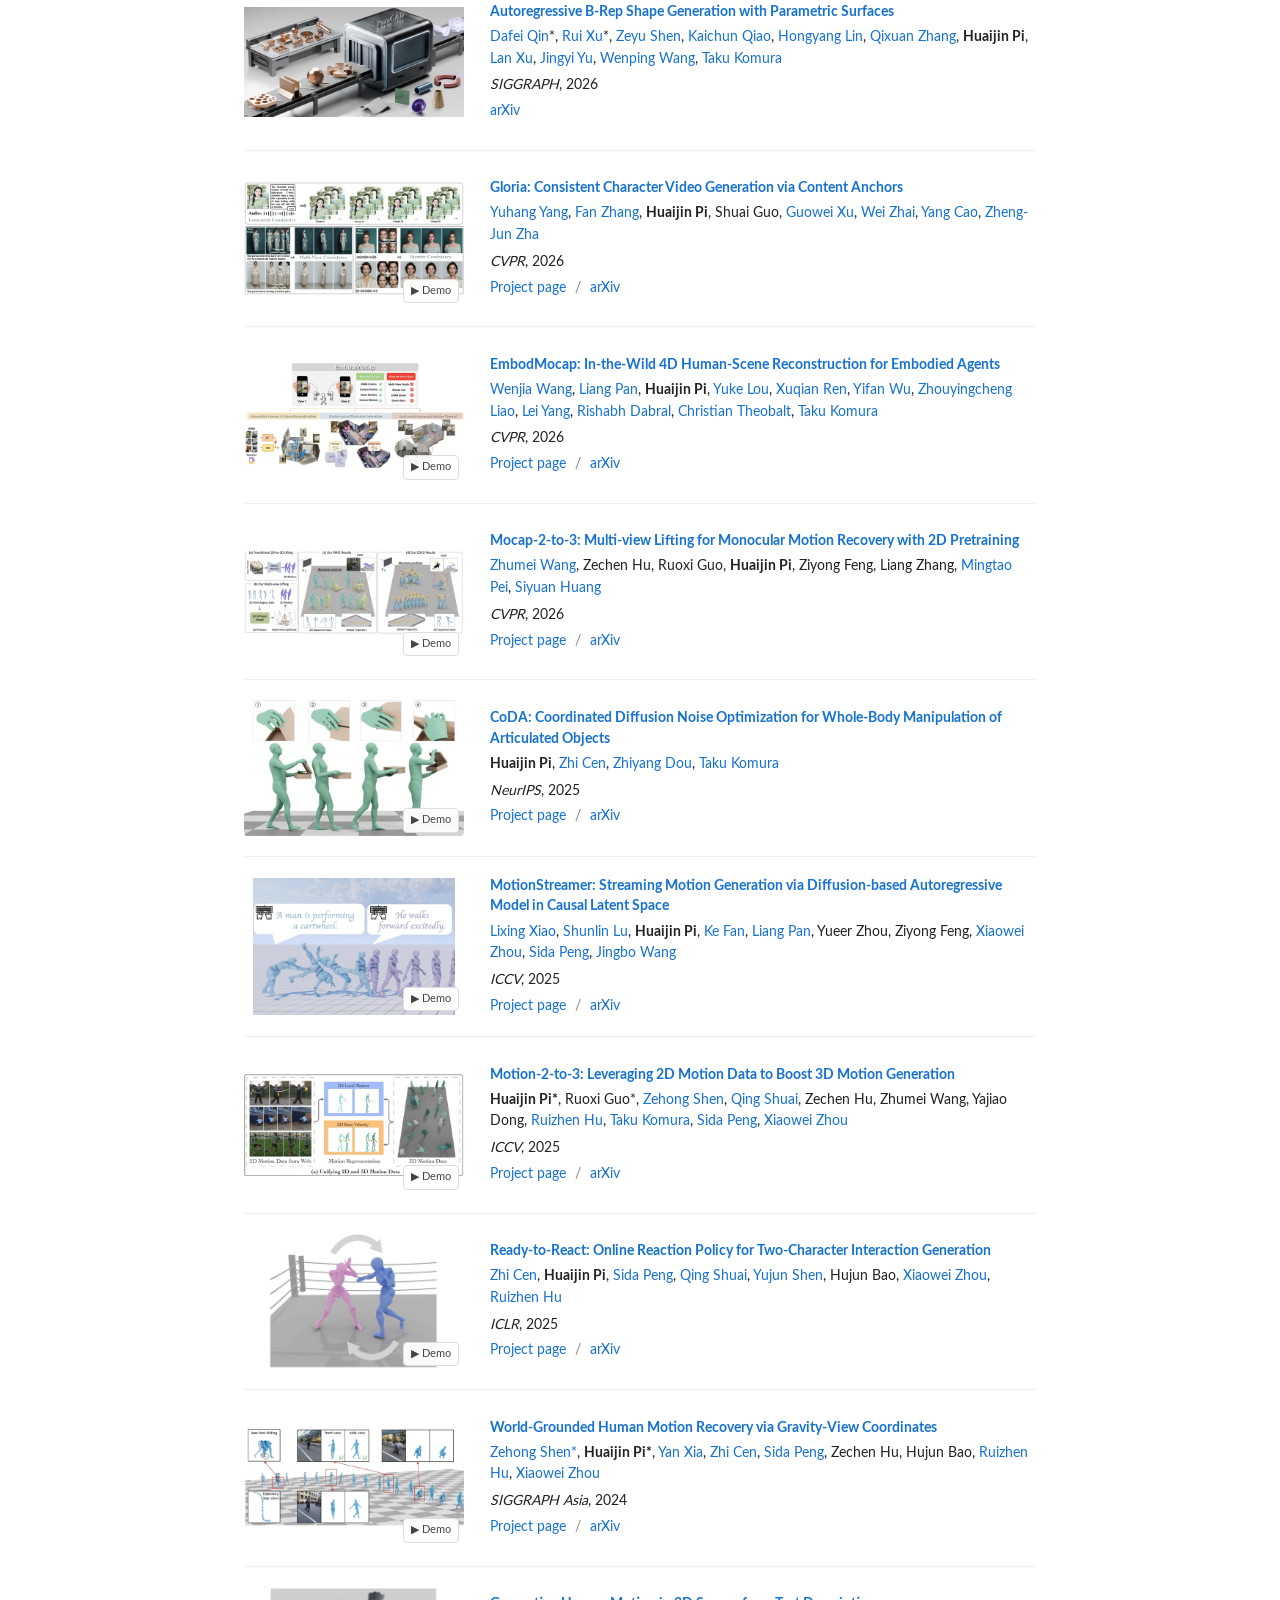
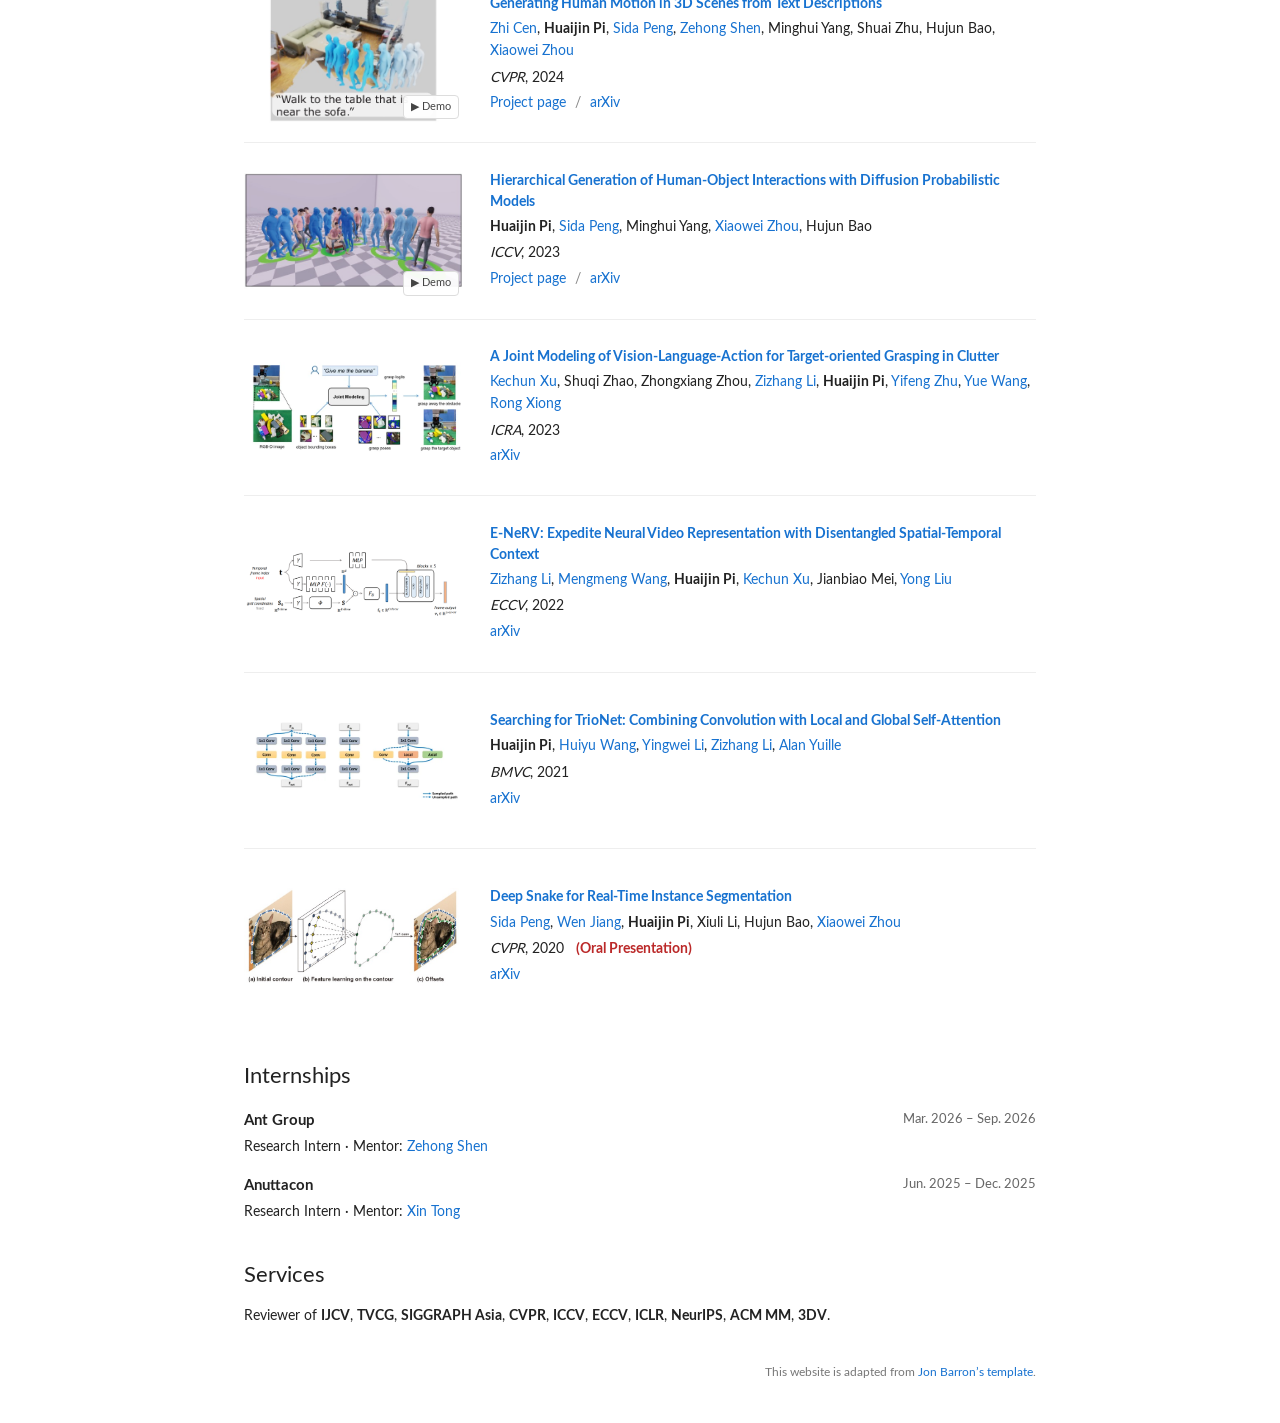
==== commit 413c493e: "Add LHNav arXiv link to homepage" ====
--- a/index.html
+++ b/index.html
@@ -56,7 +56,7 @@
 <div class="paper-info"><h3><a href="https://robbyant-research.github.io/DKWBC/">DKWBC: Decoupling Motion Tracking and Balancing for Humanoid Whole-Body Control</a></h3><p class="paper-authors"><a href="https://kune1008.github.io/">Dingkun Wei</a>, <a href="https://zehongs.github.io/">Zehong Shen</a>, <strong>Huaijin Pi</strong>, Xueyang Wang, Xing Zhu, Hujun Bao, <a href="https://shenyujun.github.io/">Yujun Shen</a>, <a href="https://www.xzhou.me/">Xiaowei Zhou</a></p><p class="paper-venue"><em>arXiv</em>, 2026</p><p class="paper-links"><a href="https://robbyant-research.github.io/DKWBC/">Project page</a> <span aria-hidden="true">/</span> <a href="https://arxiv.org/abs/2611.09605">arXiv</a></p></div></article>
 <article class="paper" id="lhnav">
 <div class="paper-media"><img alt="LHNav teaser: three-layer navigation and physics-grounded navigation data" loading="lazy" src="images/previews/lhnav.webp"/><video aria-label="LHNav long-horizon real-robot navigation preview" data-src="images/previews/lhnav.mp4" loop="" muted="" playsinline="" preload="none"></video><button aria-label="Play demo: LHNav" aria-pressed="false" class="demo-toggle" type="button">▶ Demo</button></div>
-<div class="paper-info"><h3><a href="https://robbyant-research.github.io/LHNav/">LHNav: Long-Horizon Humanoid Navigation via Multirate Coordination and Physics-Grounded Action Data</a></h3><p class="paper-authors">Xueyang Wang, <a href="https://zehongs.github.io/">Zehong Shen</a>, <a href="https://kune1008.github.io/">Dingkun Wei</a>, <strong>Huaijin Pi</strong>, Changpeng Wang, Xing Zhu, Hujun Bao, <a href="https://shenyujun.github.io/">Yujun Shen</a>, <a href="https://www.xzhou.me/">Xiaowei Zhou</a></p><p class="paper-links"><a href="https://robbyant-research.github.io/LHNav/">Project page</a></p></div></article>
+<div class="paper-info"><h3><a href="https://robbyant-research.github.io/LHNav/">LHNav: Long-Horizon Humanoid Navigation via Multirate Coordination and Physics-Grounded Action Data</a></h3><p class="paper-authors">Xueyang Wang, <a href="https://zehongs.github.io/">Zehong Shen</a>, <a href="https://kune1008.github.io/">Dingkun Wei</a>, <strong>Huaijin Pi</strong>, Changpeng Wang, Xing Zhu, Hujun Bao, <a href="https://shenyujun.github.io/">Yujun Shen</a>, <a href="https://www.xzhou.me/">Xiaowei Zhou</a></p><p class="paper-venue"><em>arXiv</em>, 2026</p><p class="paper-links"><a href="https://robbyant-research.github.io/LHNav/">Project page</a> <span aria-hidden="true">/</span> <a href="https://arxiv.org/abs/2611.12136">arXiv</a></p></div></article>
 <article class="paper"><div class="paper-media"><img alt="LPM 1.0: Video-based Character Performance Model preview" loading="lazy" src="images/previews/lpm.jpg"/><video aria-label="LPM 1.0: Video-based Character Performance Model preview" data-src="images/previews/lpm.mp4" loop="" muted="" playsinline="" preload="none"></video><button aria-label="Play demo: LPM 1.0: Video-based Character Performance Model" aria-pressed="false" class="demo-toggle" type="button">▶ Demo</button></div><div class="paper-info"><h3><a href="https://large-performance-model.github.io/">LPM 1.0: Video-based Character Performance Model</a></h3><p class="paper-authors"><strong>Contributor</strong></p><p class="paper-venue"><em>Technical Report</em>, 2026</p><p class="paper-links"><a href="https://large-performance-model.github.io/">Project page</a> <span aria-hidden="true">/</span> <a href="https://arxiv.org/abs/2604.07823">arXiv</a></p></div></article>
 <article class="paper"><div class="paper-media"><img alt="Strips as Tokens: Artist Mesh Generation with Native UV Segmentation preview" loading="lazy" src="images/previews/sato.jpg"/><video aria-label="Strips as Tokens: Artist Mesh Generation with Native UV Segmentation preview" data-src="images/previews/sato.mp4" loop="" muted="" playsinline="" preload="none"></video><button aria-label="Play demo: Strips as Tokens: Artist Mesh Generation with Native UV Segmentation" aria-pressed="false" class="demo-toggle" type="button">▶ Demo</button></div><div class="paper-info"><h3><a href="https://ruixu.me/html/SATO/index.html">Strips as Tokens: Artist Mesh Generation with Native UV Segmentation</a></h3><p class="paper-authors"><a href="https://ruixu.me/">Rui Xu</a>*,
           <a href="https://dafei-qin.github.io/">Dafei Qin</a>*,
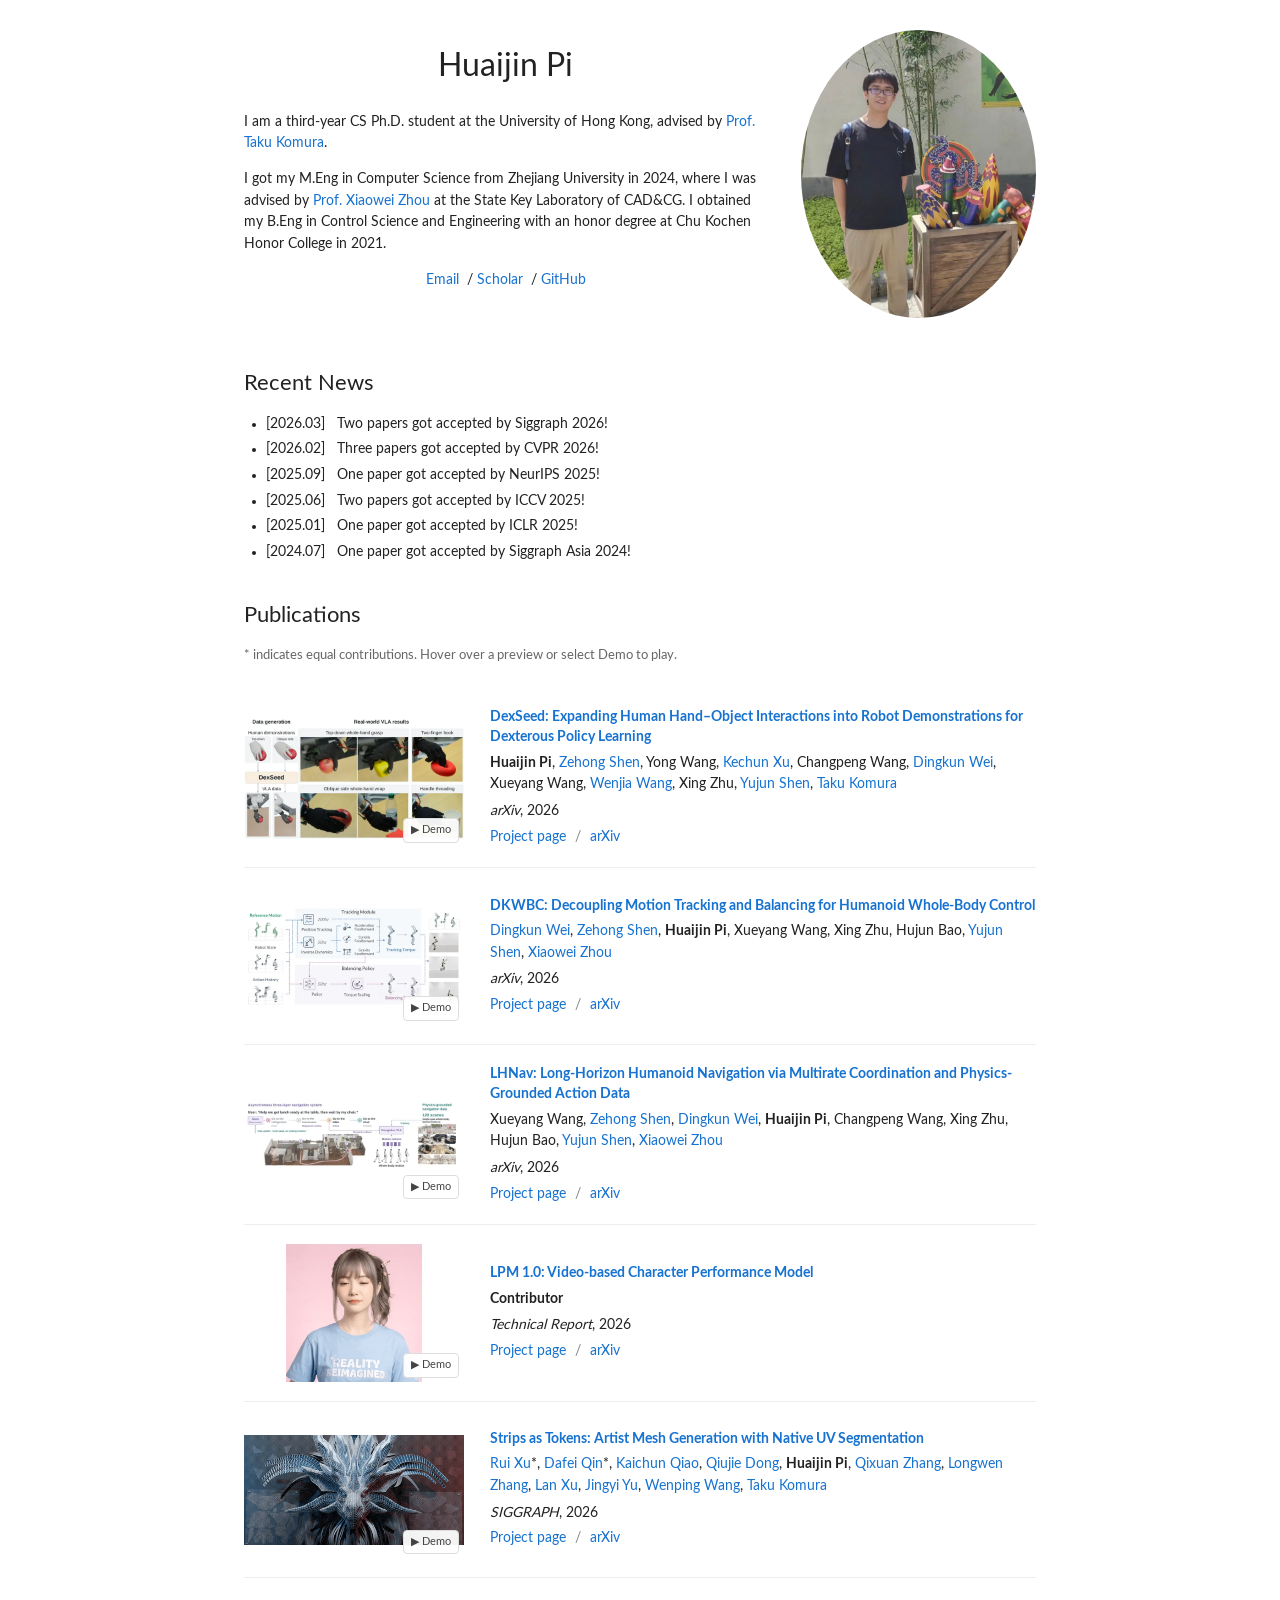
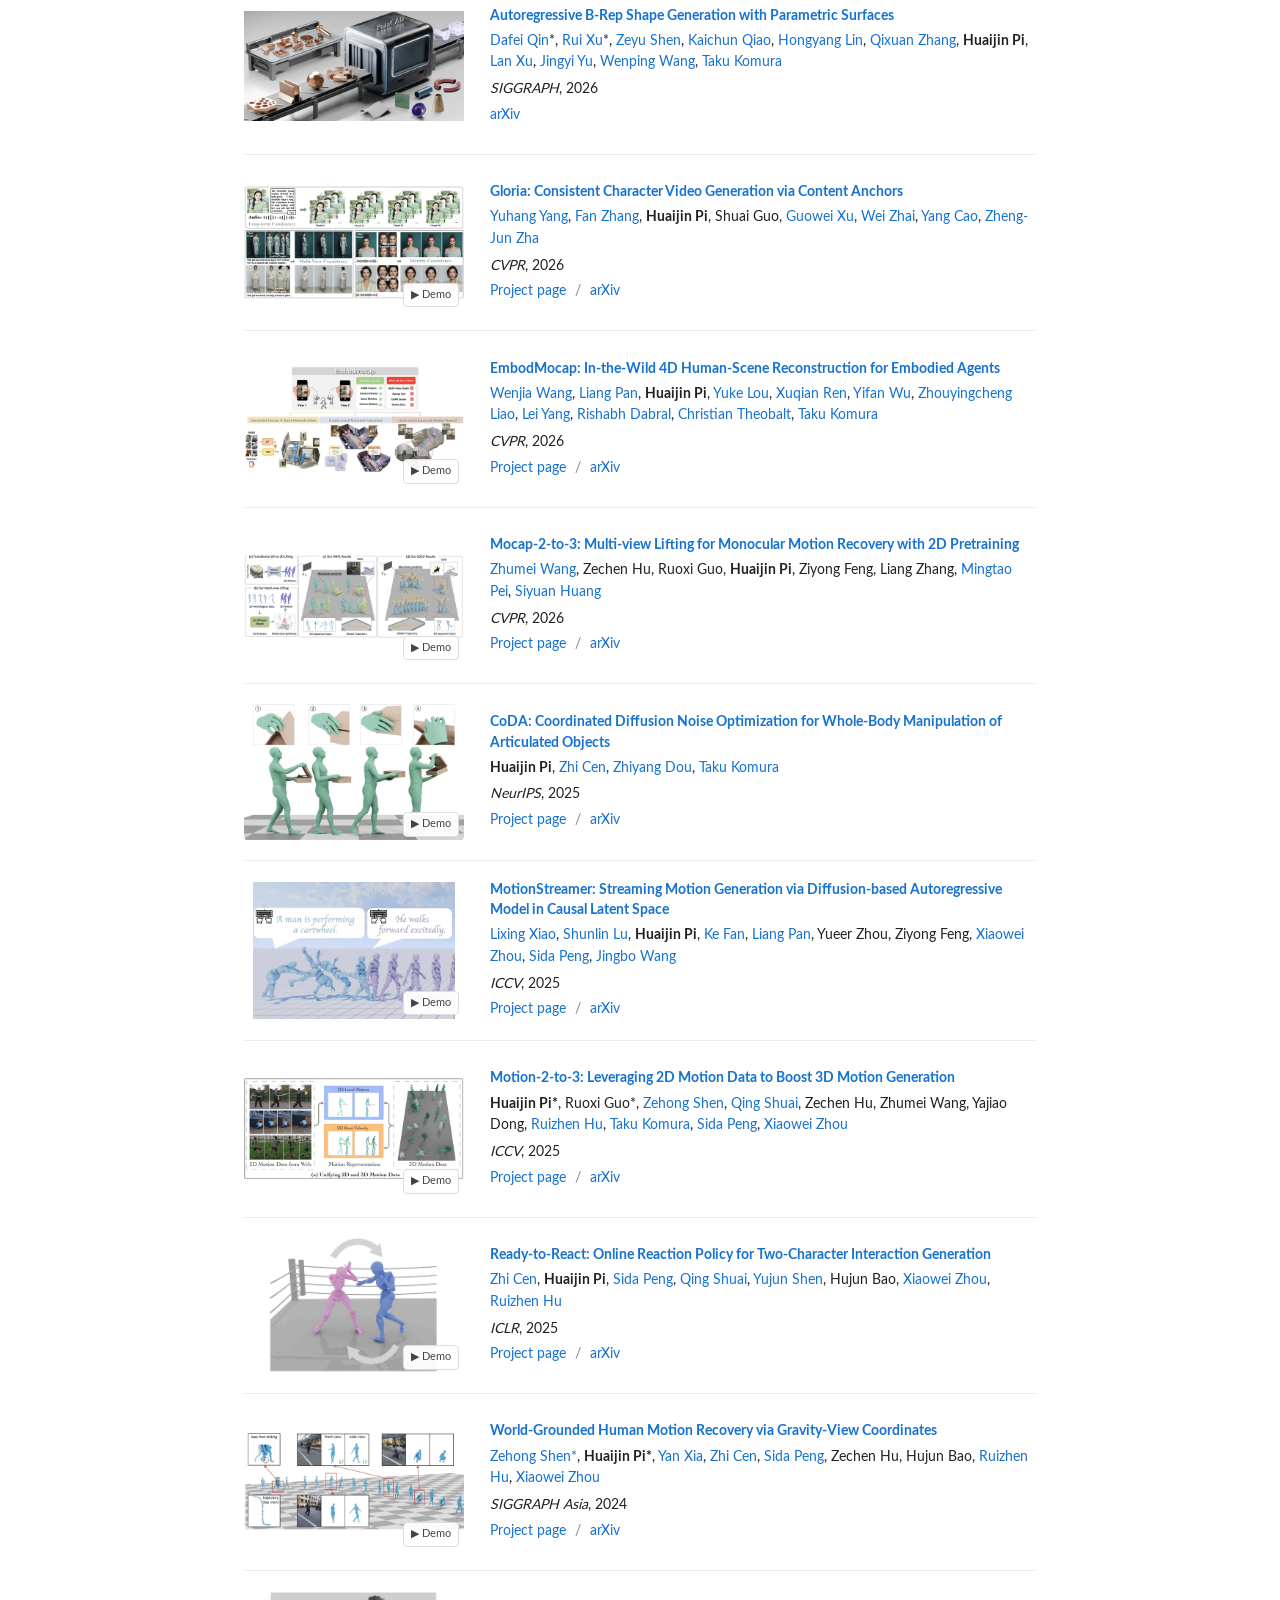
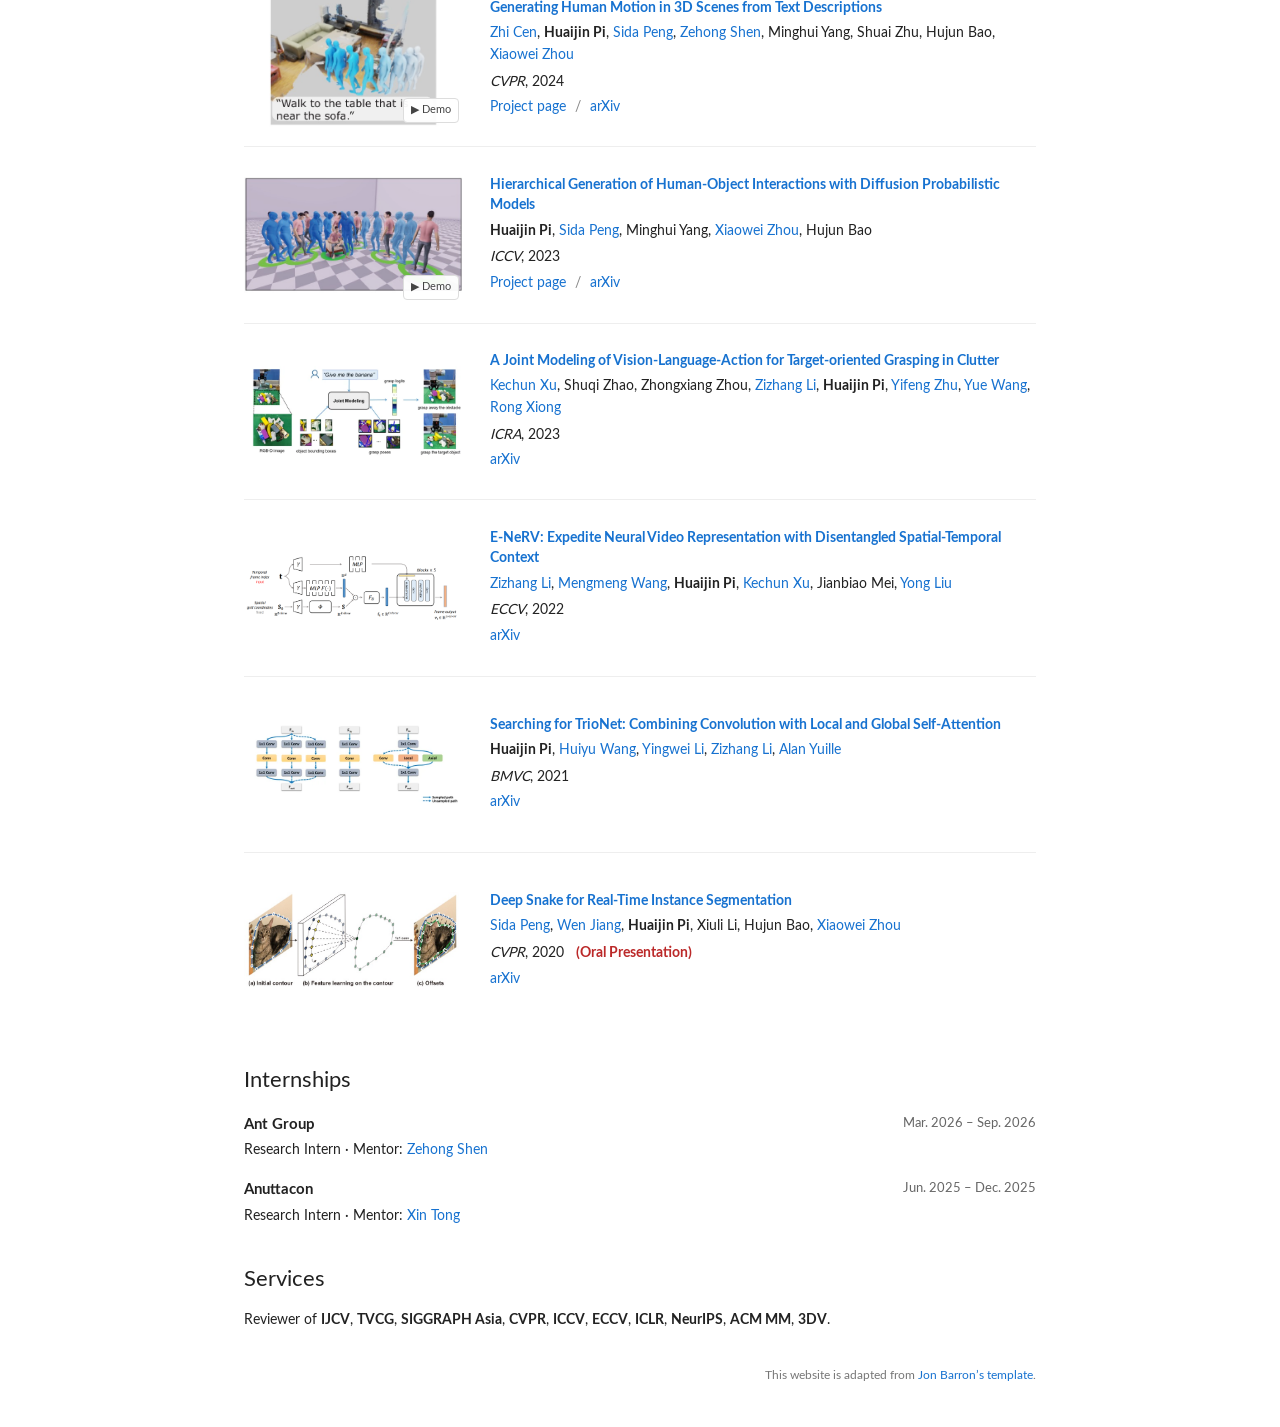
==== commit 3667153b: "Add DexSeed arXiv link to homepage" ====
--- a/index.html
+++ b/index.html
@@ -50,7 +50,7 @@
 <section aria-labelledby="publications-title" class="home-section publications"><h2 id="publications-title">Publications</h2><p class="section-note">* indicates equal contributions. Hover over a preview or select Demo to play.</p>
 <article class="paper" id="dexseed">
 <div class="paper-media"><img alt="DexSeed teaser: human demonstrations, generated VLA data, and real-world grasping results" fetchpriority="low" loading="lazy" src="images/previews/dexseed.webp"/><video aria-label="DexSeed: eight real-robot grasp modes in a two-by-four grid" data-src="images/previews/dexseed.mp4" loop="" muted="" playsinline="" preload="none"></video><button aria-label="Play demo: DexSeed: Expanding Human Hand–Object Interactions into Robot Demonstrations for Dexterous Policy Learning" aria-pressed="false" class="demo-toggle" type="button">▶ Demo</button></div>
-<div class="paper-info"><h3><a href="https://robbyant-research.github.io/DexSeed/">DexSeed: Expanding Human Hand–Object Interactions into Robot Demonstrations for Dexterous Policy Learning</a></h3><p class="paper-authors"><strong>Huaijin Pi</strong>, <a href="https://zehongs.github.io/">Zehong Shen</a>, Yong Wang, <a href="https://xukechun.github.io/">Kechun Xu</a>, Changpeng Wang, <a href="https://kune1008.github.io/">Dingkun Wei</a>, Xueyang Wang, <a href="https://wenjiawang0312.github.io/">Wenjia Wang</a>, Xing Zhu, <a href="https://shenyujun.github.io/">Yujun Shen</a>, <a href="https://i.cs.hku.hk/~taku/">Taku Komura</a></p><p class="paper-links"><a href="https://robbyant-research.github.io/DexSeed/">Project page</a></p></div></article>
+<div class="paper-info"><h3><a href="https://robbyant-research.github.io/DexSeed/">DexSeed: Expanding Human Hand–Object Interactions into Robot Demonstrations for Dexterous Policy Learning</a></h3><p class="paper-authors"><strong>Huaijin Pi</strong>, <a href="https://zehongs.github.io/">Zehong Shen</a>, Yong Wang, <a href="https://xukechun.github.io/">Kechun Xu</a>, Changpeng Wang, <a href="https://kune1008.github.io/">Dingkun Wei</a>, Xueyang Wang, <a href="https://wenjiawang0312.github.io/">Wenjia Wang</a>, Xing Zhu, <a href="https://shenyujun.github.io/">Yujun Shen</a>, <a href="https://i.cs.hku.hk/~taku/">Taku Komura</a></p><p class="paper-venue"><em>arXiv</em>, 2026</p><p class="paper-links"><a href="https://robbyant-research.github.io/DexSeed/">Project page</a> <span aria-hidden="true">/</span> <a href="https://arxiv.org/abs/2611.14092">arXiv</a></p></div></article>
 <article class="paper" id="dkwbc">
 <div class="paper-media"><img alt="DKWBC pipeline: tracking module and balancing policy" loading="lazy" src="images/previews/dkwbc.webp"/><video aria-label="DKWBC real-robot motion tracking comparison preview" data-src="images/previews/dkwbc.mp4" loop="" muted="" playsinline="" preload="none"></video><button aria-label="Play demo: DKWBC" aria-pressed="false" class="demo-toggle" type="button">▶ Demo</button></div>
 <div class="paper-info"><h3><a href="https://robbyant-research.github.io/DKWBC/">DKWBC: Decoupling Motion Tracking and Balancing for Humanoid Whole-Body Control</a></h3><p class="paper-authors"><a href="https://kune1008.github.io/">Dingkun Wei</a>, <a href="https://zehongs.github.io/">Zehong Shen</a>, <strong>Huaijin Pi</strong>, Xueyang Wang, Xing Zhu, Hujun Bao, <a href="https://shenyujun.github.io/">Yujun Shen</a>, <a href="https://www.xzhou.me/">Xiaowei Zhou</a></p><p class="paper-venue"><em>arXiv</em>, 2026</p><p class="paper-links"><a href="https://robbyant-research.github.io/DKWBC/">Project page</a> <span aria-hidden="true">/</span> <a href="https://arxiv.org/abs/2611.09605">arXiv</a></p></div></article>
